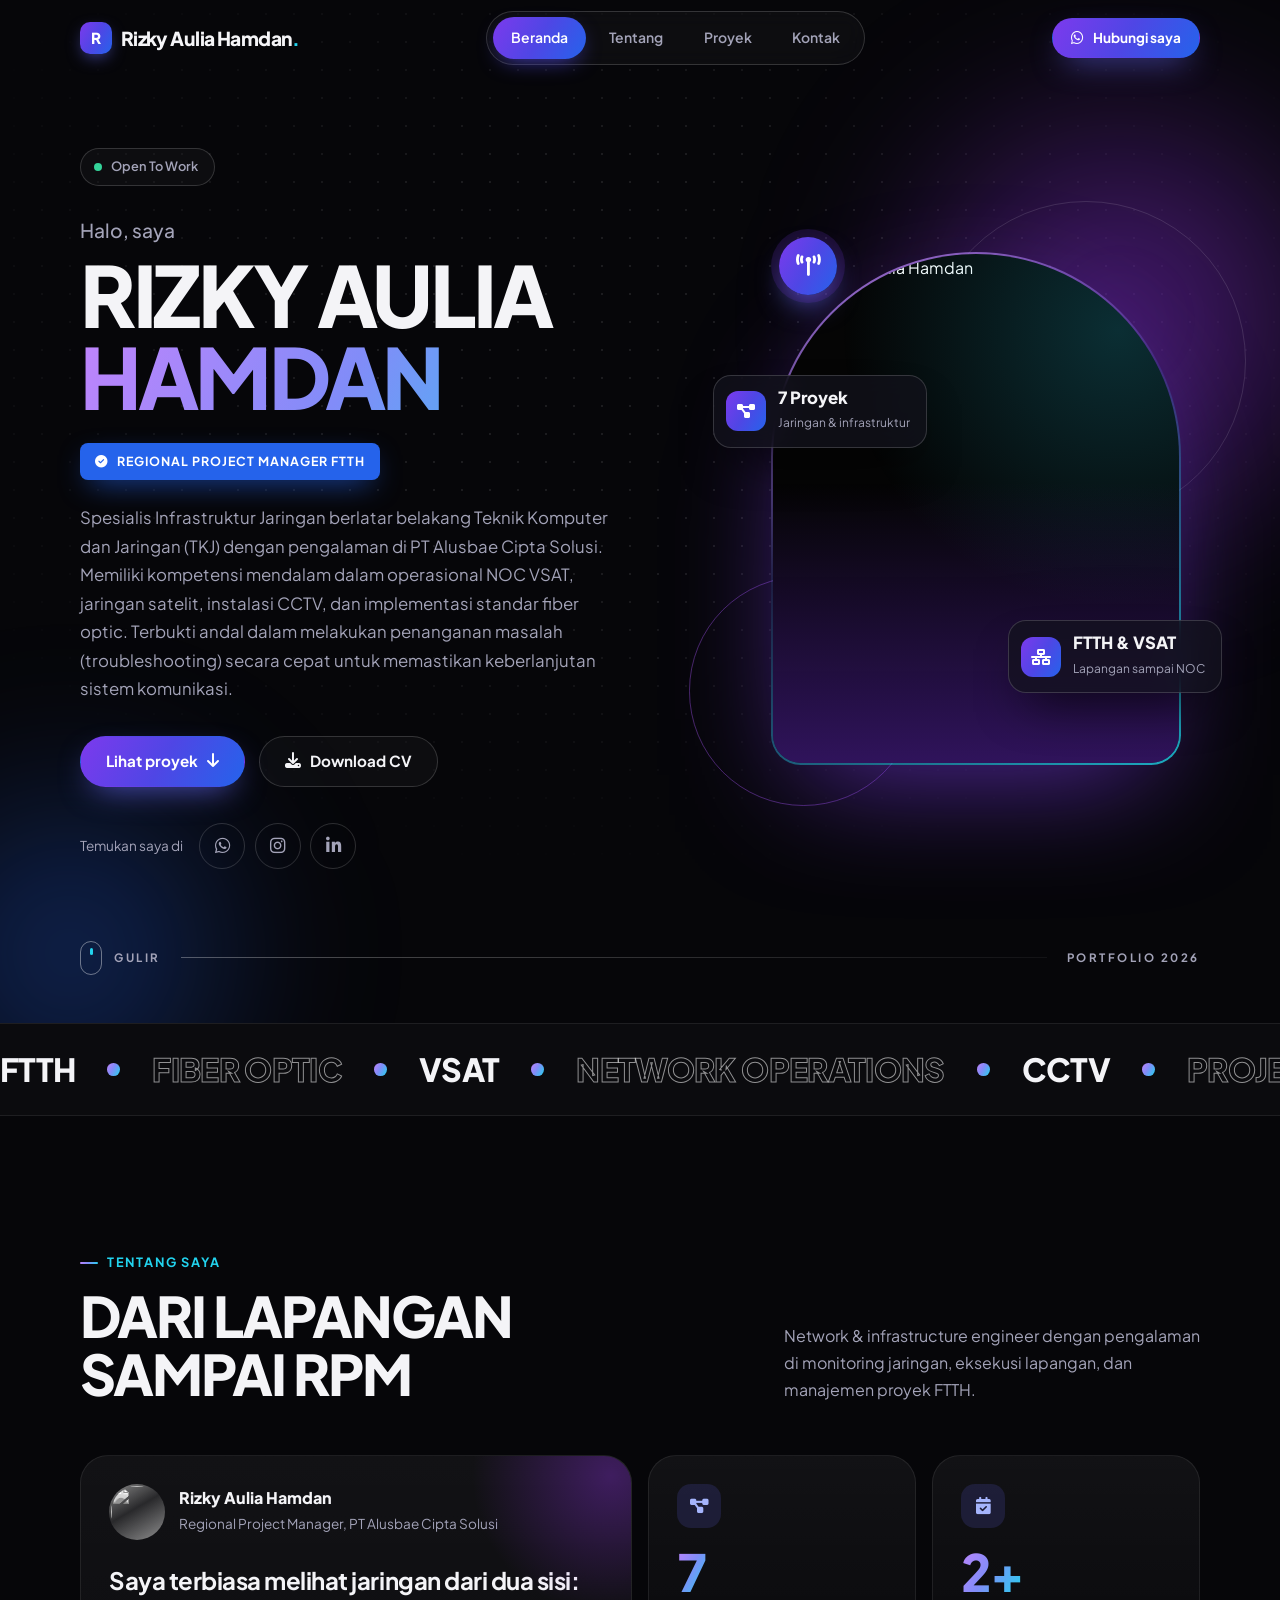
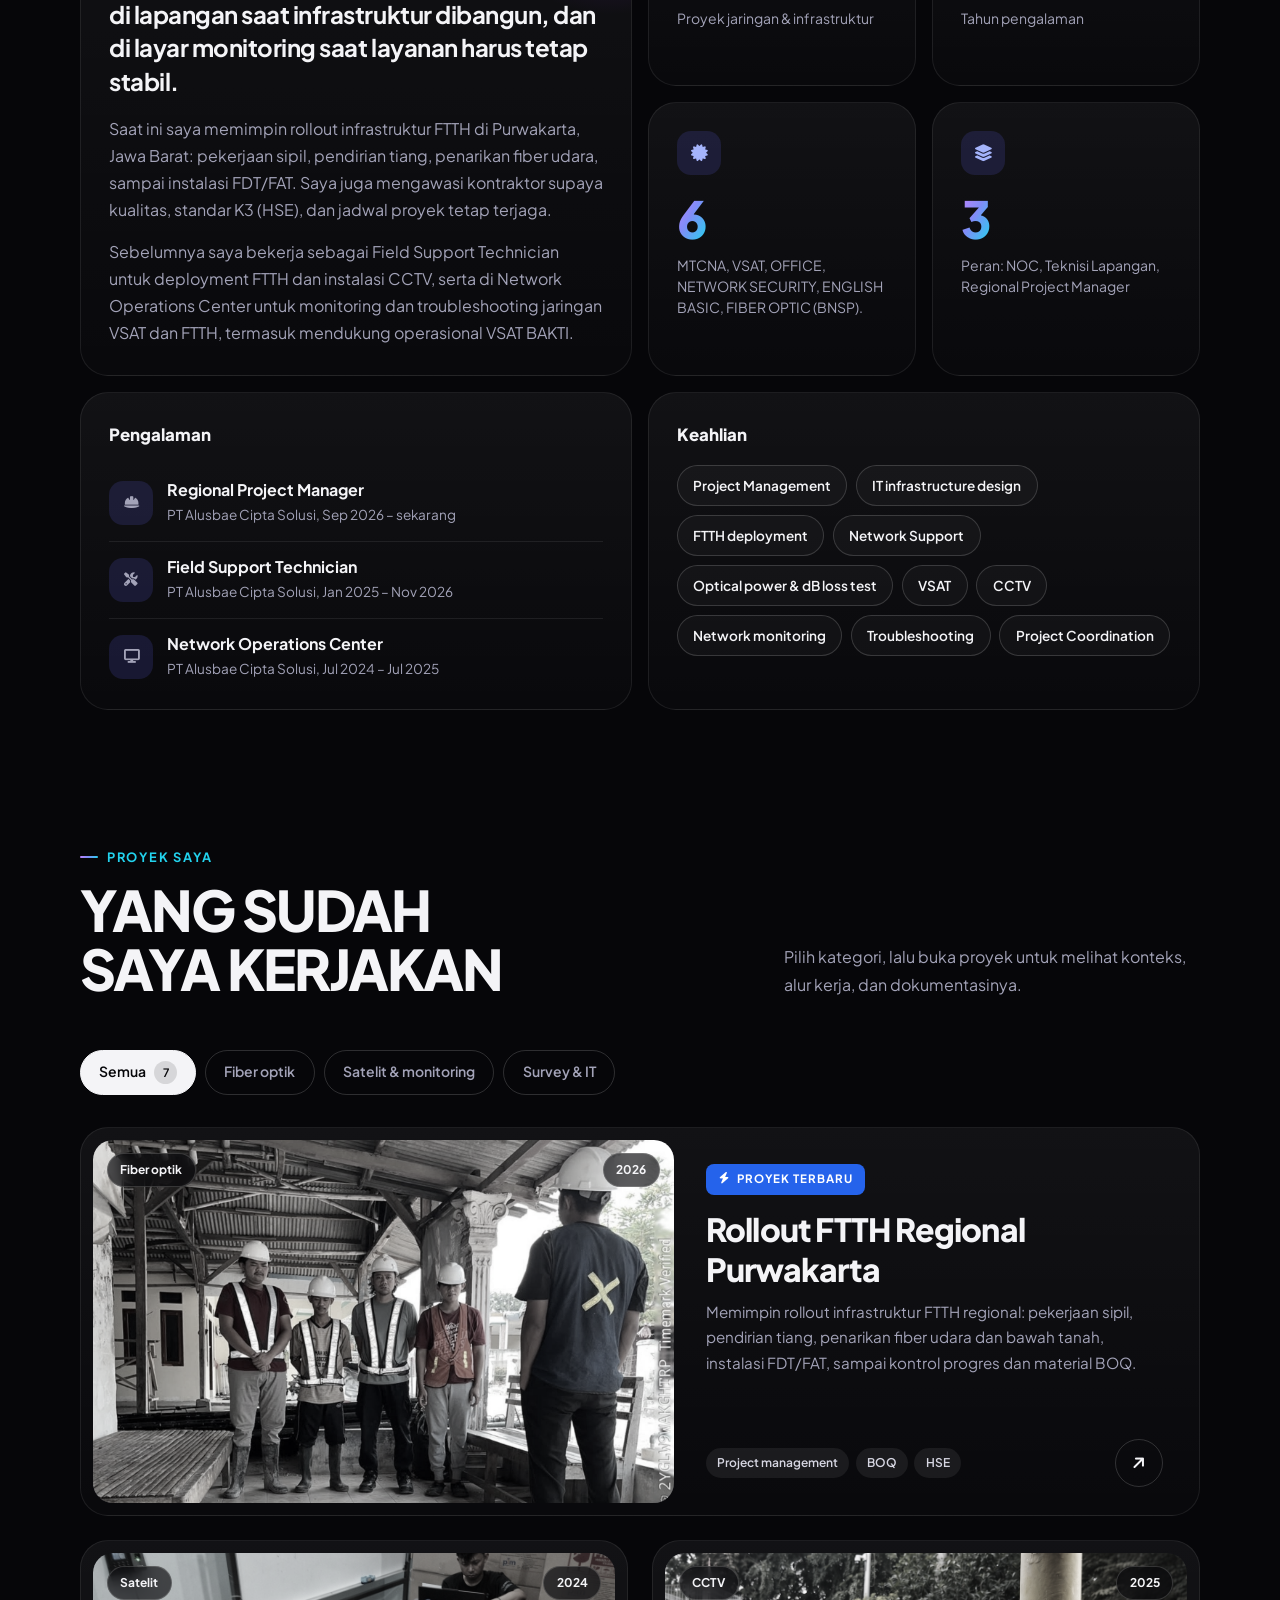
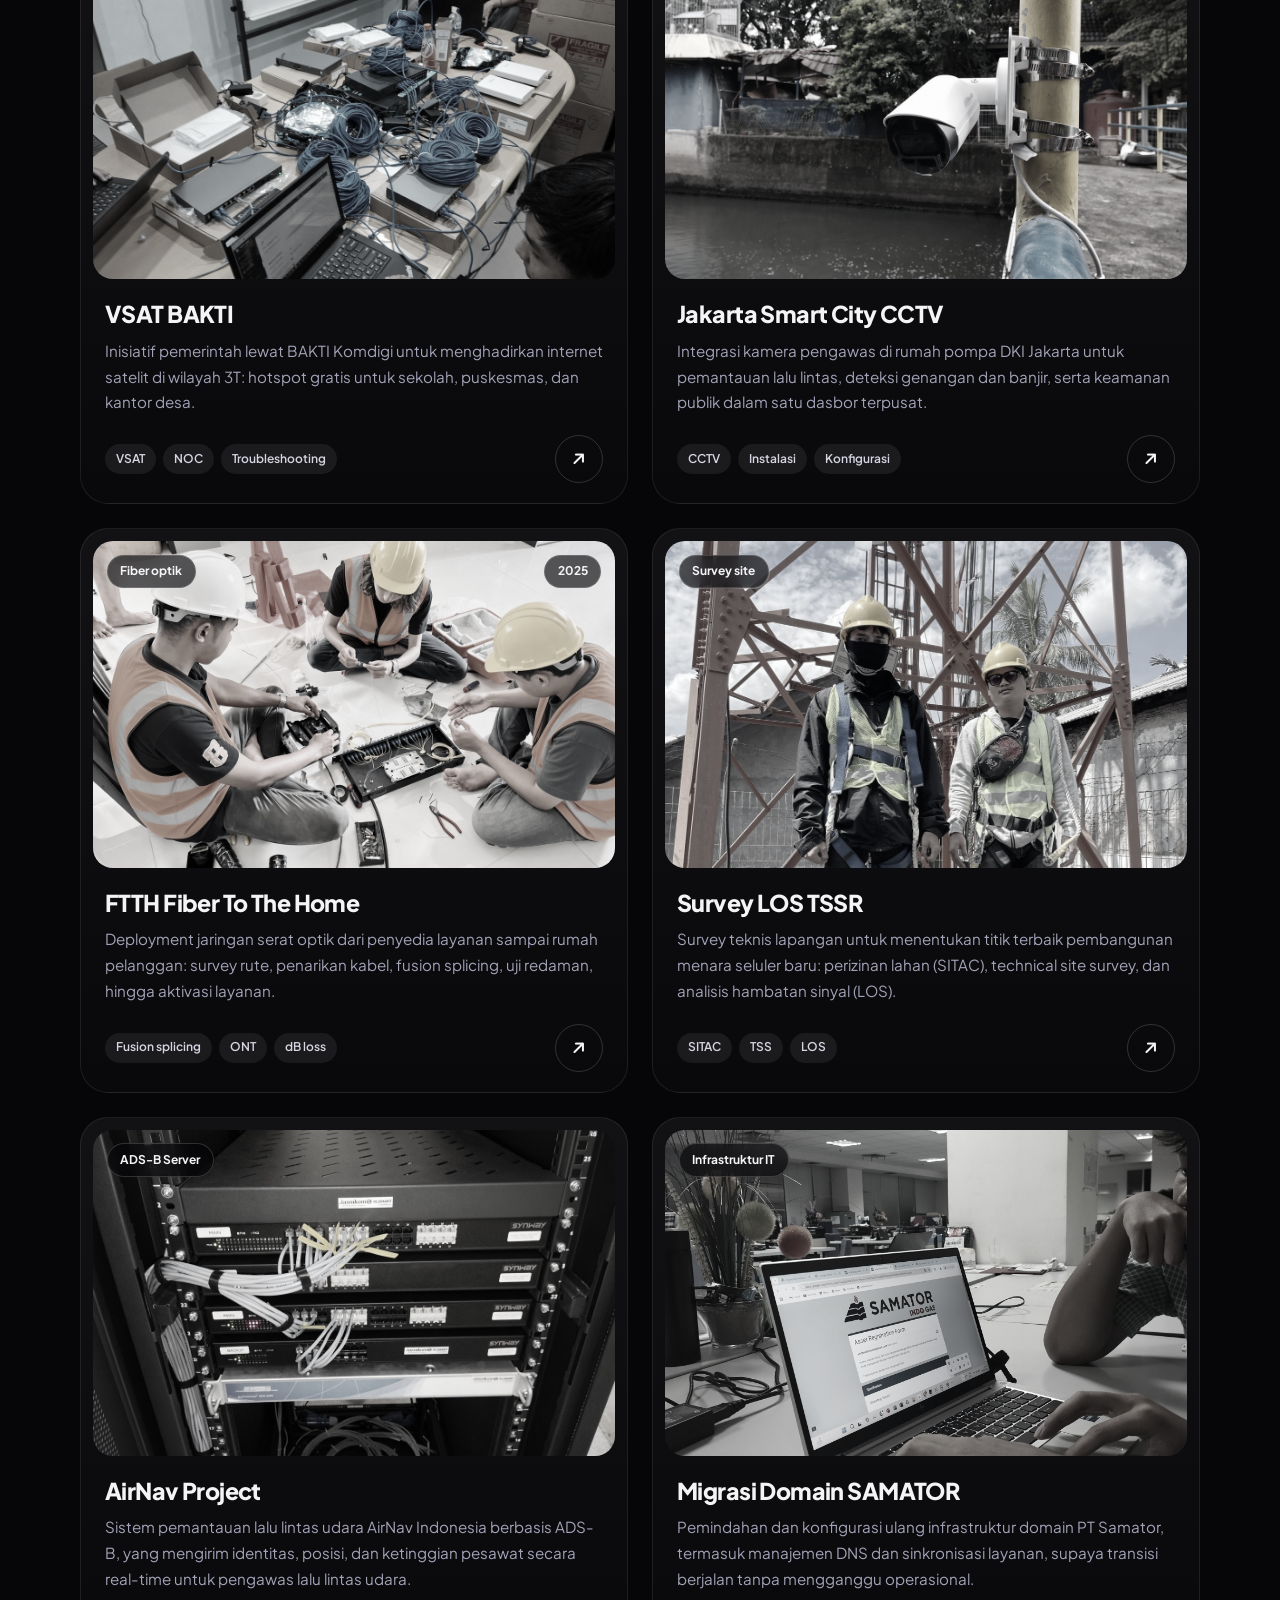
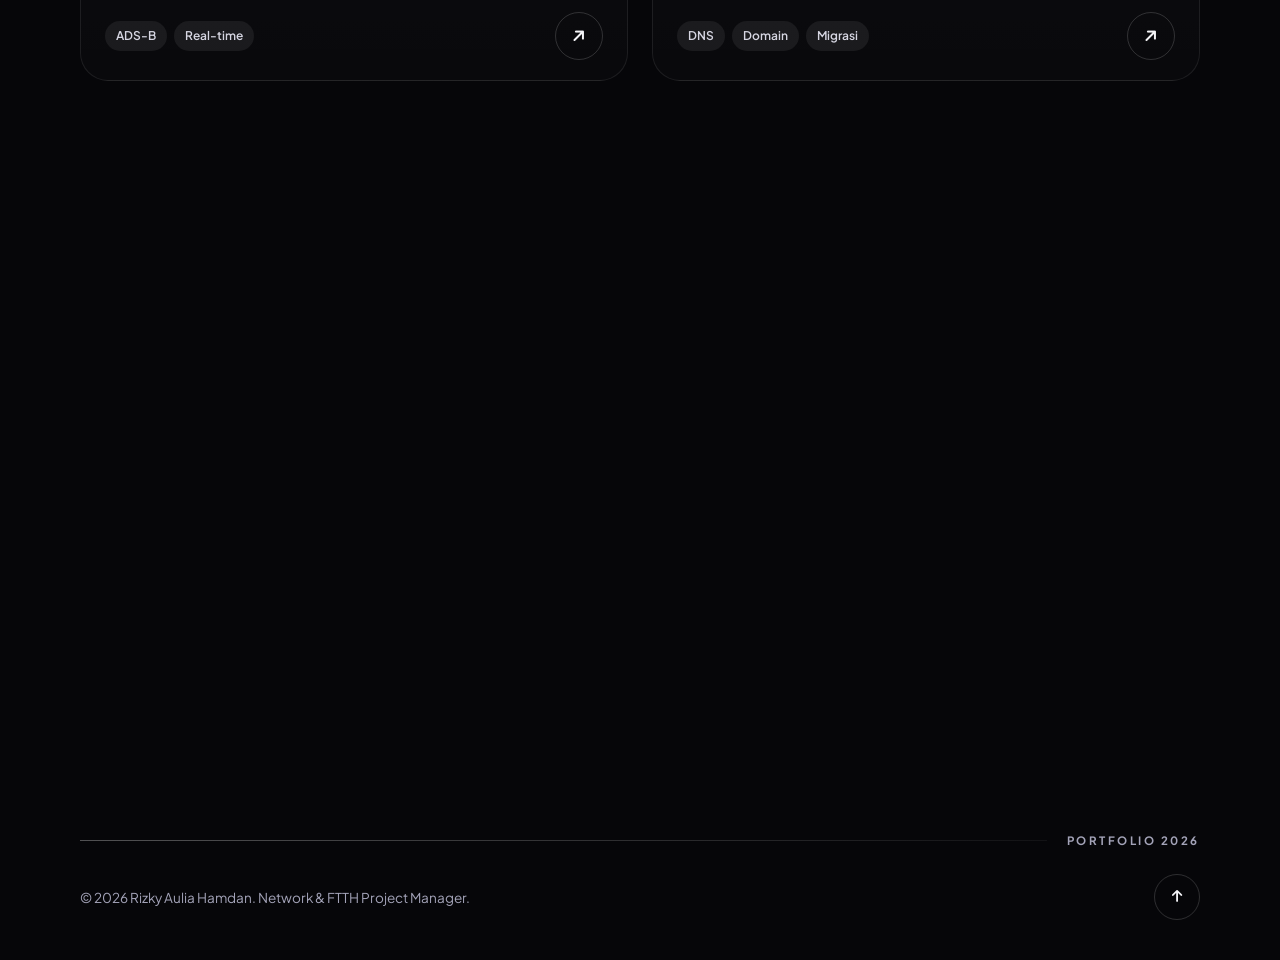
==== index.html @ 588dcf77 "Add files via upload" ====
<!DOCTYPE html>
<html lang="id">
<head>
  <meta charset="UTF-8">
  <meta name="viewport" content="width=device-width, initial-scale=1, viewport-fit=cover">
  <title>Rizky Aulia Hamdan | Regional Project Manager FTTH</title>
  <meta name="description" content="Portofolio Rizky Aulia Hamdan: Regional Project Manager FTTH, field support technician, dan pengalaman Network Operations Center untuk jaringan FTTH dan VSAT.">
  <meta name="theme-color" content="#060609">

  <!-- Preview saat link dibagikan (WhatsApp, LinkedIn) -->
  <meta property="og:title" content="Rizky Aulia Hamdan | Regional Project Manager FTTH">
  <meta property="og:description" content="Portofolio proyek jaringan: FTTH, VSAT, CCTV, survey site, dan infrastruktur IT.">
  <meta property="og:image" content="images/profile.jpg">
  <meta property="og:type" content="website">

  <link rel="icon" href="images/favicon.svg" type="image/svg+xml">

  <!-- Font: Plus Jakarta Sans -->
  <link rel="preconnect" href="https://fonts.googleapis.com">
  <link rel="preconnect" href="https://fonts.gstatic.com" crossorigin>
  <link rel="stylesheet" href="https://fonts.googleapis.com/css2?family=Plus+Jakarta+Sans:wght@400;500;600;700;800&display=swap">

  <!-- Ikon (WhatsApp, Instagram, LinkedIn, dll.) -->
  <link rel="stylesheet" href="https://cdnjs.cloudflare.com/ajax/libs/font-awesome/6.5.1/css/all.min.css" referrerpolicy="no-referrer">

  <link rel="stylesheet" href="css/style.css">
  <script>document.documentElement.classList.add("js");</script>
  <script src="js/main.js" defer></script>
</head>
<body>
  <a class="skip-link" href="#konten">Lewati ke konten</a>
  <div class="scroll-progress" aria-hidden="true"><span></span></div>

  <!-- ===================== HEADER ===================== -->
  <header class="site-header">
    <div class="container header-inner">
      <a class="brand" href="#beranda">
        <span class="brand-mark" aria-hidden="true">R</span>
        <span>Rizky Aulia Hamdan<span class="brand-dot">.</span></span>
      </a>

      <nav class="pill-nav" aria-label="Navigasi utama">
        <a href="#beranda" data-spy="beranda" class="is-active">Beranda</a>
        <a href="#tentang" data-spy="tentang">Tentang</a>
        <a href="#proyek" data-spy="proyek">Proyek</a>
        <a href="#kontak" data-spy="kontak">Kontak</a>
      </nav>

      <!-- GANTI: nomor WhatsApp (format 62..., tanpa 0 di depan, tanpa +) -->
      <a class="btn btn-primary btn-sm header-cta" href="https://wa.me/6281234567890" target="_blank" rel="noopener noreferrer">
        <i class="fa-brands fa-whatsapp" aria-hidden="true"></i> Hubungi saya
      </a>

      <div class="header-social">
        <a class="social-btn" href="https://instagram.com/username-anda" target="_blank" rel="noopener noreferrer" aria-label="Instagram"><i class="fa-brands fa-instagram" aria-hidden="true"></i></a>
        <a class="social-btn" href="https://www.linkedin.com/in/username-anda" target="_blank" rel="noopener noreferrer" aria-label="LinkedIn"><i class="fa-brands fa-linkedin-in" aria-hidden="true"></i></a>
      </div>
    </div>
  </header>

  <main id="konten">

    <!-- ===================== HERO ===================== -->
    <section class="hero" id="beranda">
      <div class="glow glow--violet"></div>
      <div class="glow glow--blue"></div>

      <div class="container">
        <div class="hero-grid">
          <div class="hero-text">
            <p class="status-pill" data-reveal><span class="status-dot"></span>Open To Work</p>
            <p class="hero-hello" data-reveal>Halo, saya</p>
            <h1 class="hero-name" data-reveal>
              <span>Rizky Aulia</span>
              <span class="gradient-text">Hamdan</span>
            </h1>
            <p class="role-tag" data-reveal>
              <i class="fa-solid fa-circle-check" aria-hidden="true"></i>
              <span class="role-text" data-roles="Regional Project Manager FTTH|Field Support Technician|Network Operations Center|FTTH &amp; VSAT Engineer">Regional Project Manager FTTH</span>
            </p>
            <p class="hero-intro" data-reveal>
              Spesialis Infrastruktur Jaringan berlatar belakang Teknik Komputer dan Jaringan (TKJ) 
              dengan pengalaman di PT Alusbae Cipta Solusi. Memiliki kompetensi mendalam dalam operasional NOC VSAT, 
              jaringan satelit, instalasi CCTV, dan implementasi standar fiber optic. Terbukti andal dalam melakukan penanganan masalah (troubleshooting) 
              secara cepat untuk memastikan keberlanjutan sistem komunikasi.
            </p>
            <div class="hero-actions" data-reveal>
              <a class="btn btn-primary" href="#proyek">Lihat proyek <i class="fa-solid fa-arrow-down" aria-hidden="true"></i></a>
              <a class="btn btn-ghost" href="images/projects/CV Rizky Aulia Hamdan.docx.pdf" download="CV-Rizky-Aulia-Hamdan.pdf">
              <i class="fa-solid fa-download" aria-hidden="true"></i> Download CV
              </a>
            </div>
            <div class="hero-social" data-reveal>
              <span>Temukan saya di</span>
              <div class="social-row">
                <!-- GANTI: link WhatsApp, Instagram, LinkedIn -->
                <a class="social-btn" href="https://wa.me/6281234567890" target="_blank" rel="noopener noreferrer" aria-label="WhatsApp"><i class="fa-brands fa-whatsapp" aria-hidden="true"></i></a>
                <a class="social-btn" href="https://instagram.com/username-anda" target="_blank" rel="noopener noreferrer" aria-label="Instagram"><i class="fa-brands fa-instagram" aria-hidden="true"></i></a>
                <a class="social-btn" href="https://www.linkedin.com/in/username-anda" target="_blank" rel="noopener noreferrer" aria-label="LinkedIn"><i class="fa-brands fa-linkedin-in" aria-hidden="true"></i></a>
              </div>
            </div>
          </div>

          <div class="hero-visual" data-reveal>
            <span class="ring ring--1"></span>
            <span class="ring ring--2"></span>
            <span class="orbit-icon" aria-hidden="true"><i class="fa-solid fa-tower-broadcast"></i></span>
            <div class="photo-frame">
              <!-- GANTI: timpa images/profile.jpg dengan foto Anda (rasio 4:5, mis. 800 x 1000 px) -->
              <img src="images/profile.jpg" alt="Foto Rizky Aulia Hamdan" width="800" height="1000">
            </div>
            <div class="float-card float-card--a">
              <span class="float-icon"><i class="fa-solid fa-diagram-project" aria-hidden="true"></i></span>
              <div><strong>7 Proyek</strong><small>Jaringan &amp; infrastruktur</small></div>
            </div>
            <div class="float-card float-card--b">
              <span class="float-icon"><i class="fa-solid fa-network-wired" aria-hidden="true"></i></span>
              <div><strong>FTTH &amp; VSAT</strong><small>Lapangan sampai NOC</small></div>
            </div>
          </div>
        </div>

        <div class="hero-foot">
          <a class="scroll-cue" href="#tentang"><span class="mouse" aria-hidden="true"></span>Gulir</a>
          <span class="hero-line" aria-hidden="true"></span>
          <span>Portfolio 2026</span>
        </div>
      </div>
    </section>

    <!-- ===================== MARQUEE ===================== -->
    <div class="marquee" aria-hidden="true">
      <div class="marquee-track">
        <div class="marquee-group">
          <span>FTTH</span><span class="sep"></span>
          <span class="outline">Fiber Optic</span><span class="sep"></span>
          <span>VSAT</span><span class="sep"></span>
          <span class="outline">Network Operations</span><span class="sep"></span>
          <span>CCTV</span><span class="sep"></span>
          <span class="outline">Project Management</span><span class="sep"></span>
        </div>
        <div class="marquee-group">
          <span>FTTH</span><span class="sep"></span>
          <span class="outline">Fiber Optic</span><span class="sep"></span>
          <span>VSAT</span><span class="sep"></span>
          <span class="outline">Network Operations</span><span class="sep"></span>
          <span>CCTV</span><span class="sep"></span>
          <span class="outline">Project Management</span><span class="sep"></span>
        </div>
      </div>
    </div>

    <!-- ===================== TENTANG SAYA ===================== -->
    <section class="section" id="tentang">
      <div class="container">
        <div class="section-head" data-reveal>
          <div>
            <p class="eyebrow">Tentang saya</p>
            <h2 class="section-title">Dari lapangan<br>sampai RPM</h2>
          </div>
          <p class="section-lead">Network &amp; infrastructure engineer dengan pengalaman di monitoring jaringan, eksekusi lapangan, dan manajemen proyek FTTH.</p>
        </div>

        <div class="bento">
          <article class="card card-bio" data-reveal>
            <div class="bio-head">
              <img class="avatar" src="images/profile.jpg" alt="" width="56" height="56">
              <div>
                <strong>Rizky Aulia Hamdan</strong>
                <span>Regional Project Manager, PT Alusbae Cipta Solusi</span>
              </div>
            </div>
            <p class="bio-lead">Saya terbiasa melihat jaringan dari dua sisi: di lapangan saat infrastruktur dibangun, dan di layar monitoring saat layanan harus tetap stabil.</p>
            <p>Saat ini saya memimpin rollout infrastruktur FTTH di Purwakarta, Jawa Barat: pekerjaan sipil, pendirian tiang, penarikan fiber udara, sampai instalasi FDT/FAT. Saya juga mengawasi kontraktor supaya kualitas, standar K3 (HSE), dan jadwal proyek tetap terjaga.</p>
            <p>Sebelumnya saya bekerja sebagai Field Support Technician untuk deployment FTTH dan instalasi CCTV, serta di Network Operations Center untuk monitoring dan troubleshooting jaringan VSAT dan FTTH, termasuk mendukung operasional VSAT BAKTI.</p>
          </article>

          <article class="card card-stat1" data-reveal>
            <span class="card-icon"><i class="fa-solid fa-diagram-project" aria-hidden="true"></i></span>
            <p class="stat-value" data-count="7">7</p>
            <p class="stat-label">Proyek jaringan &amp; infrastruktur</p>
          </article>

          <article class="card card-stat2" data-reveal>
            <span class="card-icon"><i class="fa-solid fa-calendar-check" aria-hidden="true"></i></span>
            <p class="stat-value" data-count="2" data-suffix="+">2+</p>
            <p class="stat-label">Tahun pengalaman</p>
          </article>

          <article class="card card-cred" data-reveal>
            <span class="card-icon"><i class="fa-solid fa-certificate" aria-hidden="true"></i></span>
            <p class="stat-value" data-count="6">6</p>
            <p class="stat-label">MTCNA, VSAT, OFFICE, NETWORK SECURITY, ENGLISH BASIC, FIBER OPTIC (BNSP).</p>
          </article>

          <article class="card card-stat3" data-reveal>
            <span class="card-icon"><i class="fa-solid fa-layer-group" aria-hidden="true"></i></span>
            <p class="stat-value" data-count="3">3</p>
            <p class="stat-label">Peran: NOC, Teknisi Lapangan, Regional Project Manager</p>
          </article>

          <article class="card card-roles" data-reveal>
            <h3 class="card-title">Pengalaman</h3>
            <ul class="role-list">
              <li>
                <span class="card-icon"><i class="fa-solid fa-helmet-safety" aria-hidden="true"></i></span>
                <div><strong>Regional Project Manager</strong><span>PT Alusbae Cipta Solusi, Sep 2026 – sekarang</span></div>
              </li>
              <li>
                <span class="card-icon"><i class="fa-solid fa-screwdriver-wrench" aria-hidden="true"></i></span>
                <div><strong>Field Support Technician</strong><span>PT Alusbae Cipta Solusi, Jan 2025 – Nov 2026</span></div>
              </li>
              <li>
                <span class="card-icon"><i class="fa-solid fa-display" aria-hidden="true"></i></span>
                <div><strong>Network Operations Center</strong><span>PT Alusbae Cipta Solusi, Jul 2024 – Jul 2025</span></div>
              </li>
            </ul>
          </article>

          <article class="card card-skills" data-reveal>
            <h3 class="card-title">Keahlian</h3>
            <ul class="chips">
              <li class="chip">Project Management</li>
              <li class="chip">IT infrastructure design</li>
              <li class="chip">FTTH deployment</li>
              <li class="chip">Network Support</li>
              <li class="chip">Optical power &amp; dB loss test</li>
              <li class="chip">VSAT</li>
              <li class="chip">CCTV</li>
              <li class="chip">Network monitoring</li>
              <li class="chip">Troubleshooting</li>
              <li class="chip">Project Coordination</li>
            </ul>
          </article>
        </div>
      </div>
    </section>

    <!-- ===================== PROYEK ===================== -->
    <section class="section" id="proyek">
      <div class="container">
        <div class="section-head" data-reveal>
          <div>
            <p class="eyebrow">Proyek saya</p>
            <h2 class="section-title">Yang sudah<br>saya kerjakan</h2>
          </div>
          <p class="section-lead">Pilih kategori, lalu buka proyek untuk melihat konteks, alur kerja, dan dokumentasinya.</p>
        </div>

        <div class="filters" role="group" aria-label="Filter proyek" data-reveal>
          <button class="filter-btn is-active" type="button" data-filter="semua" aria-pressed="true">Semua <span class="filter-count">7</span></button>
          <button class="filter-btn" type="button" data-filter="fiber" aria-pressed="false">Fiber optik</button>
          <button class="filter-btn" type="button" data-filter="monitoring" aria-pressed="false">Satelit &amp; monitoring</button>
          <button class="filter-btn" type="button" data-filter="survei-it" aria-pressed="false">Survey &amp; IT</button>
        </div>

        <!-- Kategori filter: fiber, monitoring, survei-it -->
        <ul class="project-grid">
          <!-- Proyek 1 (unggulan, tampil lebar penuh) -->
          <li class="project-card project-card--featured" data-category="fiber" data-reveal>
            <a class="project-link" href="projects/rollout-ftth-purwakarta.html">
              <div class="project-media">
                <img src="images/projects/rollout-ftth-purwakarta-cover.jpg" alt="Rollout infrastruktur FTTH di Purwakarta" width="1600" height="1000" loading="lazy">
                <span class="badge">Fiber optik</span>
                <span class="badge badge--year">2026</span>
              </div>
              <div class="project-body">
                <span class="featured-label"><i class="fa-solid fa-bolt" aria-hidden="true"></i> Proyek terbaru</span>
                <h3 class="project-title">Rollout FTTH Regional Purwakarta</h3>
                <p class="project-desc">Memimpin rollout infrastruktur FTTH regional: pekerjaan sipil, pendirian tiang, penarikan fiber udara dan bawah tanah, instalasi FDT/FAT, sampai kontrol progres dan material BOQ.</p>
                <div class="project-foot">
                  <ul class="tags"><li class="tag">Project management</li><li class="tag">BOQ</li><li class="tag">HSE</li></ul>
                  <span class="arrow-btn" aria-hidden="true"><i class="fa-solid fa-arrow-right"></i></span>
                </div>
              </div>
            </a>
          </li>

          <!-- Proyek 2 -->
          <li class="project-card" data-category="monitoring" data-reveal>
            <a class="project-link" href="projects/vsat-bakti.html">
              <div class="project-media">
                <img src="images/projects/vsat-bakti-cover.jpg" alt="Proyek VSAT BAKTI" width="1600" height="1000" loading="lazy">
                <span class="badge">Satelit</span>
                <span class="badge badge--year">2024</span>
              </div>
              <div class="project-body">
                <h3 class="project-title">VSAT BAKTI</h3>
                <p class="project-desc">Inisiatif pemerintah lewat BAKTI Komdigi untuk menghadirkan internet satelit di wilayah 3T: hotspot gratis untuk sekolah, puskesmas, dan kantor desa.</p>
                <div class="project-foot">
                  <ul class="tags"><li class="tag">VSAT</li><li class="tag">NOC</li><li class="tag">Troubleshooting</li></ul>
                  <span class="arrow-btn" aria-hidden="true"><i class="fa-solid fa-arrow-right"></i></span>
                </div>
              </div>
            </a>
          </li>

          <!-- Proyek 3 -->
          <li class="project-card" data-category="monitoring" data-reveal>
            <a class="project-link" href="projects/jakarta-smart-city-cctv.html">
              <div class="project-media">
                <img src="images/projects/jakarta-smart-city-cctv-cover.jpg" alt="Proyek CCTV Jakarta Smart City" width="1600" height="1000" loading="lazy">
                <span class="badge">CCTV</span>
                <span class="badge badge--year">2025</span>
              </div>
              <div class="project-body">
                <h3 class="project-title">Jakarta Smart City CCTV</h3>
                <p class="project-desc">Integrasi kamera pengawas di rumah pompa DKI Jakarta untuk pemantauan lalu lintas, deteksi genangan dan banjir, serta keamanan publik dalam satu dasbor terpusat.</p>
                <div class="project-foot">
                  <ul class="tags"><li class="tag">CCTV</li><li class="tag">Instalasi</li><li class="tag">Konfigurasi</li></ul>
                  <span class="arrow-btn" aria-hidden="true"><i class="fa-solid fa-arrow-right"></i></span>
                </div>
              </div>
            </a>
          </li>

          <!-- Proyek 4 -->
          <li class="project-card" data-category="fiber" data-reveal>
            <a class="project-link" href="projects/ftth-fiber-to-the-home.html">
              <div class="project-media">
                <img src="images/projects/ftth-fiber-to-the-home-cover.jpg" alt="Proyek FTTH Fiber To The Home" width="1600" height="1000" loading="lazy">
                <span class="badge">Fiber optik</span>
                <span class="badge badge--year">2025</span>
              </div>
              <div class="project-body">
                <h3 class="project-title">FTTH Fiber To The Home</h3>
                <p class="project-desc">Deployment jaringan serat optik dari penyedia layanan sampai rumah pelanggan: survey rute, penarikan kabel, fusion splicing, uji redaman, hingga aktivasi layanan.</p>
                <div class="project-foot">
                  <ul class="tags"><li class="tag">Fusion splicing</li><li class="tag">ONT</li><li class="tag">dB loss</li></ul>
                  <span class="arrow-btn" aria-hidden="true"><i class="fa-solid fa-arrow-right"></i></span>
                </div>
              </div>
            </a>
          </li>

          <!-- Proyek 5 -->
          <li class="project-card" data-category="survei-it" data-reveal>
            <a class="project-link" href="projects/survey-los-tssr.html">
              <div class="project-media">
                <img src="images/projects/survey-los-tssr-cover.jpg" alt="Survey LOS dan TSSR untuk menara seluler" width="1600" height="1000" loading="lazy">
                <span class="badge">Survey site</span>
              </div>
              <div class="project-body">
                <h3 class="project-title">Survey LOS TSSR</h3>
                <p class="project-desc">Survey teknis lapangan untuk menentukan titik terbaik pembangunan menara seluler baru: perizinan lahan (SITAC), technical site survey, dan analisis hambatan sinyal (LOS).</p>
                <div class="project-foot">
                  <ul class="tags"><li class="tag">SITAC</li><li class="tag">TSS</li><li class="tag">LOS</li></ul>
                  <span class="arrow-btn" aria-hidden="true"><i class="fa-solid fa-arrow-right"></i></span>
                </div>
              </div>
            </a>
          </li>

          <!-- Proyek 6 -->
          <li class="project-card" data-category="monitoring" data-reveal>
            <a class="project-link" href="projects/airnav-adsb.html">
              <div class="project-media">
                <img src="images/projects/airnav-adsb-cover.jpg" alt="Proyek AirNav ADS-B" width="1600" height="1000" loading="lazy">
                <span class="badge">ADS-B Server
              </div>
              <div class="project-body">
                <h3 class="project-title">AirNav Project</h3>
                <p class="project-desc">Sistem pemantauan lalu lintas udara AirNav Indonesia berbasis ADS-B, yang mengirim identitas, posisi, dan ketinggian pesawat secara real-time untuk pengawas lalu lintas udara.</p>
                <div class="project-foot">
                  <ul class="tags"><li class="tag">ADS-B</li><li class="tag">Real-time</li></ul>
                  <span class="arrow-btn" aria-hidden="true"><i class="fa-solid fa-arrow-right"></i></span>
                </div>
              </div>
            </a>
          </li>

          <!-- Proyek 7 -->
          <li class="project-card" data-category="survei-it" data-reveal>
            <a class="project-link" href="projects/migrasi-domain-samator.html">
              <div class="project-media">
                <img src="images/projects/migrasi-domain-samator-cover.jpg" alt="Migrasi domain PT Samator" width="1600" height="1000" loading="lazy">
                <span class="badge">Infrastruktur IT</span>
              </div>
              <div class="project-body">
                <h3 class="project-title">Migrasi Domain SAMATOR</h3>
                <p class="project-desc">Pemindahan dan konfigurasi ulang infrastruktur domain PT Samator, termasuk manajemen DNS dan sinkronisasi layanan, supaya transisi berjalan tanpa mengganggu operasional.</p>
                <div class="project-foot">
                  <ul class="tags"><li class="tag">DNS</li><li class="tag">Domain</li><li class="tag">Migrasi</li></ul>
                  <span class="arrow-btn" aria-hidden="true"><i class="fa-solid fa-arrow-right"></i></span>
                </div>
              </div>
            </a>
          </li>
        </ul>

        <p class="swipe-hint"><i class="fa-solid fa-hand-pointer" aria-hidden="true"></i> Geser untuk melihat proyek lain</p>
      </div>
    </section>

    <!-- ===================== KONTAK ===================== -->
    <section class="section" id="kontak">
      <div class="container">
        <div class="contact-panel" data-reveal>
          <div class="contact-grid">
            <div>
              <span class="contact-badge" aria-hidden="true"><i class="fa-solid fa-satellite-dish"></i></span>
              <h2 class="contact-title">Get<br>In Touch<span class="brand-dot">.</span></h2>
              <p class="contact-text">Looking for FTTH rollout execution or field technical support? Feel free to reach out and let's discuss how I can help.</p>
            </div>

            <ul class="contact-list">
              <li>
                <!-- GANTI: nomor WhatsApp -->
                <a class="contact-card" href="https://wa.me/6285169442774" target="_blank" rel="noopener noreferrer">
                  <span class="contact-icon contact-icon--wa"><i class="fa-brands fa-whatsapp" aria-hidden="true"></i></span>
                  <div><strong>WhatsApp</strong><span>+6285169442774</span></div>
                  <i class="fa-solid fa-arrow-right" aria-hidden="true"></i>
                </a>
              </li>
              <li>
                <!-- GANTI: link & username Instagram -->
                <a class="contact-card" href="https://instagram.com/username-anda" target="_blank" rel="noopener noreferrer">
                  <span class="contact-icon contact-icon--ig"><i class="fa-brands fa-instagram" aria-hidden="true"></i></span>
                  <div><strong>Instagram</strong><span>ryyzxy</span></div>
                  <i class="fa-solid fa-arrow-right" aria-hidden="true"></i>
                </a>
              </li>
              <li>
                <!-- GANTI: link LinkedIn -->
                <a class="contact-card" href="https://www.linkedin.com/in/username-anda" target="_blank" rel="noopener noreferrer">
                  <span class="contact-icon contact-icon--in"><i class="fa-brands fa-linkedin-in" aria-hidden="true"></i></span>
                  <div><strong>LinkedIn</strong><span>Rizky Aulia Hamdan</span></div>
                  <i class="fa-solid fa-arrow-right" aria-hidden="true"></i>
                </a>
              </li>
            </ul>
          </div>
        </div>
      </div>
    </section>

  </main>

  <!-- ===================== FOOTER ===================== -->
  <footer class="site-footer">
    <div class="container">
      <div class="footer-mark">
        <span class="hero-line" aria-hidden="true"></span>
        <span>Portfolio 2026</span>
      </div>
      <div class="footer-inner">
        <p>&copy; <span data-year>2026</span> Rizky Aulia Hamdan. Network &amp; FTTH Project Manager.</p>
        <a class="to-top" href="#beranda" aria-label="Kembali ke atas"><i class="fa-solid fa-arrow-up" aria-hidden="true"></i></a>
      </div>
    </div>
  </footer>

  <!-- ===================== DOCK NAVIGASI (khusus HP) ===================== -->
  <nav class="dock" aria-label="Navigasi cepat">
    <a href="#beranda" data-spy="beranda" class="is-active"><i class="fa-solid fa-house" aria-hidden="true"></i><span>Beranda</span></a>
    <a href="#tentang" data-spy="tentang"><i class="fa-solid fa-user" aria-hidden="true"></i><span>Tentang</span></a>
    <a href="#proyek" data-spy="proyek"><i class="fa-solid fa-briefcase" aria-hidden="true"></i><span>Proyek</span></a>
    <a href="#kontak" data-spy="kontak"><i class="fa-solid fa-paper-plane" aria-hidden="true"></i><span>Kontak</span></a>
    <a class="dock-wa" href="https://wa.me/6281234567890" target="_blank" rel="noopener noreferrer" aria-label="Chat WhatsApp"><i class="fa-brands fa-whatsapp" aria-hidden="true"></i></a>
  </nav>
</body>
</html>
---- css/style.css ----
/* =========================================================
   PORTOFOLIO — RIZKY AULIA HAMDAN  (dark & glow)
   Satu file CSS untuk semua halaman.

   Daftar isi:
   1.  Token (warna, huruf, ukuran)
   2.  Reset dasar
   3.  Utilitas & animasi masuk
   4.  Progress bar & header
   5.  Tombol & ikon sosial
   6.  Hero
   7.  Marquee (teks berjalan)
   8.  Tentang saya (bento grid)
   9.  Proyek (filter + kartu)
   10. Kontak
   11. Footer
   12. Dock navigasi HP
   13. Halaman detail proyek
   14. Lightbox galeri
   15. Responsif
   16. Aksesibilitas gerak
   ========================================================= */


/* ---------- 1. Token ---------- */
:root {
  /* Warna dasar */
  --bg: #060609;
  --surface: #0e0e15;
  --surface-2: #15151f;
  --line: rgba(255, 255, 255, 0.08);
  --line-strong: rgba(255, 255, 255, 0.16);
  --text: #f4f4f7;
  --muted: #a3a3b8;

  /* Aksen (ganti di sini kalau mau ubah warna tema) */
  --violet: #a855f7;
  --indigo: #6366f1;
  --blue: #2563eb;
  --cyan: #22d3ee;
  --orange: #ff6b2c;
  --grad-text: linear-gradient(120deg, #c084fc 0%, #818cf8 45%, #22d3ee 100%);
  --grad-button: linear-gradient(120deg, #7c3aed 0%, #4f46e5 50%, #2563eb 100%);
  --grad-border: linear-gradient(150deg, rgba(192, 132, 252, 0.9), rgba(99, 102, 241, 0.25) 45%, rgba(34, 211, 238, 0.8));

  /* Huruf: Plus Jakarta Sans — dirancang di Indonesia */
  --font: "Plus Jakarta Sans", system-ui, -apple-system, "Segoe UI", Roboto, Arial, sans-serif;

  /* Bentuk & ukuran */
  --radius-sm: 12px;
  --radius-md: 20px;
  --radius-lg: 28px;
  --radius-pill: 999px;
  --container: 1200px;
  --gutter: clamp(1.25rem, 4vw, 2.5rem);
  --section-space: clamp(4.5rem, 10vw, 8rem);
  --header-h: 76px;
  --ease: cubic-bezier(0.22, 1, 0.36, 1);
}


/* ---------- 2. Reset dasar ---------- */
*,
*::before,
*::after {
  box-sizing: border-box;
}

html {
  color-scheme: dark;
  scroll-behavior: smooth;
  scroll-padding-top: calc(var(--header-h) + 12px);
  -webkit-text-size-adjust: 100%;
  overflow-x: clip;
}

body {
  margin: 0;
  min-height: 100vh;
  background: var(--bg);
  color: var(--text);
  font-family: var(--font);
  font-size: 1rem;
  line-height: 1.7;
  -webkit-font-smoothing: antialiased;
  overflow-x: clip;
}

img,
svg {
  display: block;
  max-width: 100%;
}

img {
  height: auto;
}

h1, h2, h3, p, figure, ul, ol, dl, dd {
  margin: 0;
}

ul,
ol {
  list-style: none;
  padding: 0;
}

a {
  color: inherit;
}

button {
  font: inherit;
  color: inherit;
}

::selection {
  background: rgba(124, 58, 237, 0.6);
  color: #fff;
}


/* ---------- 3. Utilitas & animasi masuk ---------- */
.container {
  width: 100%;
  max-width: var(--container);
  margin-inline: auto;
  padding-inline: var(--gutter);
}

.skip-link {
  position: absolute;
  left: 1rem;
  top: -5rem;
  z-index: 200;
  padding: 0.7rem 1.1rem;
  border-radius: var(--radius-pill);
  background: #fff;
  color: #000;
  font-weight: 700;
  text-decoration: none;
}

.skip-link:focus {
  top: 1rem;
}

:focus-visible {
  outline: 2px solid var(--cyan);
  outline-offset: 3px;
}

.gradient-text {
  background: var(--grad-text);
  -webkit-background-clip: text;
  background-clip: text;
  color: transparent;
}

.section {
  position: relative;
  padding-block: var(--section-space);
}

/* Dua section berurutan tidak perlu jarak ganda */
.section + .section {
  padding-top: 0;
}

.section-head {
  display: flex;
  flex-wrap: wrap;
  justify-content: space-between;
  align-items: flex-end;
  gap: 1.25rem 2rem;
  margin-bottom: clamp(2rem, 5vw, 3.25rem);
}

.eyebrow {
  display: inline-flex;
  align-items: center;
  gap: 0.55rem;
  font-size: 0.8rem;
  font-weight: 700;
  letter-spacing: 0.14em;
  text-transform: uppercase;
  color: var(--cyan);
}

.eyebrow::before {
  content: "";
  width: 18px;
  height: 2px;
  border-radius: 2px;
  background: var(--grad-text);
}

.section-title {
  margin-top: 0.75rem;
  font-size: clamp(2rem, 5vw, 3.5rem);
  font-weight: 800;
  line-height: 1.05;
  letter-spacing: -0.035em;
  text-transform: uppercase;
}

.section-lead {
  max-width: 26rem;
  color: var(--muted);
}

/* Animasi muncul saat di-scroll (aktif hanya jika JavaScript jalan) */
.js [data-reveal] {
  opacity: 0;
  transform: translateY(28px);
  transition: opacity 0.9s var(--ease), transform 0.9s var(--ease);
}

.js [data-reveal].is-visible {
  opacity: 1;
  transform: none;
}

@keyframes float {
  0%, 100% { transform: translateY(0); }
  50%      { transform: translateY(-10px); }
}

@keyframes spin {
  to { transform: rotate(360deg); }
}

@keyframes pulse {
  0%   { box-shadow: 0 0 0 0 rgba(52, 211, 153, 0.6); }
  70%  { box-shadow: 0 0 0 10px rgba(52, 211, 153, 0); }
  100% { box-shadow: 0 0 0 0 rgba(52, 211, 153, 0); }
}


/* ---------- 4. Progress bar & header ---------- */
.scroll-progress {
  position: fixed;
  inset: 0 0 auto;
  z-index: 80;
  height: 3px;
  pointer-events: none;
}

.scroll-progress span {
  display: block;
  height: 100%;
  background: var(--grad-text);
  transform: scaleX(0);
  transform-origin: left;
}

.site-header {
  position: fixed;
  inset: 0 0 auto;
  z-index: 60;
  border-bottom: 1px solid transparent;
  transition: background-color 0.3s ease, border-color 0.3s ease, backdrop-filter 0.3s ease;
}

.site-header.is-scrolled {
  background: rgba(6, 6, 9, 0.72);
  -webkit-backdrop-filter: blur(16px) saturate(140%);
  backdrop-filter: blur(16px) saturate(140%);
  border-bottom-color: var(--line);
}

.header-inner {
  display: flex;
  align-items: center;
  justify-content: space-between;
  gap: 1rem;
  height: var(--header-h);
}

.brand {
  display: inline-flex;
  align-items: center;
  gap: 0.55rem;
  font-size: 1.2rem;
  font-weight: 800;
  letter-spacing: -0.03em;
  text-decoration: none;
}

.brand-mark {
  display: grid;
  place-items: center;
  width: 32px;
  height: 32px;
  border-radius: 10px;
  background: var(--grad-button);
  box-shadow: 0 6px 18px -6px rgba(99, 102, 241, 0.9);
  color: #fff;
  font-size: 0.95rem;
  font-weight: 800;
  letter-spacing: 0;
  transition: transform 0.5s var(--ease);
}

.brand:hover .brand-mark {
  transform: rotate(-8deg) scale(1.06);
}

.brand-dot {
  color: var(--cyan);
}

.pill-nav {
  display: flex;
  gap: 0.25rem;
  padding: 0.35rem;
  border: 1px solid var(--line-strong);
  border-radius: var(--radius-pill);
  background: rgba(255, 255, 255, 0.03);
  -webkit-backdrop-filter: blur(10px);
  backdrop-filter: blur(10px);
}

.pill-nav a {
  padding: 0.55rem 1.15rem;
  border-radius: var(--radius-pill);
  font-size: 0.875rem;
  font-weight: 600;
  color: var(--muted);
  text-decoration: none;
  transition: color 0.25s ease, background-color 0.25s ease;
}

.pill-nav a:hover {
  color: var(--text);
  background: rgba(255, 255, 255, 0.06);
}

.pill-nav a.is-active {
  color: #fff;
  background: var(--grad-button);
  box-shadow: 0 8px 22px -8px rgba(79, 70, 229, 0.85);
}


/* Ikon sosial kecil di header (hanya tampil di HP) */
.header-social {
  display: none;
  gap: 0.4rem;
}

.header-social .social-btn {
  width: 38px;
  height: 38px;
  font-size: 0.95rem;
}


/* ---------- 5. Tombol & ikon sosial ---------- */
.btn {
  display: inline-flex;
  align-items: center;
  justify-content: center;
  gap: 0.6rem;
  padding: 0.95rem 1.55rem;
  border: 1px solid transparent;
  border-radius: var(--radius-pill);
  font-size: 0.95rem;
  font-weight: 700;
  line-height: 1.2;
  text-decoration: none;
  cursor: pointer;
  transition: transform 0.25s var(--ease), box-shadow 0.25s ease, background-color 0.25s ease, border-color 0.25s ease;
}

.btn i {
  font-size: 1.05em;
}

.btn-primary {
  background: var(--grad-button);
  color: #fff;
  box-shadow: 0 12px 32px -12px rgba(99, 102, 241, 0.85);
}

.btn-primary:hover {
  transform: translateY(-2px);
  box-shadow: 0 18px 42px -12px rgba(99, 102, 241, 1);
}

.btn-ghost {
  border-color: var(--line-strong);
  background: rgba(255, 255, 255, 0.03);
  color: var(--text);
}

.btn-ghost:hover {
  border-color: rgba(255, 255, 255, 0.4);
  background: rgba(255, 255, 255, 0.07);
}

.btn-sm {
  padding: 0.65rem 1.15rem;
  font-size: 0.85rem;
}

.social-row {
  display: flex;
  align-items: center;
  gap: 0.6rem;
}

.social-btn {
  display: grid;
  place-items: center;
  width: 46px;
  height: 46px;
  border: 1px solid var(--line-strong);
  border-radius: 50%;
  font-size: 1.1rem;
  text-decoration: none;
  transition: transform 0.25s var(--ease), background-color 0.25s ease, border-color 0.25s ease;
}

.social-btn:hover {
  transform: translateY(-3px);
  background: var(--grad-button);
  border-color: transparent;
}


/* ---------- 6. Hero ---------- */
.hero {
  position: relative;
  isolation: isolate;
  overflow: hidden;
  padding: calc(var(--header-h) + clamp(2rem, 6vw, 4.5rem)) 0 clamp(2rem, 4vw, 3rem);
}

/* Titik-titik halus di latar */
.hero::before,
.page-hero::before {
  content: "";
  position: absolute;
  inset: 0;
  z-index: -2;
  background-image: radial-gradient(rgba(255, 255, 255, 0.09) 1px, transparent 1px);
  background-size: 28px 28px;
  -webkit-mask-image: radial-gradient(ellipse 80% 65% at 50% 35%, #000 30%, transparent 80%);
  mask-image: radial-gradient(ellipse 80% 65% at 50% 35%, #000 30%, transparent 80%);
}

.glow {
  position: absolute;
  z-index: -1;
  border-radius: 50%;
  filter: blur(70px);
  pointer-events: none;
}

.glow--violet {
  width: 560px;
  height: 560px;
  right: -120px;
  top: 40px;
  background: radial-gradient(circle, rgba(147, 51, 234, 0.55), transparent 70%);
}

.glow--blue {
  width: 460px;
  height: 460px;
  left: -160px;
  bottom: -160px;
  background: radial-gradient(circle, rgba(37, 99, 235, 0.4), transparent 70%);
}

.hero-grid {
  display: grid;
  grid-template-columns: minmax(0, 1.15fr) minmax(0, 0.85fr);
  gap: clamp(2.5rem, 5vw, 4rem);
  align-items: center;
}

.status-pill {
  display: inline-flex;
  align-items: center;
  gap: 0.6rem;
  margin-bottom: 1.75rem;
  padding: 0.45rem 1rem 0.45rem 0.8rem;
  border: 1px solid var(--line-strong);
  border-radius: var(--radius-pill);
  background: rgba(255, 255, 255, 0.03);
  font-size: 0.8rem;
  font-weight: 600;
  color: var(--muted);
}

.status-dot {
  width: 8px;
  height: 8px;
  border-radius: 50%;
  background: #34d399;
  animation: pulse 2s infinite;
}

.hero-hello {
  margin-bottom: 0.4rem;
  font-size: clamp(1rem, 2vw, 1.2rem);
  font-weight: 500;
  color: var(--muted);
}

.hero-name {
  font-size: clamp(2.5rem, 13vw, 5.25rem);
  font-weight: 800;
  line-height: 0.98;
  letter-spacing: -0.04em;
  text-transform: uppercase;
}

.hero-name span {
  display: block;
}

.role-tag {
  display: inline-flex;
  align-items: center;
  gap: 0.55rem;
  min-height: 2.3rem;
  margin-top: 1.6rem;
  padding: 0.45rem 0.95rem;
  border-radius: 8px;
  background: var(--blue);
  box-shadow: 0 10px 30px -10px rgba(37, 99, 235, 0.9);
  font-size: 0.78rem;
  font-weight: 700;
  letter-spacing: 0.08em;
  text-transform: uppercase;
  color: #fff;
}

.role-text {
  display: inline-block;
  transition: opacity 0.35s ease, transform 0.35s ease;
}

.role-text.is-out {
  opacity: 0;
  transform: translateY(6px);
}

.hero-intro {
  max-width: 34rem;
  margin: 1.5rem 0 2rem;
  font-size: 1.05rem;
  color: var(--muted);
}

.hero-actions {
  display: flex;
  flex-wrap: wrap;
  gap: 0.85rem;
}

.hero-social {
  display: flex;
  flex-wrap: wrap;
  align-items: center;
  gap: 1rem;
  margin-top: 2.25rem;
  font-size: 0.85rem;
  color: var(--muted);
}

/* Visual foto */
.hero-visual {
  position: relative;
  justify-self: center;
  width: min(100%, 410px);
  aspect-ratio: 4 / 5;
}

.ring {
  position: absolute;
  border: 1px solid rgba(255, 255, 255, 0.12);
  border-radius: 50%;
  pointer-events: none;
}

.ring--1 {
  top: -10%;
  right: -16%;
  width: 78%;
  aspect-ratio: 1;
}

.ring--2 {
  left: -20%;
  bottom: -8%;
  width: 56%;
  aspect-ratio: 1;
  border-color: rgba(168, 85, 247, 0.4);
}

.orbit-icon {
  position: absolute;
  top: -3%;
  left: 2%;
  z-index: 2;
  display: grid;
  place-items: center;
  width: 58px;
  height: 58px;
  border-radius: 50%;
  background: var(--grad-button);
  box-shadow: 0 0 0 8px rgba(124, 58, 237, 0.16), 0 14px 30px -8px rgba(99, 102, 241, 0.9);
  color: #fff;
  font-size: 1.35rem;
  animation: float 6s ease-in-out infinite;
  animation-delay: -1.5s;
}

.photo-frame {
  position: relative;
  height: 100%;
  padding: 2px;
  border-radius: 220px 220px 32px 32px;
  background: var(--grad-border);
  box-shadow: 0 40px 120px -30px rgba(124, 58, 237, 0.65);
}

.photo-frame img {
  width: 100%;
  height: 100%;
  object-fit: cover;
  border-radius: 218px 218px 30px 30px;
  background: var(--surface);
  filter: grayscale(1) contrast(1.08);
}

.photo-frame::after {
  content: "";
  position: absolute;
  inset: 2px;
  border-radius: 218px 218px 30px 30px;
  background:
    linear-gradient(180deg, transparent 45%, rgba(76, 29, 149, 0.6) 100%),
    radial-gradient(circle at 85% 15%, rgba(34, 211, 238, 0.2), transparent 50%);
  pointer-events: none;
}

.float-card {
  position: absolute;
  z-index: 2;
  display: flex;
  align-items: center;
  gap: 0.75rem;
  padding: 0.75rem 1rem 0.75rem 0.75rem;
  border: 1px solid var(--line-strong);
  border-radius: 18px;
  background: rgba(18, 18, 28, 0.72);
  -webkit-backdrop-filter: blur(14px);
  backdrop-filter: blur(14px);
  box-shadow: 0 24px 50px -20px rgba(0, 0, 0, 0.9);
  animation: float 6s ease-in-out infinite;
}

.float-card--a {
  top: 24%;
  left: -14%;
}

.float-card--b {
  right: -10%;
  bottom: 14%;
  animation-delay: -3s;
}

.float-icon {
  display: grid;
  place-items: center;
  flex: none;
  width: 40px;
  height: 40px;
  border-radius: 12px;
  background: var(--grad-button);
  color: #fff;
}

.float-card strong {
  display: block;
  font-size: 1.05rem;
  font-weight: 800;
  line-height: 1.15;
}

.float-card small {
  font-size: 0.75rem;
  color: var(--muted);
}

.hero-foot {
  display: flex;
  align-items: center;
  gap: 1.25rem;
  margin-top: clamp(3rem, 6vw, 4.5rem);
  font-size: 0.72rem;
  font-weight: 700;
  letter-spacing: 0.22em;
  text-transform: uppercase;
  color: var(--muted);
}

.hero-line {
  flex: 1;
  height: 1px;
  background: linear-gradient(90deg, rgba(255, 255, 255, 0.3), rgba(255, 255, 255, 0.05));
}

.scroll-cue {
  display: inline-flex;
  align-items: center;
  gap: 0.75rem;
  text-decoration: none;
}

.mouse {
  position: relative;
  width: 22px;
  height: 34px;
  border: 1.5px solid rgba(255, 255, 255, 0.4);
  border-radius: 12px;
}

.mouse::after {
  content: "";
  position: absolute;
  top: 6px;
  left: 50%;
  width: 3px;
  height: 7px;
  margin-left: -1.5px;
  border-radius: 2px;
  background: var(--cyan);
  animation: float 1.8s ease-in-out infinite;
}


/* ---------- 7. Marquee ---------- */
.marquee {
  overflow: hidden;
  padding-block: 1.15rem;
  border-block: 1px solid var(--line);
  background: rgba(255, 255, 255, 0.02);
}

.marquee-track {
  display: flex;
  width: max-content;
  animation: marquee 34s linear infinite;
}

.marquee-group {
  display: flex;
  align-items: center;
  gap: 2rem;
  padding-right: 2rem;
  font-size: clamp(1.25rem, 3vw, 2rem);
  font-weight: 800;
  letter-spacing: -0.02em;
  text-transform: uppercase;
  white-space: nowrap;
}

.marquee-group .sep {
  flex: none;
  width: 0.4em;
  height: 0.4em;
  border-radius: 50%;
  background: var(--grad-text);
}

.marquee-group .outline {
  color: transparent;
  -webkit-text-stroke: 1px rgba(255, 255, 255, 0.55);
}

@keyframes marquee {
  to { transform: translateX(-50%); }
}


/* ---------- 8. Tentang saya (bento) ---------- */
.bento {
  display: grid;
  grid-template-columns: repeat(4, minmax(0, 1fr));
  grid-template-areas:
    "bio   bio   stat1  stat2"
    "bio   bio   cred   stat3"
    "roles roles skills skills";
  gap: 1rem;
}

.card {
  position: relative;
  overflow: hidden;
  padding: clamp(1.25rem, 2.5vw, 1.75rem);
  border: 1px solid var(--line);
  border-radius: var(--radius-lg);
  background: linear-gradient(180deg, rgba(255, 255, 255, 0.05), rgba(255, 255, 255, 0.015));
  transition: border-color 0.3s ease, transform 0.4s var(--ease);
}

.card:hover {
  border-color: var(--line-strong);
  transform: translateY(-3px);
}

.card-bio   { grid-area: bio; }
.card-stat1 { grid-area: stat1; }
.card-stat2 { grid-area: stat2; }
.card-stat3 { grid-area: stat3; }
.card-cred  { grid-area: cred; }
.card-roles { grid-area: roles; }
.card-skills { grid-area: skills; }

.card-bio::before {
  content: "";
  position: absolute;
  top: -120px;
  right: -120px;
  width: 280px;
  height: 280px;
  border-radius: 50%;
  background: radial-gradient(circle, rgba(147, 51, 234, 0.35), transparent 70%);
  pointer-events: none;
}

.bio-head {
  display: flex;
  align-items: center;
  gap: 0.9rem;
  margin-bottom: 1.5rem;
}

.avatar {
  width: 56px;
  height: 56px;
  padding: 2px;
  border-radius: 50%;
  background: var(--grad-border);
  object-fit: cover;
  filter: grayscale(1);
}

.bio-head strong {
  display: block;
  font-weight: 800;
  line-height: 1.3;
}

.bio-head span {
  font-size: 0.85rem;
  color: var(--muted);
}

.bio-lead {
  margin-bottom: 1rem;
  font-size: clamp(1.2rem, 2.2vw, 1.5rem);
  font-weight: 700;
  line-height: 1.4;
  letter-spacing: -0.02em;
}

.card-bio p + p {
  margin-top: 0.9rem;
}

.card-bio p:not(.bio-lead) {
  color: var(--muted);
}

.card-icon {
  display: grid;
  place-items: center;
  width: 44px;
  height: 44px;
  margin-bottom: 1.1rem;
  border-radius: 14px;
  background: rgba(99, 102, 241, 0.16);
  color: #a5b4fc;
  font-size: 1.05rem;
}

.stat-value {
  display: inline-block; /* supaya gradasi warna pas dengan lebar angka */
  font-size: clamp(2.25rem, 4vw, 3.25rem);
  font-weight: 800;
  line-height: 1;
  letter-spacing: -0.045em;
  font-variant-numeric: tabular-nums;
  background: var(--grad-text);
  -webkit-background-clip: text;
  background-clip: text;
  color: transparent;
}

.stat-label {
  margin-top: 0.55rem;
  display: block;
  font-size: 0.875rem;
  color: var(--muted);
  line-height: 1.5;
}

.cred-value {
  font-size: clamp(1.5rem, 2.6vw, 1.9rem);
  font-weight: 800;
  letter-spacing: -0.03em;
  line-height: 1.1;
}

.card-title {
  margin-bottom: 1rem;
  font-size: 1.05rem;
  font-weight: 800;
}

.role-list li {
  display: flex;
  align-items: center;
  gap: 0.9rem;
  padding-block: 0.85rem;
  border-bottom: 1px solid var(--line);
}

.role-list li:last-child {
  border-bottom: 0;
  padding-bottom: 0;
}

.role-list .card-icon {
  flex: none;
  margin: 0;
}

.role-list strong {
  display: block;
  font-weight: 700;
  line-height: 1.35;
}

.role-list span {
  font-size: 0.85rem;
  color: var(--muted);
}

.chips {
  display: flex;
  flex-wrap: wrap;
  gap: 0.55rem;
}

.chip {
  padding: 0.5rem 0.95rem;
  border: 1px solid var(--line-strong);
  border-radius: var(--radius-pill);
  background: rgba(255, 255, 255, 0.03);
  font-size: 0.85rem;
  font-weight: 600;
  transition: border-color 0.25s ease, background-color 0.25s ease;
}

.chip:hover {
  border-color: rgba(168, 85, 247, 0.6);
  background: rgba(168, 85, 247, 0.12);
}


/* ---------- 9. Proyek ---------- */
.filters {
  display: flex;
  flex-wrap: wrap;
  gap: 0.55rem;
  margin-bottom: 2rem;
}

.filter-btn {
  display: inline-flex;
  align-items: center;
  gap: 0.5rem;
  padding: 0.6rem 1.15rem;
  border: 1px solid var(--line-strong);
  border-radius: var(--radius-pill);
  background: transparent;
  color: var(--muted);
  font-size: 0.875rem;
  font-weight: 600;
  white-space: nowrap;
  cursor: pointer;
  transition: color 0.25s ease, background-color 0.25s ease, border-color 0.25s ease;
}

.filter-btn:hover {
  color: var(--text);
  border-color: rgba(255, 255, 255, 0.35);
}

.filter-btn.is-active {
  border-color: var(--text);
  background: var(--text);
  color: var(--bg);
}

.filter-count {
  display: inline-grid;
  place-items: center;
  min-width: 1.4rem;
  height: 1.4rem;
  padding-inline: 0.35rem;
  border-radius: var(--radius-pill);
  background: rgba(255, 255, 255, 0.12);
  font-size: 0.72rem;
}

.filter-btn.is-active .filter-count {
  background: rgba(0, 0, 0, 0.12);
}

.project-grid {
  display: grid;
  grid-template-columns: repeat(2, minmax(0, 1fr));
  gap: 1.5rem;
}

.project-card[hidden] {
  display: none !important;
}

.project-card.pop {
  animation: pop 0.5s var(--ease);
}

@keyframes pop {
  from { opacity: 0; transform: translateY(16px) scale(0.98); }
  to   { opacity: 1; transform: none; }
}

.project-link {
  display: flex;
  flex-direction: column;
  height: 100%;
  padding: 0.75rem;
  border: 1px solid var(--line);
  border-radius: var(--radius-lg);
  background: linear-gradient(180deg, rgba(255, 255, 255, 0.05), rgba(255, 255, 255, 0.015));
  text-decoration: none;
  transition: transform 0.4s var(--ease), border-color 0.4s ease, box-shadow 0.4s ease;
}

.project-link:hover {
  transform: translateY(-6px);
  border-color: rgba(168, 85, 247, 0.5);
  box-shadow: 0 30px 70px -30px rgba(124, 58, 237, 0.7);
}

.project-media {
  position: relative;
  overflow: hidden;
  aspect-ratio: 16 / 10;
  border-radius: var(--radius-md);
  background: var(--surface);
}

.project-media img {
  width: 100%;
  height: 100%;
  object-fit: cover;
  filter: grayscale(0.85);
  transition: filter 0.5s ease, transform 0.8s var(--ease);
}

.project-link:hover .project-media img {
  filter: grayscale(0);
  transform: scale(1.06);
}

.badge {
  position: absolute;
  top: 0.85rem;
  left: 0.85rem;
  z-index: 1;
  padding: 0.35rem 0.8rem;
  border: 1px solid var(--line-strong);
  border-radius: var(--radius-pill);
  background: rgba(6, 6, 9, 0.65);
  -webkit-backdrop-filter: blur(8px);
  backdrop-filter: blur(8px);
  font-size: 0.75rem;
  font-weight: 700;
}

.badge--year {
  left: auto;
  right: 0.85rem;
}

.project-body {
  display: flex;
  flex: 1;
  flex-direction: column;
  padding: 1.25rem 0.75rem 0.5rem;
}

.project-title {
  margin-bottom: 0.6rem;
  font-size: clamp(1.2rem, 2vw, 1.45rem);
  font-weight: 800;
  line-height: 1.25;
  letter-spacing: -0.025em;
}

.project-desc {
  margin-bottom: 1.25rem;
  font-size: 0.95rem;
  color: var(--muted);
}

.project-foot {
  display: flex;
  align-items: center;
  justify-content: space-between;
  gap: 1rem;
  margin-top: auto;
}

.tags {
  display: flex;
  flex-wrap: wrap;
  gap: 0.4rem;
}

.tag {
  padding: 0.3rem 0.7rem;
  border-radius: var(--radius-pill);
  background: rgba(255, 255, 255, 0.07);
  font-size: 0.75rem;
  font-weight: 600;
  color: #d6d6e2;
}

.arrow-btn {
  display: grid;
  place-items: center;
  flex: none;
  width: 48px;
  height: 48px;
  border: 1px solid var(--line-strong);
  border-radius: 50%;
  transition: background-color 0.3s ease, border-color 0.3s ease;
}

.arrow-btn i {
  transform: rotate(-45deg);
  transition: transform 0.4s var(--ease);
}

.project-link:hover .arrow-btn {
  border-color: transparent;
  background: var(--grad-button);
}

.project-link:hover .arrow-btn i {
  transform: rotate(0);
}

/* Proyek unggulan: melebar penuh, gambar kiri & teks kanan */
.project-card--featured {
  grid-column: 1 / -1;
}

.project-card--featured .project-link {
  display: grid;
  grid-template-columns: minmax(0, 1.15fr) minmax(0, 1fr);
  gap: 0.5rem;
}

.project-card--featured .project-body {
  justify-content: center;
  padding: 1.5rem 1.5rem 1rem;
}

.project-card--featured .project-title {
  font-size: clamp(1.45rem, 2.6vw, 2rem);
}

.featured-label {
  display: inline-flex;
  align-self: flex-start;
  align-items: center;
  gap: 0.45rem;
  margin-bottom: 0.9rem;
  padding: 0.35rem 0.8rem;
  border-radius: 8px;
  background: var(--blue);
  font-size: 0.72rem;
  font-weight: 700;
  letter-spacing: 0.08em;
  text-transform: uppercase;
  color: #fff;
}

.swipe-hint {
  display: none;
}


/* ---------- 10. Kontak ---------- */
.contact-panel {
  position: relative;
  isolation: isolate;
  overflow: hidden;
  padding: clamp(2rem, 6vw, 4.5rem);
  border: 1px solid var(--line-strong);
  border-radius: 36px;
  background:
    radial-gradient(ellipse at 100% 0%, rgba(124, 58, 237, 0.4), transparent 55%),
    radial-gradient(ellipse at 0% 100%, rgba(37, 99, 235, 0.3), transparent 50%),
    var(--surface);
}

.contact-panel::after {
  content: "";
  position: absolute;
  right: -90px;
  bottom: -90px;
  z-index: -1;
  width: 300px;
  height: 300px;
  border: 1px solid rgba(255, 255, 255, 0.1);
  border-radius: 50%;
  box-shadow: 0 0 0 60px rgba(255, 255, 255, 0.02), 0 0 0 120px rgba(255, 255, 255, 0.015);
}

.contact-grid {
  display: grid;
  grid-template-columns: minmax(0, 1.05fr) minmax(0, 0.95fr);
  gap: clamp(2rem, 5vw, 3.5rem);
  align-items: center;
}

.contact-badge {
  display: grid;
  place-items: center;
  width: 58px;
  height: 58px;
  margin-bottom: 1.25rem;
  border-radius: 18px;
  background: var(--grad-button);
  box-shadow: 0 14px 30px -10px rgba(99, 102, 241, 0.9);
  color: #fff;
  font-size: 1.45rem;
}

.contact-title {
  font-size: clamp(2.6rem, 7vw, 5rem);
  font-weight: 800;
  line-height: 0.95;
  letter-spacing: -0.045em;
  text-transform: uppercase;
}

.contact-title .brand-dot {
  color: var(--cyan);
}

.contact-text {
  max-width: 26rem;
  margin-top: 1.25rem;
  color: var(--muted);
}

.contact-list {
  display: grid;
  gap: 0.85rem;
}

.contact-card {
  display: grid;
  grid-template-columns: 52px minmax(0, 1fr) auto;
  align-items: center;
  gap: 1rem;
  padding: 0.9rem 1.1rem 0.9rem 0.9rem;
  border: 1px solid var(--line-strong);
  border-radius: var(--radius-md);
  background: rgba(255, 255, 255, 0.04);
  text-decoration: none;
  transition: transform 0.35s var(--ease), background-color 0.3s ease, border-color 0.3s ease;
}

.contact-card:hover {
  transform: translateX(6px);
  border-color: rgba(255, 255, 255, 0.3);
  background: rgba(255, 255, 255, 0.08);
}

.contact-icon {
  display: grid;
  place-items: center;
  width: 52px;
  height: 52px;
  border-radius: 16px;
  color: #fff;
  font-size: 1.5rem;
}

.contact-icon--wa { background: linear-gradient(135deg, #25d366, #128c7e); }
.contact-icon--ig { background: linear-gradient(45deg, #f9a825, #e1306c 45%, #833ab4); }
.contact-icon--in { background: linear-gradient(135deg, #0a66c2, #004182); }

.contact-card strong {
  display: block;
  font-weight: 700;
  line-height: 1.3;
}

.contact-card div > span {
  font-size: 0.85rem;
  color: var(--muted);
  overflow-wrap: anywhere;
}

.contact-card > i {
  color: var(--muted);
  transform: rotate(-45deg);
  transition: transform 0.35s var(--ease), color 0.3s ease;
}

.contact-card:hover > i {
  color: var(--text);
  transform: rotate(0);
}


/* ---------- 11. Footer ---------- */
.site-footer {
  padding: 1rem 0 2.5rem;
}

.footer-mark {
  display: flex;
  align-items: center;
  gap: 1.25rem;
  margin-bottom: 1.5rem;
  font-size: 0.72rem;
  font-weight: 700;
  letter-spacing: 0.22em;
  text-transform: uppercase;
  color: var(--muted);
}

.footer-inner {
  display: flex;
  flex-wrap: wrap;
  align-items: center;
  justify-content: space-between;
  gap: 1rem;
  font-size: 0.85rem;
  color: var(--muted);
}

.to-top {
  display: grid;
  place-items: center;
  width: 46px;
  height: 46px;
  border: 1px solid var(--line-strong);
  border-radius: 50%;
  text-decoration: none;
  color: var(--text);
  transition: background-color 0.25s ease, transform 0.25s var(--ease);
}

.to-top:hover {
  background: var(--grad-button);
  transform: translateY(-3px);
}


/* ---------- 12. Dock navigasi HP ---------- */
.dock {
  display: none;
}


/* ---------- 13. Halaman detail proyek ---------- */
.page-hero {
  position: relative;
  isolation: isolate;
  overflow: hidden;
  overflow: clip visible; /* potong samping saja, bayangan bawah tetap halus */
  padding: calc(var(--header-h) + clamp(1.5rem, 4vw, 3rem)) 0 0;
}

/* Glow di halaman detail dibuat tidak terpotong di tepi bawah */
.page-hero .glow--violet {
  top: -60px;
}

.page-hero .glow--blue {
  top: 45%;
  bottom: auto;
}

.back-pill {
  display: inline-flex;
  align-items: center;
  gap: 0.55rem;
  margin-bottom: 2rem;
  padding: 0.5rem 1.05rem;
  border: 1px solid var(--line-strong);
  border-radius: var(--radius-pill);
  background: rgba(255, 255, 255, 0.03);
  font-size: 0.85rem;
  font-weight: 600;
  color: var(--muted);
  text-decoration: none;
  transition: color 0.25s ease, border-color 0.25s ease;
}

.back-pill:hover {
  color: var(--text);
  border-color: rgba(255, 255, 255, 0.35);
}

.page-meta {
  display: flex;
  flex-wrap: wrap;
  gap: 0.5rem;
  margin-bottom: 1.25rem;
}

.meta-label {
  padding: 0.4rem 0.85rem;
  border-radius: 8px;
  background: var(--blue);
  font-size: 0.75rem;
  font-weight: 700;
  letter-spacing: 0.08em;
  text-transform: uppercase;
}

.meta-year {
  padding: 0.4rem 0.85rem;
  border: 1px solid var(--line-strong);
  border-radius: 8px;
  font-size: 0.75rem;
  font-weight: 700;
  letter-spacing: 0.08em;
}

.page-title {
  max-width: 20ch;
  font-size: clamp(2.1rem, 5.5vw, 4.25rem);
  font-weight: 800;
  line-height: 1.05;
  letter-spacing: -0.04em;
}

.page-lead {
  max-width: 44rem;
  margin-top: 1.5rem;
  font-size: clamp(1.05rem, 1.6vw, 1.2rem);
  color: var(--muted);
}

.facts {
  display: grid;
  grid-template-columns: repeat(auto-fit, minmax(200px, 1fr));
  gap: 0.75rem;
  margin-top: 2.25rem;
}

.fact {
  display: flex;
  align-items: flex-start;
  gap: 0.85rem;
  padding: 1rem;
  border: 1px solid var(--line);
  border-radius: 18px;
  background: rgba(255, 255, 255, 0.035);
}

.fact .card-icon {
  flex: none;
  width: 40px;
  height: 40px;
  margin: 0;
  border-radius: 12px;
  font-size: 0.95rem;
}

.fact dt {
  font-size: 0.75rem;
  font-weight: 600;
  color: var(--muted);
}

.fact dd {
  font-size: 0.95rem;
  font-weight: 700;
  line-height: 1.4;
}

.cover {
  margin-top: clamp(2rem, 5vw, 3rem);
}

.cover-frame,
.gallery-item {
  position: relative;
  display: block;
  width: 100%;
  padding: 2px;
  border: 0;
  background: var(--grad-border);
  cursor: zoom-in;
}

.cover-frame {
  border-radius: 30px;
  box-shadow: 0 50px 120px -40px rgba(124, 58, 237, 0.6);
}

.cover-frame img {
  width: 100%;
  aspect-ratio: 16 / 9;
  object-fit: cover;
  border-radius: 28px;
  background: var(--surface);
}

.cover figcaption,
.gallery figcaption {
  margin-top: 0.8rem;
  font-size: 0.85rem;
  color: var(--muted);
}

.zoom-hint {
  position: absolute;
  right: 1rem;
  bottom: 1rem;
  display: grid;
  place-items: center;
  width: 42px;
  height: 42px;
  border: 1px solid var(--line-strong);
  border-radius: 50%;
  background: rgba(6, 6, 9, 0.65);
  -webkit-backdrop-filter: blur(8px);
  backdrop-filter: blur(8px);
  color: #fff;
}

.detail-layout {
  display: grid;
  grid-template-columns: 220px minmax(0, 1fr);
  gap: clamp(2rem, 5vw, 4rem);
  padding-block: var(--section-space);
}

.toc {
  position: sticky;
  top: calc(var(--header-h) + 1.5rem);
  align-self: start;
}

.toc-label {
  margin-bottom: 0.75rem;
  font-size: 0.75rem;
  font-weight: 700;
  letter-spacing: 0.14em;
  text-transform: uppercase;
  color: var(--muted);
}

.toc nav a {
  display: flex;
  align-items: center;
  gap: 0.65rem;
  padding: 0.55rem 0.9rem;
  border-radius: 12px;
  font-size: 0.9rem;
  font-weight: 600;
  color: var(--muted);
  text-decoration: none;
  transition: color 0.25s ease, background-color 0.25s ease;
}

.toc nav a::before {
  content: "";
  width: 6px;
  height: 6px;
  border-radius: 50%;
  background: var(--line-strong);
  transition: background-color 0.25s ease, box-shadow 0.25s ease;
}

.toc nav a:hover {
  color: var(--text);
}

.toc nav a.is-active {
  color: var(--text);
  background: rgba(99, 102, 241, 0.14);
}

.toc nav a.is-active::before {
  background: var(--cyan);
  box-shadow: 0 0 10px var(--cyan);
}

.toc .btn {
  width: 100%;
  margin-top: 1.5rem;
}

.detail-content {
  display: grid;
  gap: clamp(3.5rem, 7vw, 5rem);
  min-width: 0;
}

.block-title {
  margin: 0.6rem 0 1.5rem;
  font-size: clamp(1.6rem, 3vw, 2.2rem);
  font-weight: 800;
  line-height: 1.15;
  letter-spacing: -0.035em;
}

.duo {
  display: grid;
  grid-template-columns: repeat(2, minmax(0, 1fr));
  gap: 1rem;
}

.info-card h3 {
  margin-bottom: 0.6rem;
  font-size: 1.1rem;
  font-weight: 800;
}

.info-card p {
  color: var(--muted);
}

.info-card p + p {
  margin-top: 0.8rem;
}

.info-card--alert .card-icon {
  background: rgba(255, 107, 44, 0.15);
  color: var(--orange);
}

.timeline {
  position: relative;
}

.timeline::before {
  content: "";
  position: absolute;
  top: 10px;
  bottom: 10px;
  left: 23px;
  width: 2px;
  background: linear-gradient(var(--violet), var(--indigo), var(--cyan));
  opacity: 0.6;
}

.timeline li {
  position: relative;
  display: grid;
  grid-template-columns: 48px minmax(0, 1fr);
  gap: 1.1rem;
  padding-bottom: 1rem;
}

.timeline li:last-child {
  padding-bottom: 0;
}

.node {
  display: grid;
  place-items: center;
  width: 48px;
  height: 48px;
  border-radius: 50%;
  background: var(--grad-button);
  box-shadow: 0 0 0 6px var(--bg), 0 10px 30px -8px rgba(99, 102, 241, 0.9);
  font-weight: 800;
}

.step-card {
  padding: 1.1rem 1.25rem;
  border: 1px solid var(--line);
  border-radius: 18px;
  background: rgba(255, 255, 255, 0.035);
}

.step-card h3 {
  margin-bottom: 0.3rem;
  font-size: 1.05rem;
  font-weight: 800;
}

.step-card p {
  color: var(--muted);
}

.checklist {
  display: grid;
  gap: 0.75rem;
}

.checklist li {
  display: flex;
  align-items: flex-start;
  gap: 0.9rem;
  padding: 1rem 1.15rem;
  border: 1px solid var(--line);
  border-radius: 16px;
  background: rgba(255, 255, 255, 0.03);
}

.checklist i {
  display: grid;
  place-items: center;
  flex: none;
  width: 26px;
  height: 26px;
  margin-top: 0.1rem;
  border-radius: 50%;
  background: var(--grad-button);
  color: #fff;
  font-size: 0.7rem;
}

.result-text {
  max-width: 44rem;
  color: var(--muted);
  font-size: 1.05rem;
}

.stats {
  display: grid;
  grid-template-columns: repeat(3, minmax(0, 1fr));
  gap: 0.75rem;
  margin-top: 1.5rem;
}

.stats .card:hover {
  transform: none;
}

.gallery {
  display: grid;
  grid-template-columns: repeat(2, minmax(0, 1fr));
  gap: 1rem;
}

.gallery-item {
  overflow: hidden;
  border-radius: 22px;
}

.gallery-item img {
  width: 100%;
  aspect-ratio: 3 / 2;
  object-fit: cover;
  border-radius: 20px;
  background: var(--surface);
  transition: transform 0.7s var(--ease);
}

.gallery-item:hover img {
  transform: scale(1.04);
}

.cta-band {
  display: flex;
  flex-wrap: wrap;
  align-items: center;
  justify-content: space-between;
  gap: 1.5rem;
  padding: clamp(1.5rem, 4vw, 2.5rem);
  border: 1px solid var(--line-strong);
  border-radius: var(--radius-lg);
  background:
    radial-gradient(ellipse at 100% 0%, rgba(124, 58, 237, 0.4), transparent 60%),
    radial-gradient(ellipse at 0% 100%, rgba(37, 99, 235, 0.25), transparent 55%),
    var(--surface);
}

.cta-band h2 {
  font-size: clamp(1.4rem, 3vw, 2rem);
  font-weight: 800;
  line-height: 1.15;
  letter-spacing: -0.03em;
}

.cta-band p {
  margin-top: 0.4rem;
  color: var(--muted);
}

.pager {
  display: grid;
  grid-template-columns: repeat(2, minmax(0, 1fr));
  gap: 1rem;
}

.pager-card {
  display: flex;
  align-items: center;
  gap: 1rem;
  padding: 0.75rem;
  border: 1px solid var(--line);
  border-radius: 22px;
  background: rgba(255, 255, 255, 0.03);
  text-decoration: none;
  transition: border-color 0.3s ease, transform 0.35s var(--ease);
}

.pager-card:hover {
  border-color: rgba(168, 85, 247, 0.5);
  transform: translateY(-3px);
}

.pager-card img {
  flex: none;
  width: 92px;
  height: 66px;
  border-radius: 14px;
  object-fit: cover;
  filter: grayscale(0.8);
}

.pager-card small {
  display: block;
  font-size: 0.75rem;
  font-weight: 600;
  color: var(--muted);
}

.pager-card strong {
  display: block;
  font-weight: 800;
  line-height: 1.3;
}

.pager-card--next {
  flex-direction: row-reverse;
  text-align: right;
}


/* ---------- 14. Lightbox galeri ---------- */
.lightbox {
  position: fixed;
  inset: 0;
  z-index: 150;
  display: grid;
  place-items: center;
  padding: 4.5rem 4vw;
  background: rgba(3, 3, 6, 0.93);
  -webkit-backdrop-filter: blur(10px);
  backdrop-filter: blur(10px);
  opacity: 0;
  visibility: hidden;
  transition: opacity 0.3s ease, visibility 0.3s ease;
}

.lightbox.is-open {
  opacity: 1;
  visibility: visible;
}

.lb-figure {
  max-width: min(1100px, 100%);
}

.lb-figure img {
  max-width: 100%;
  max-height: 78vh;
  margin-inline: auto;
  border-radius: 18px;
}

.lb-figure figcaption {
  margin-top: 1rem;
  text-align: center;
  color: var(--muted);
}

.lb-btn {
  position: absolute;
  display: grid;
  place-items: center;
  width: 48px;
  height: 48px;
  border: 1px solid var(--line-strong);
  border-radius: 50%;
  background: rgba(255, 255, 255, 0.06);
  cursor: pointer;
  transition: background-color 0.25s ease;
}

.lb-btn:hover {
  background: var(--grad-button);
}

.lb-close { top: 1.25rem; right: 1.25rem; }
.lb-prev  { left: 1.25rem; top: 50%; transform: translateY(-50%); }
.lb-next  { right: 1.25rem; top: 50%; transform: translateY(-50%); }


/* ---------- 15. Responsif ---------- */
@media (max-width: 1080px) {
  .float-card--a { left: -6%; }
  .float-card--b { right: -4%; }
}

@media (max-width: 900px) {
  .hero-grid,
  .contact-grid {
    grid-template-columns: minmax(0, 1fr);
  }

  .hero-visual {
    order: -1;
    width: min(76%, 330px);
    margin-bottom: 0.5rem;
  }

  .bento {
    grid-template-columns: repeat(2, minmax(0, 1fr));
    grid-template-areas:
      "bio    bio"
      "stat1  stat2"
      "stat3  cred"
      "roles  roles"
      "skills skills";
  }

  .detail-layout {
    grid-template-columns: minmax(0, 1fr);
  }

  .toc {
    display: none;
  }
}

@media (max-width: 760px) {
  :root {
    --header-h: 64px;
  }

  /* Di HP, navigasi pindah ke dock bawah */
  .pill-nav,
  .header-cta {
    display: none;
  }

  .site-header {
    background: rgba(6, 6, 9, 0.6);
    -webkit-backdrop-filter: blur(14px);
    backdrop-filter: blur(14px);
  }

  .header-social {
    display: flex;
  }

  body {
    padding-bottom: calc(92px + env(safe-area-inset-bottom));
  }

  .dock {
    position: fixed;
    left: 50%;
    bottom: calc(12px + env(safe-area-inset-bottom));
    z-index: 70;
    display: flex;
    align-items: center;
    gap: 0.2rem;
    padding: 0.4rem;
    border: 1px solid var(--line-strong);
    border-radius: 26px;
    background: rgba(16, 16, 24, 0.82);
    -webkit-backdrop-filter: blur(18px) saturate(160%);
    backdrop-filter: blur(18px) saturate(160%);
    box-shadow: 0 20px 50px -12px rgba(0, 0, 0, 0.95);
    transform: translateX(-50%);
  }

  .dock a {
    display: flex;
    flex-direction: column;
    align-items: center;
    gap: 0.15rem;
    min-width: 62px;
    padding: 0.5rem 0.55rem 0.45rem;
    border-radius: 20px;
    font-size: 0.66rem;
    font-weight: 700;
    color: var(--muted);
    text-decoration: none;
    transition: color 0.25s ease, background-color 0.25s ease;
  }

  .dock a i {
    font-size: 1.05rem;
  }

  .dock a.is-active {
    color: #fff;
    background: var(--grad-button);
  }

  .dock .dock-wa {
    min-width: 50px;
    height: 50px;
    justify-content: center;
    margin-left: 0.15rem;
    border-radius: 50%;
    background: linear-gradient(135deg, #25d366, #128c7e);
    color: #fff;
  }

  .dock .dock-wa i {
    font-size: 1.4rem;
  }

  .hero-actions .btn {
    flex: 1 1 auto;
  }

  .role-tag {
    font-size: 0.7rem;
    letter-spacing: 0.05em;
  }

  .float-card {
    padding: 0.55rem 0.8rem 0.55rem 0.55rem;
    border-radius: 14px;
  }

  .float-icon {
    width: 32px;
    height: 32px;
    border-radius: 10px;
    font-size: 0.85rem;
  }

  .float-card strong {
    font-size: 0.9rem;
  }

  .float-card--a { left: -18%; top: 30%; }
  .float-card--b { right: -18%; bottom: 10%; }

  .orbit-icon {
    width: 44px;
    height: 44px;
    font-size: 1.05rem;
  }

  /* Filter bisa digeser ke samping */
  .filters {
    flex-wrap: nowrap;
    overflow-x: auto;
    margin-inline: calc(var(--gutter) * -1);
    padding-inline: var(--gutter);
    scrollbar-width: none;
  }

  .filters::-webkit-scrollbar,
  .project-grid::-webkit-scrollbar {
    display: none;
  }

  /* Kartu proyek jadi carousel geser (swipe) */
  .project-grid {
    display: flex;
    gap: 0.9rem;
    overflow-x: auto;
    scroll-snap-type: x mandatory;
    margin-inline: calc(var(--gutter) * -1);
    padding: 0.5rem var(--gutter) 1rem;
    scroll-padding-inline: var(--gutter);
    scrollbar-width: none;
  }

  .project-card {
    flex: 0 0 86%;
    scroll-snap-align: start;
  }

  .project-card--featured .project-link {
    display: flex;
  }

  .project-card--featured .project-body {
    padding: 1.25rem 0.75rem 0.5rem;
  }

  .project-card--featured .project-title {
    font-size: 1.2rem;
  }

  .project-link:hover {
    transform: none;
  }

  .swipe-hint {
    display: flex;
    align-items: center;
    justify-content: center;
    gap: 0.5rem;
    margin-top: 0.5rem;
    font-size: 0.8rem;
    color: var(--muted);
  }

  .contact-card:hover {
    transform: none;
  }

  .duo,
  .gallery,
  .pager {
    grid-template-columns: minmax(0, 1fr);
  }

  /* Data proyek jadi 2 kolom ringkas */
  .facts {
    grid-template-columns: repeat(2, minmax(0, 1fr));
    gap: 0.5rem;
  }

  .fact {
    flex-direction: column;
    gap: 0.55rem;
    padding: 0.85rem;
    border-radius: 16px;
  }

  .fact:last-child:nth-child(odd) {
    grid-column: span 2;
  }

  .fact .card-icon {
    width: 32px;
    height: 32px;
    border-radius: 10px;
    font-size: 0.8rem;
  }

  .fact dd {
    font-size: 0.875rem;
  }

  .timeline::before {
    left: 19px;
  }

  .timeline li {
    grid-template-columns: 40px minmax(0, 1fr);
    gap: 0.85rem;
  }

  .node {
    width: 40px;
    height: 40px;
    font-size: 0.9rem;
  }

  .stats {
    gap: 0.5rem;
  }

  .stats .card {
    padding: 1rem 0.85rem;
    border-radius: 18px;
  }

  .stats .stat-value {
    font-size: 1.6rem;
  }

  .stats .stat-label {
    font-size: 0.75rem;
  }

  .pager-card--next {
    flex-direction: row;
    text-align: left;
  }

  .lb-prev,
  .lb-next {
    top: auto;
    bottom: 1.25rem;
    transform: none;
  }

  .lb-prev { left: calc(50% - 60px); }
  .lb-next { right: calc(50% - 60px); }
}

@media (max-width: 420px) {
  .stat-value {
    font-size: 2rem;
  }

  .card {
    padding: 1.15rem;
    border-radius: 22px;
  }

  .float-card--a { left: -12%; }
  .float-card--b { right: -12%; }
}


/* ---------- 16. Aksesibilitas gerak ---------- */
@media (prefers-reduced-motion: reduce) {
  html {
    scroll-behavior: auto;
  }

  *,
  *::before,
  *::after {
    animation: none !important;
    transition: none !important;
  }

  .js [data-reveal] {
    opacity: 1;
    transform: none;
  }
}
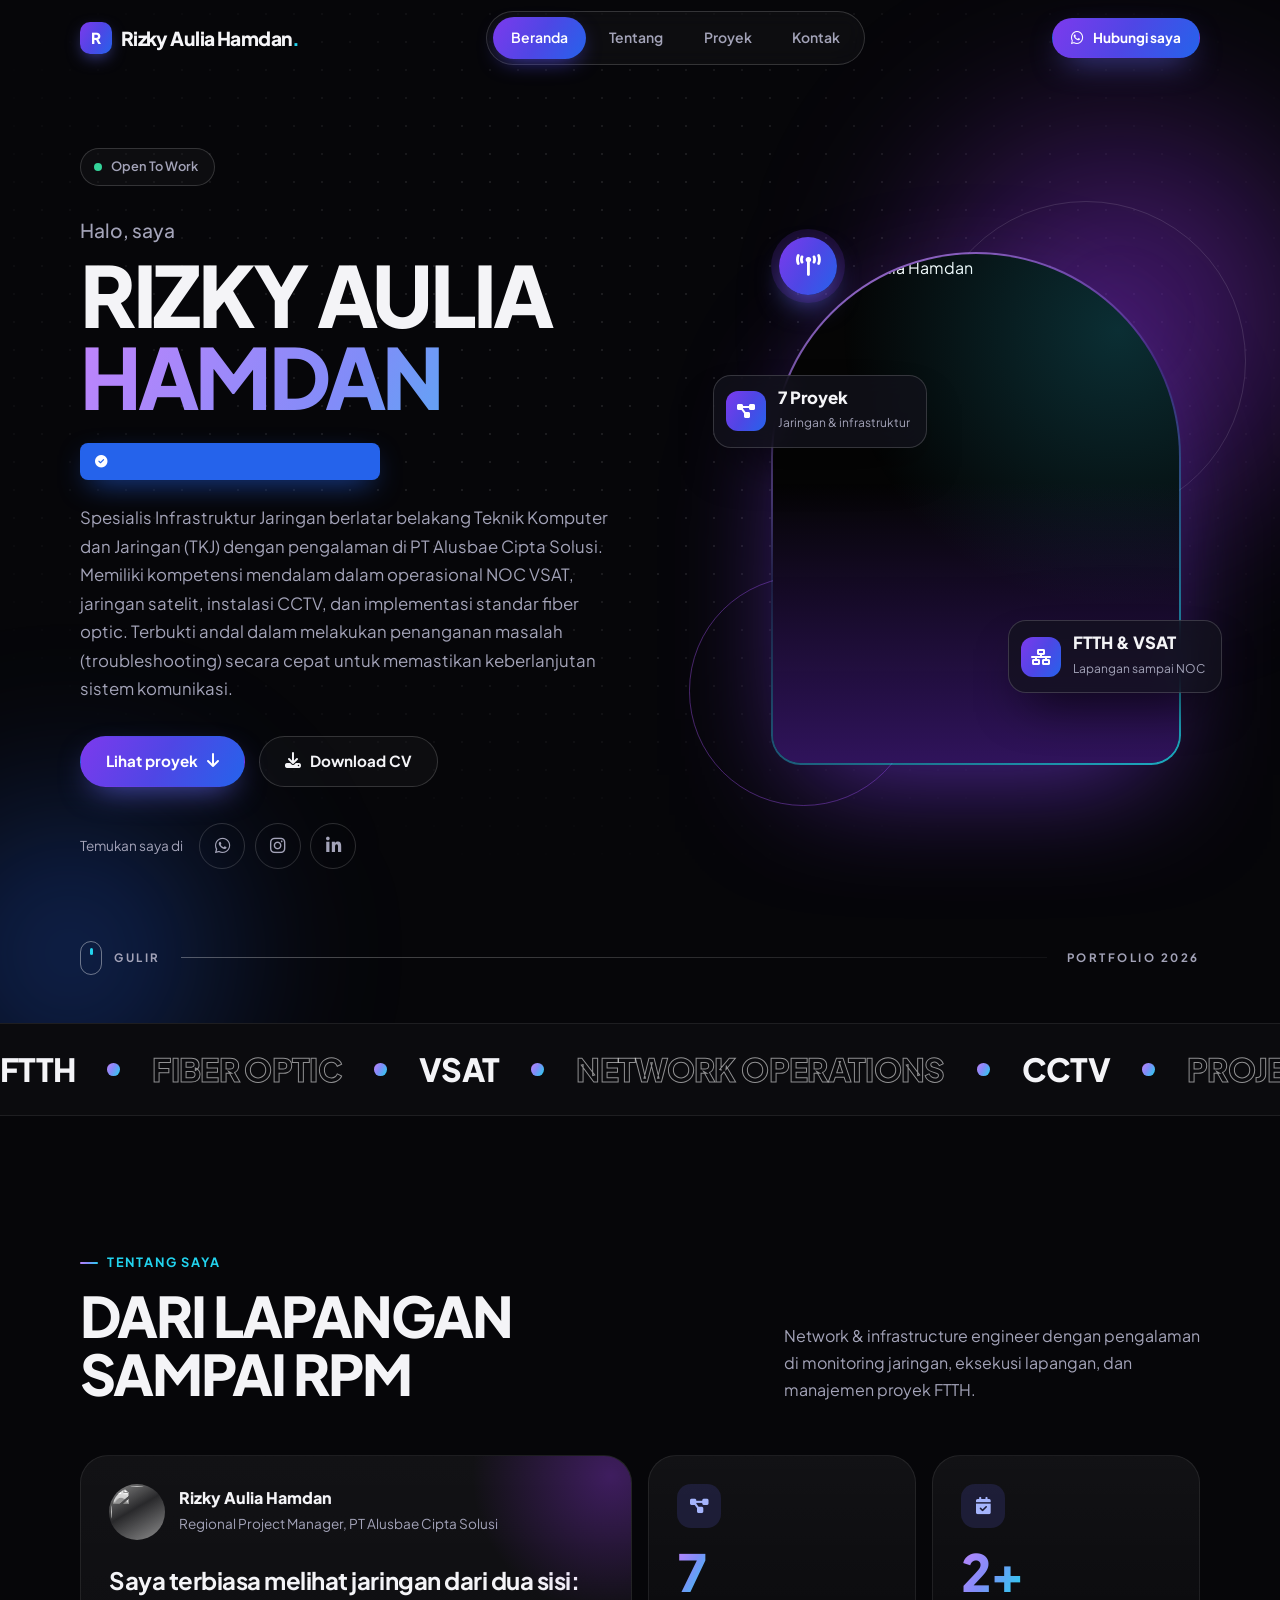
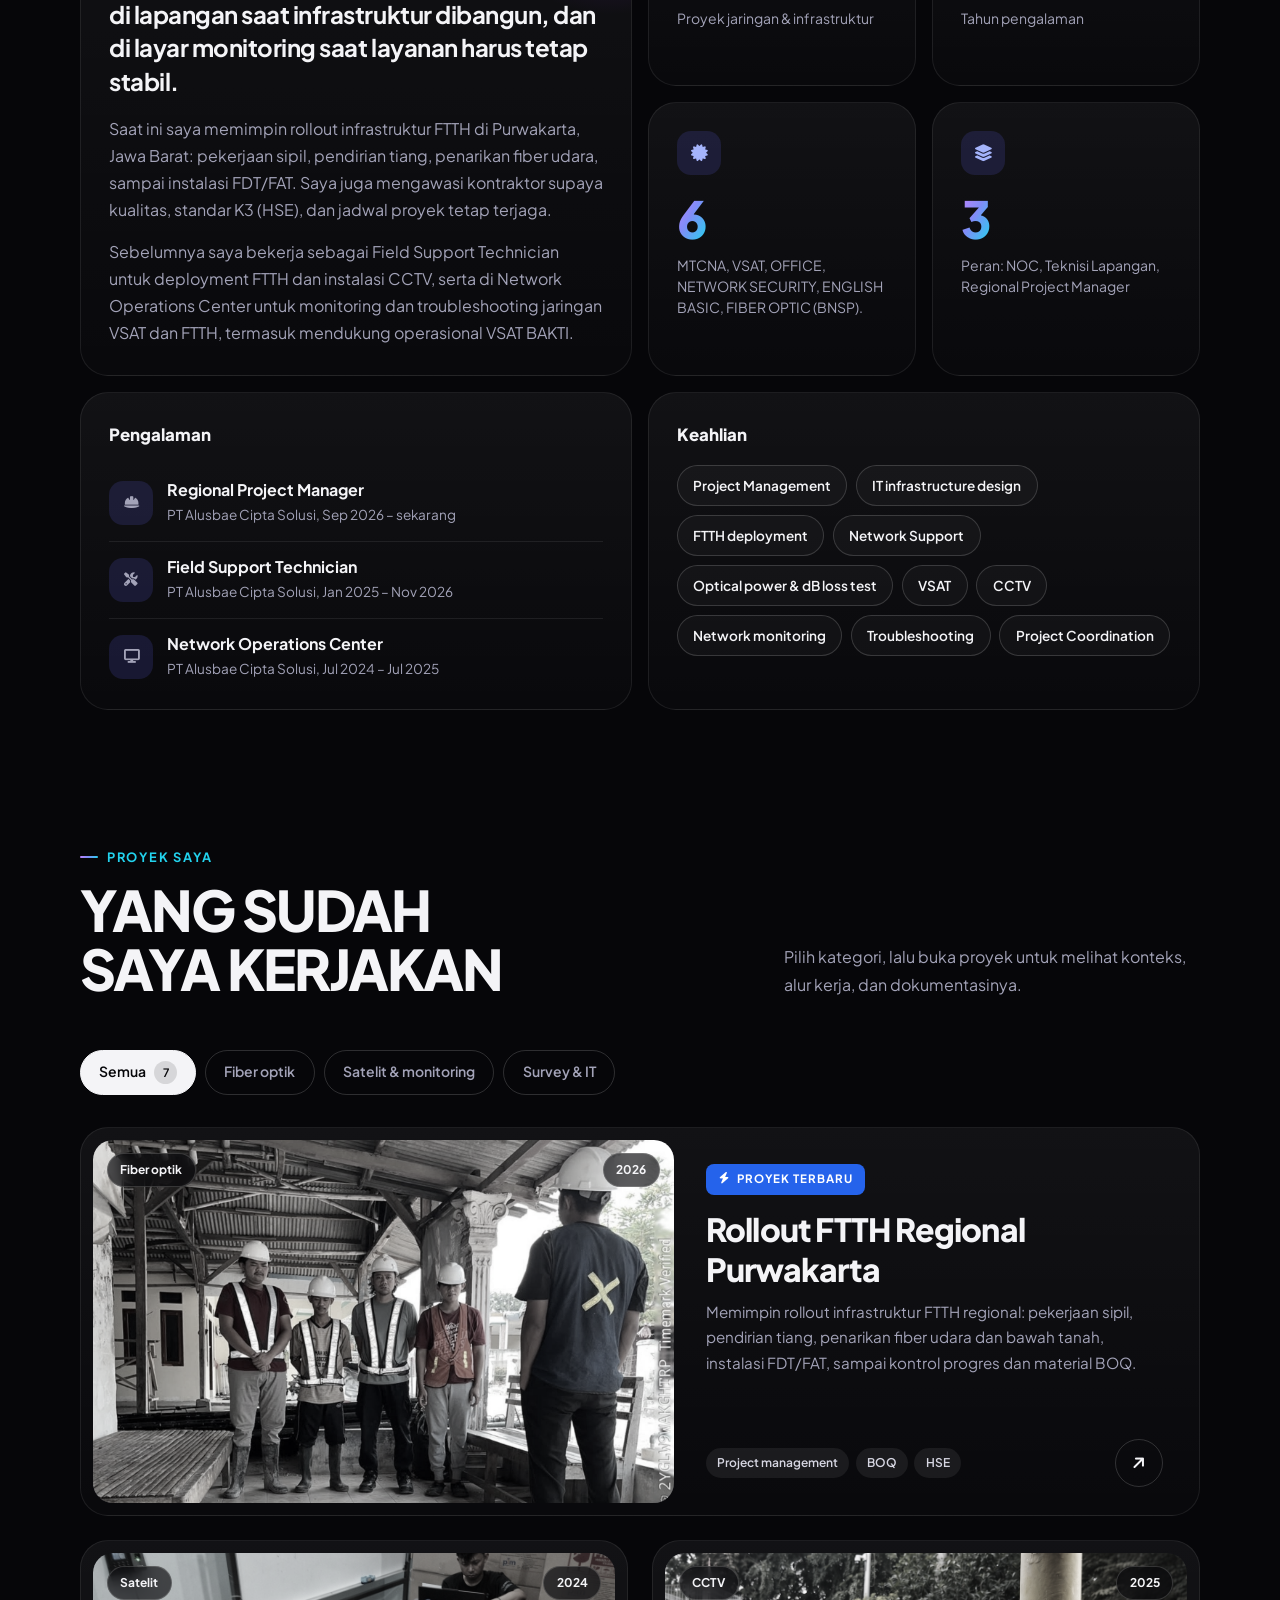
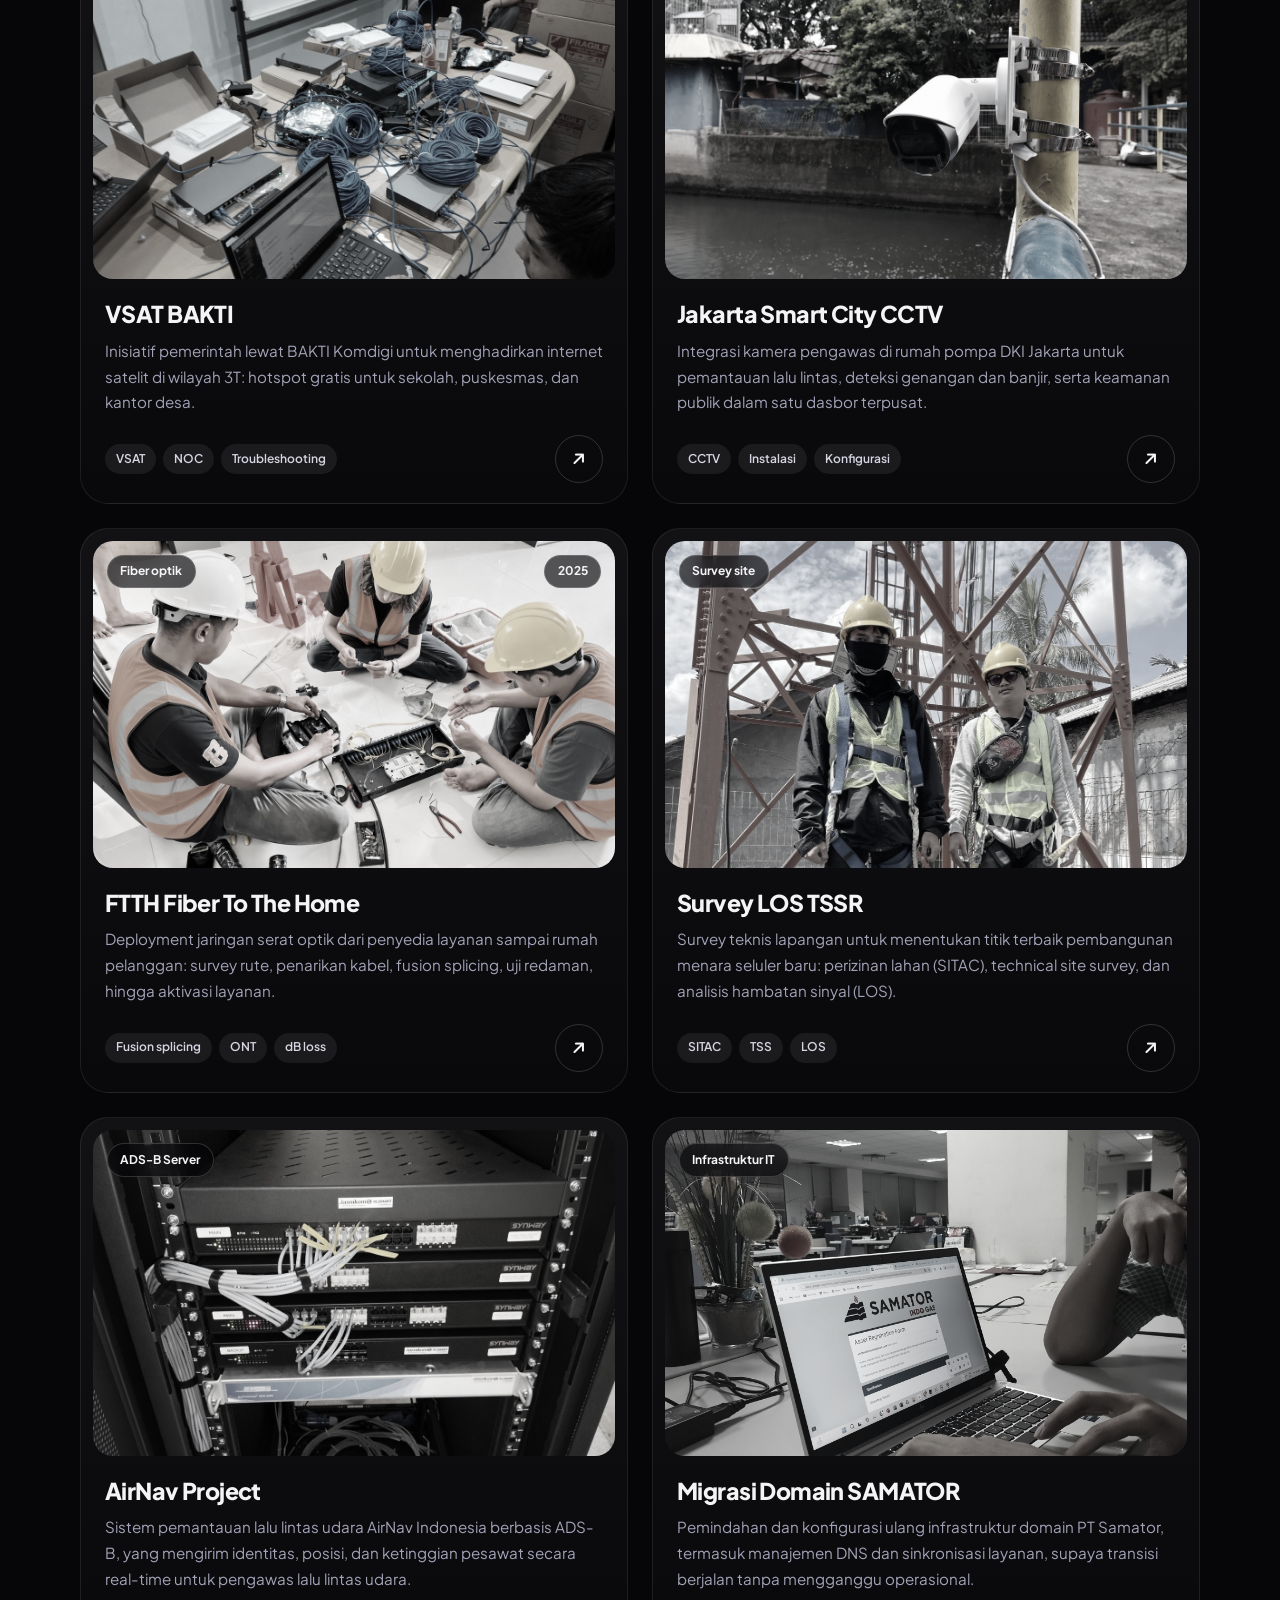
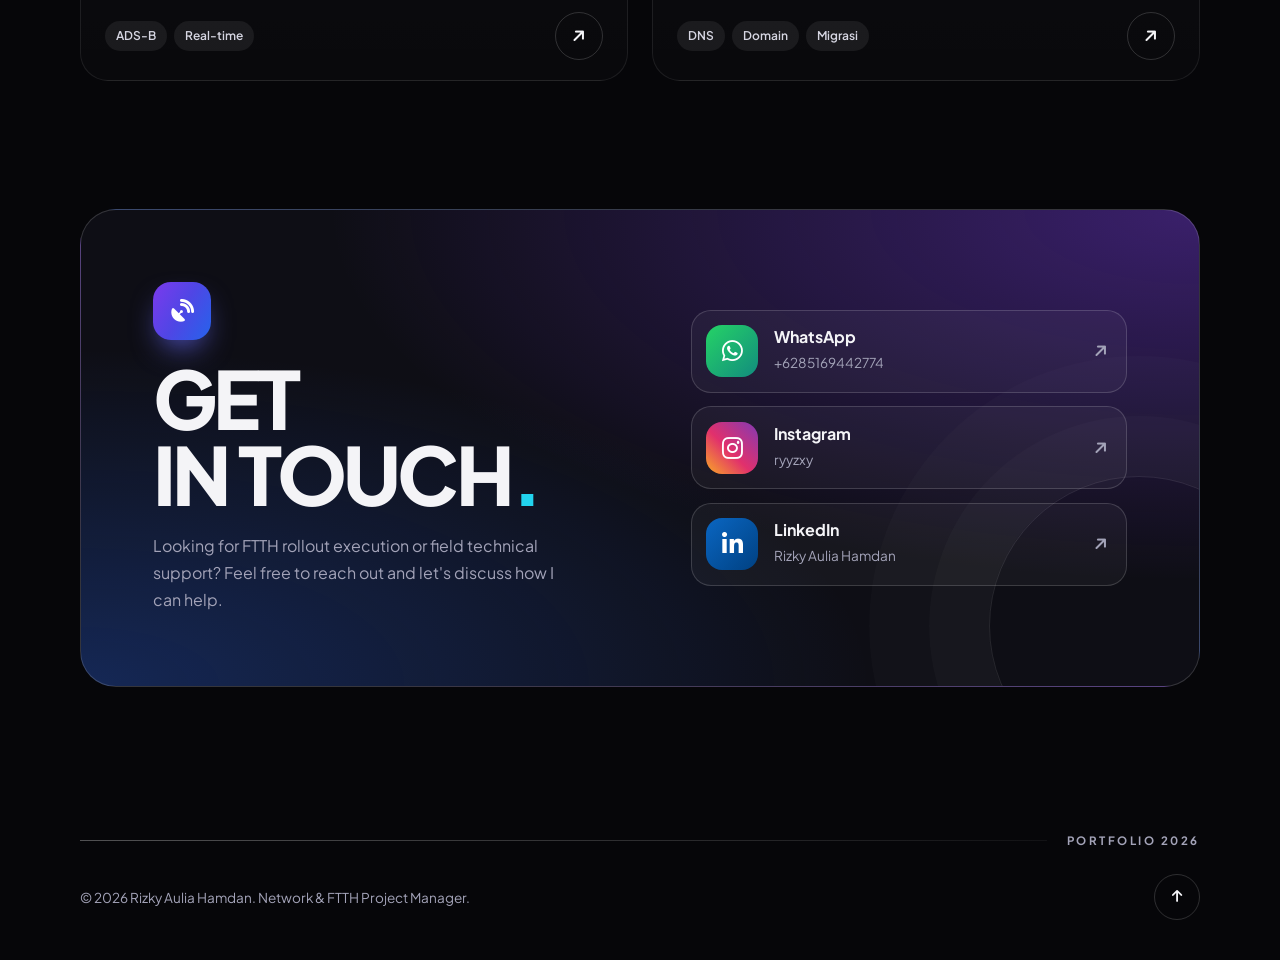
==== commit 895273f2: "Fix casing of image filename in Open Graph tag Corrected the casing of the image filename in the Ope" ====
--- a/index.html
+++ b/index.html
@@ -10,7 +10,7 @@
   <!-- Preview saat link dibagikan (WhatsApp, LinkedIn) -->
   <meta property="og:title" content="Rizky Aulia Hamdan | Regional Project Manager FTTH">
   <meta property="og:description" content="Portofolio proyek jaringan: FTTH, VSAT, CCTV, survey site, dan infrastruktur IT.">
-  <meta property="og:image" content="images/profile.jpg">
+  <meta property="og:image" content="images/Profile.jpg">
   <meta property="og:type" content="website">
 
   <link rel="icon" href="images/favicon.svg" type="image/svg+xml">
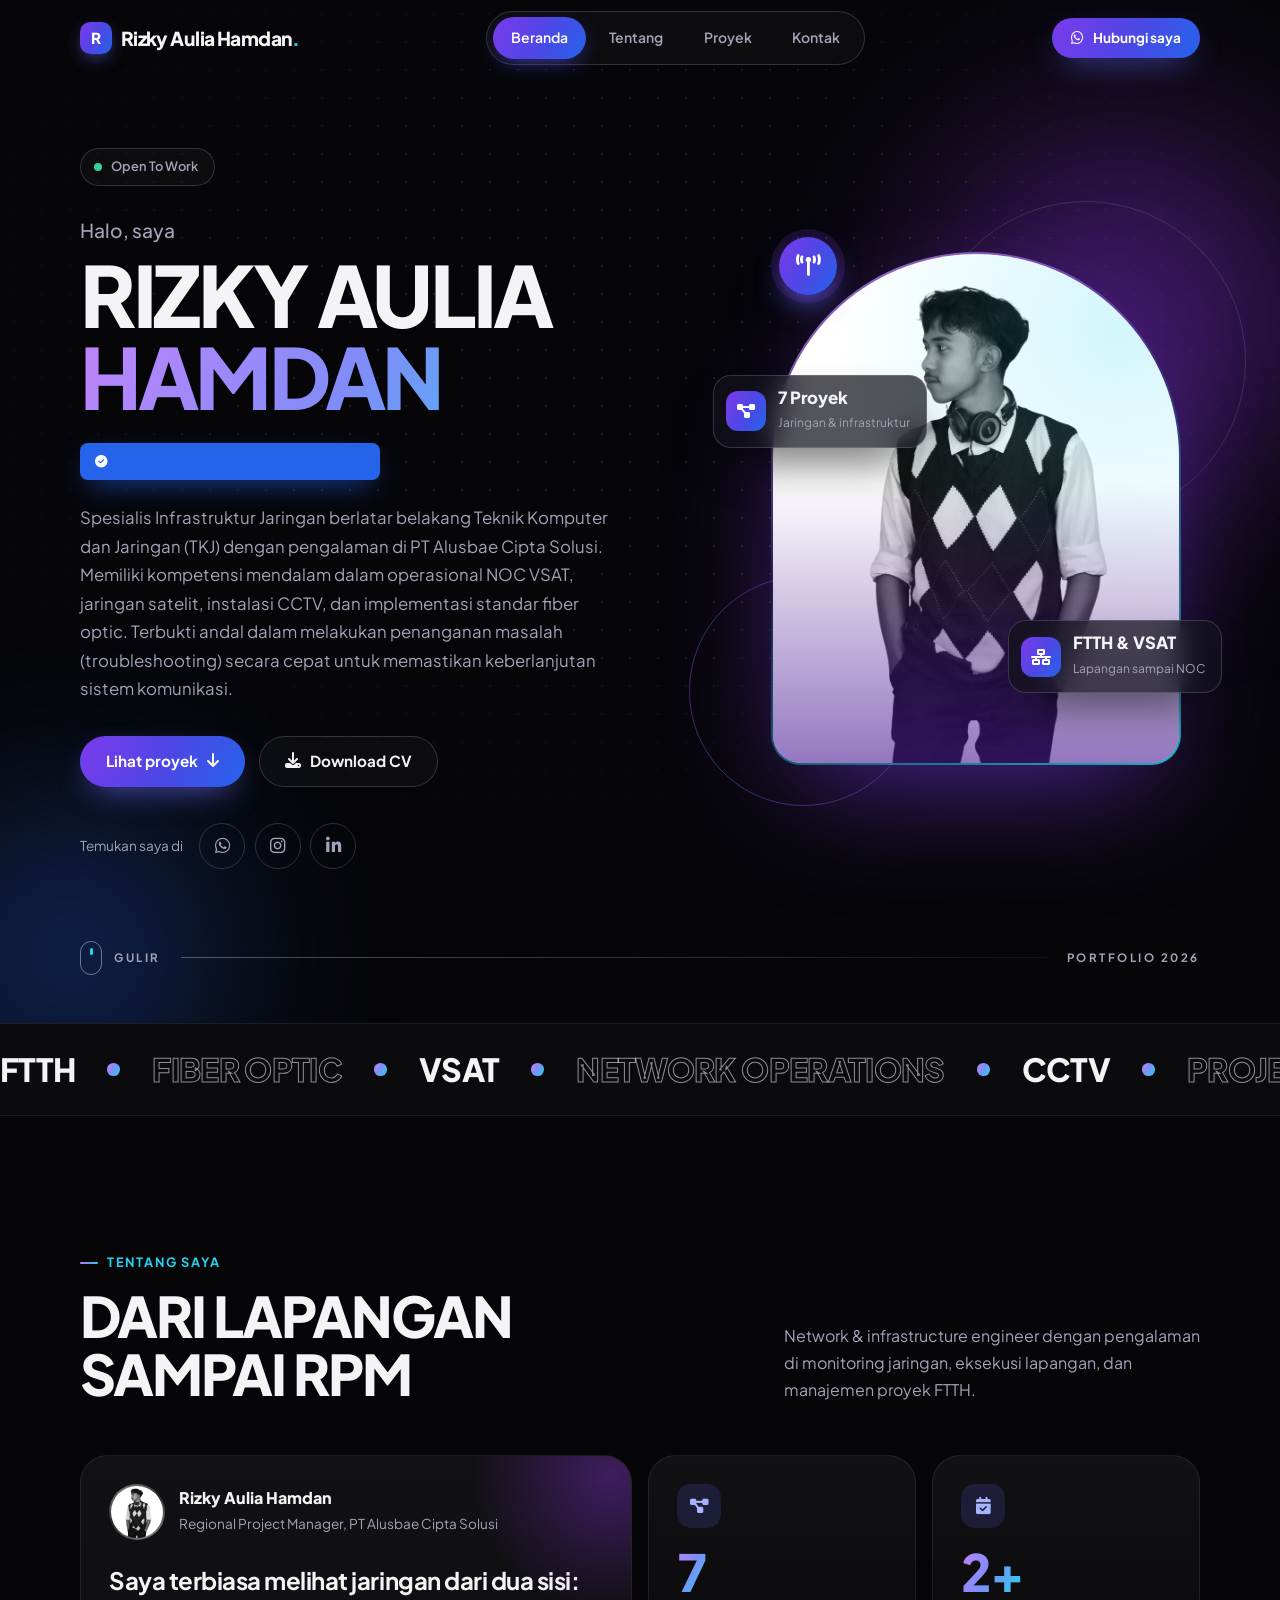
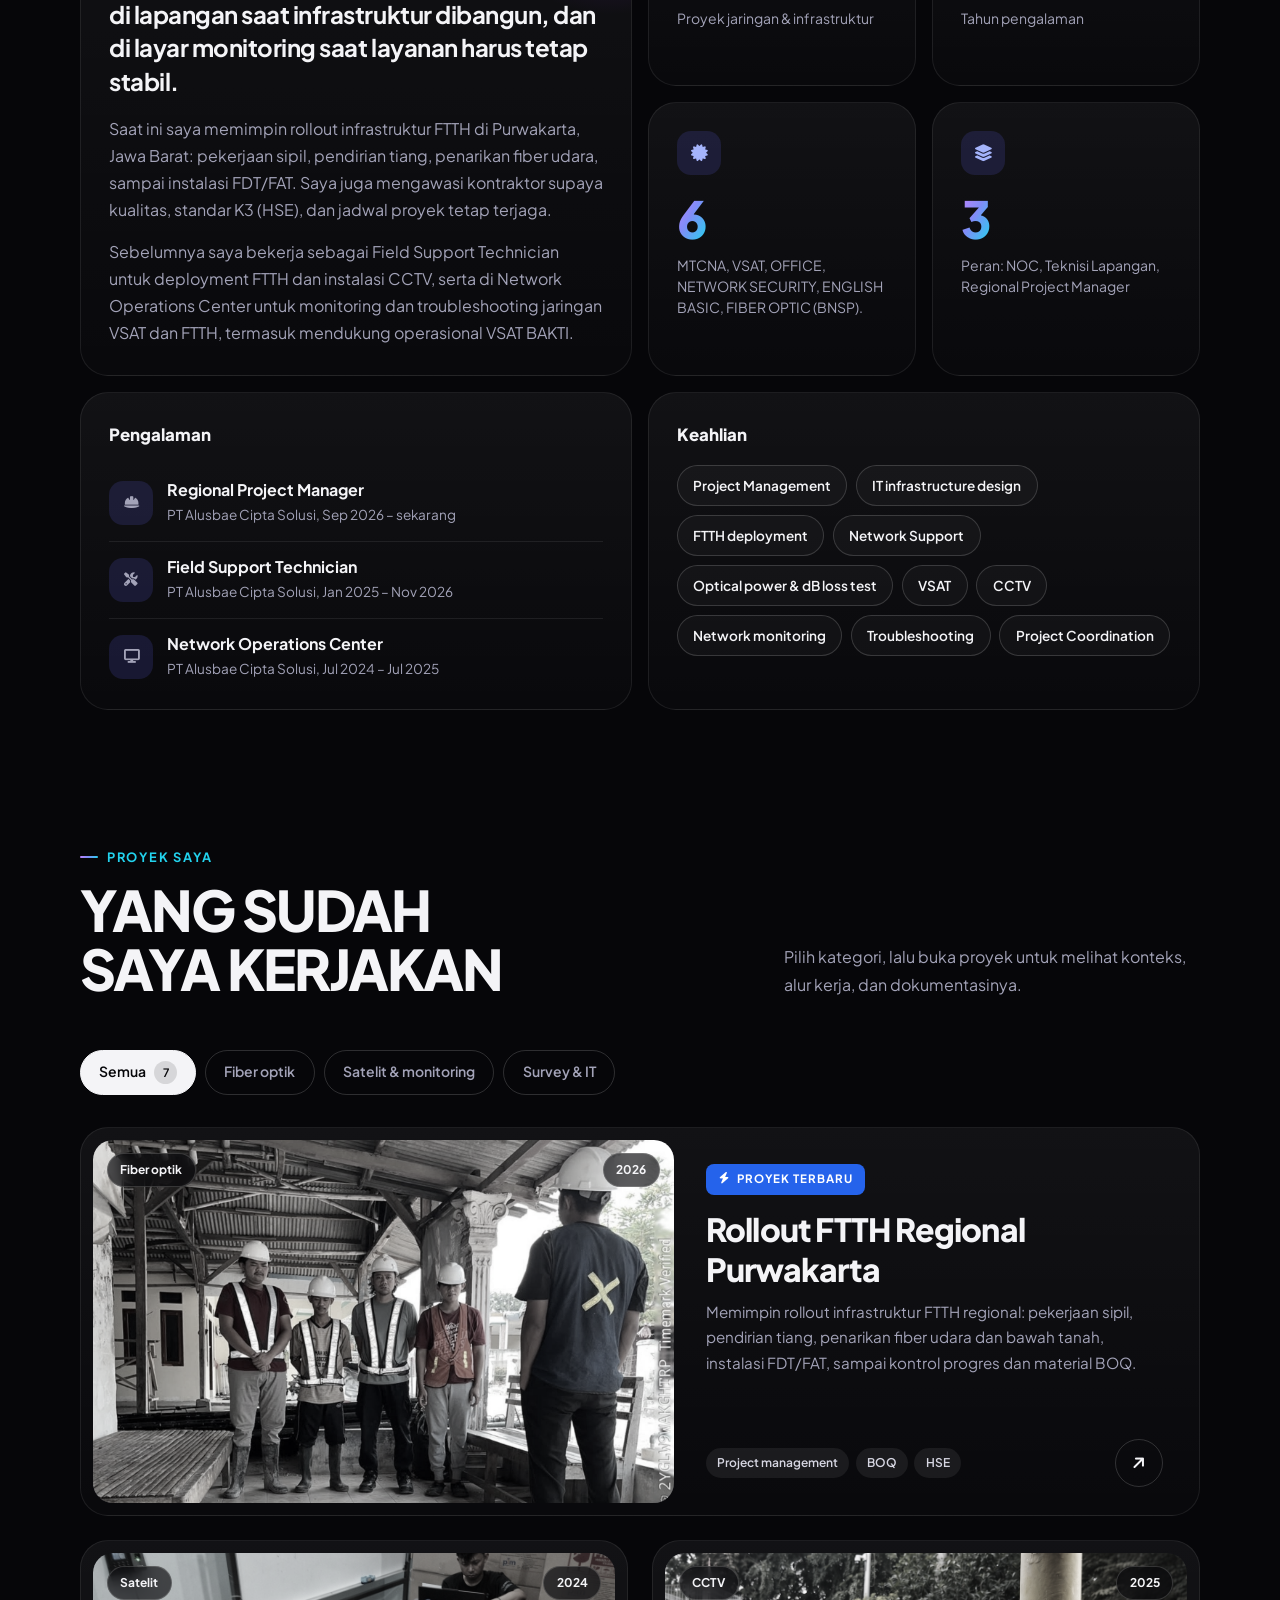
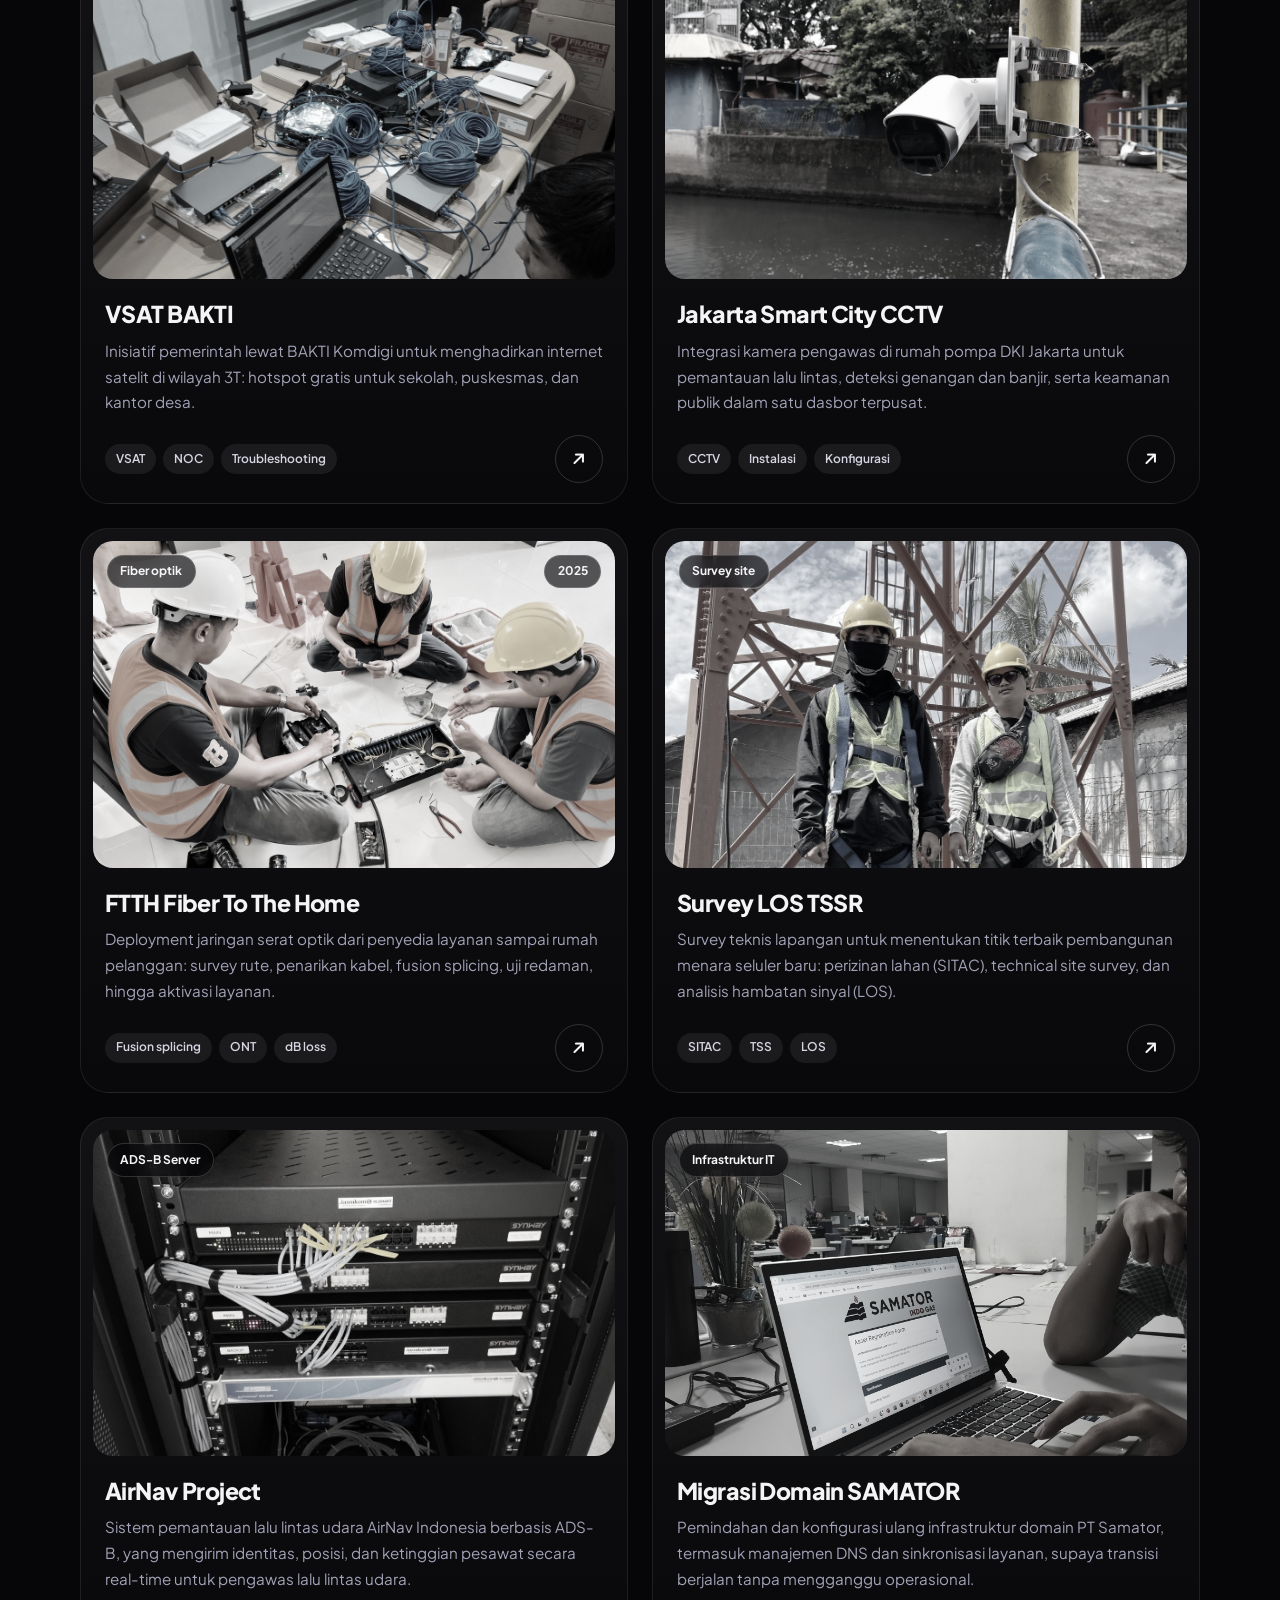
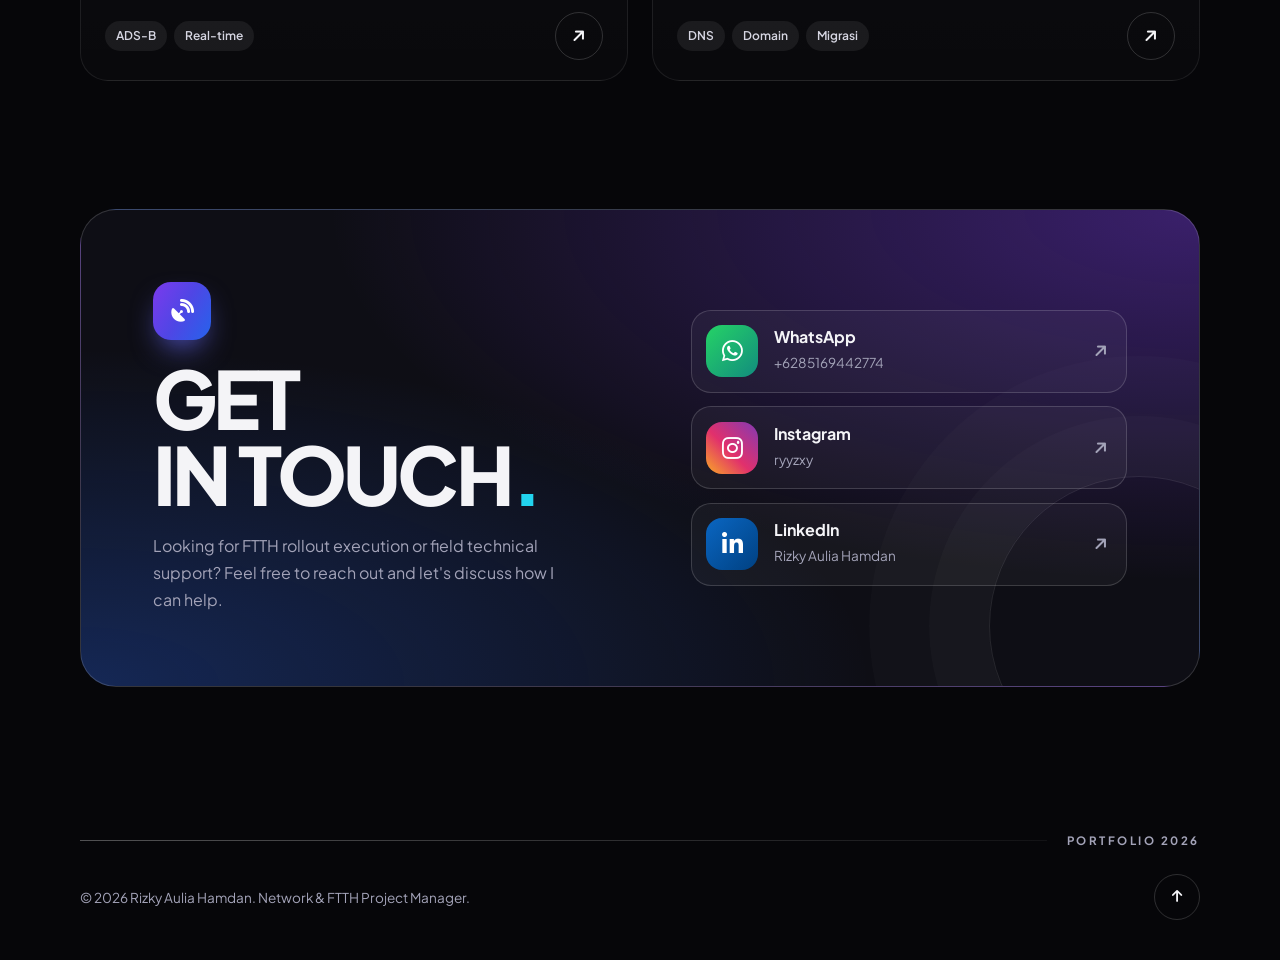
==== commit 2f0e7bfd: "Fix case of profile image filename in meta tag Corrected the case of the profile image filename in t" ====
--- a/index.html
+++ b/index.html
@@ -10,7 +10,7 @@
   <!-- Preview saat link dibagikan (WhatsApp, LinkedIn) -->
   <meta property="og:title" content="Rizky Aulia Hamdan | Regional Project Manager FTTH">
   <meta property="og:description" content="Portofolio proyek jaringan: FTTH, VSAT, CCTV, survey site, dan infrastruktur IT.">
-  <meta property="og:image" content="images/Profile.jpg">
+  <meta property="og:image" content="images/profile.jpg">
   <meta property="og:type" content="website">
 
   <link rel="icon" href="images/favicon.svg" type="image/svg+xml">
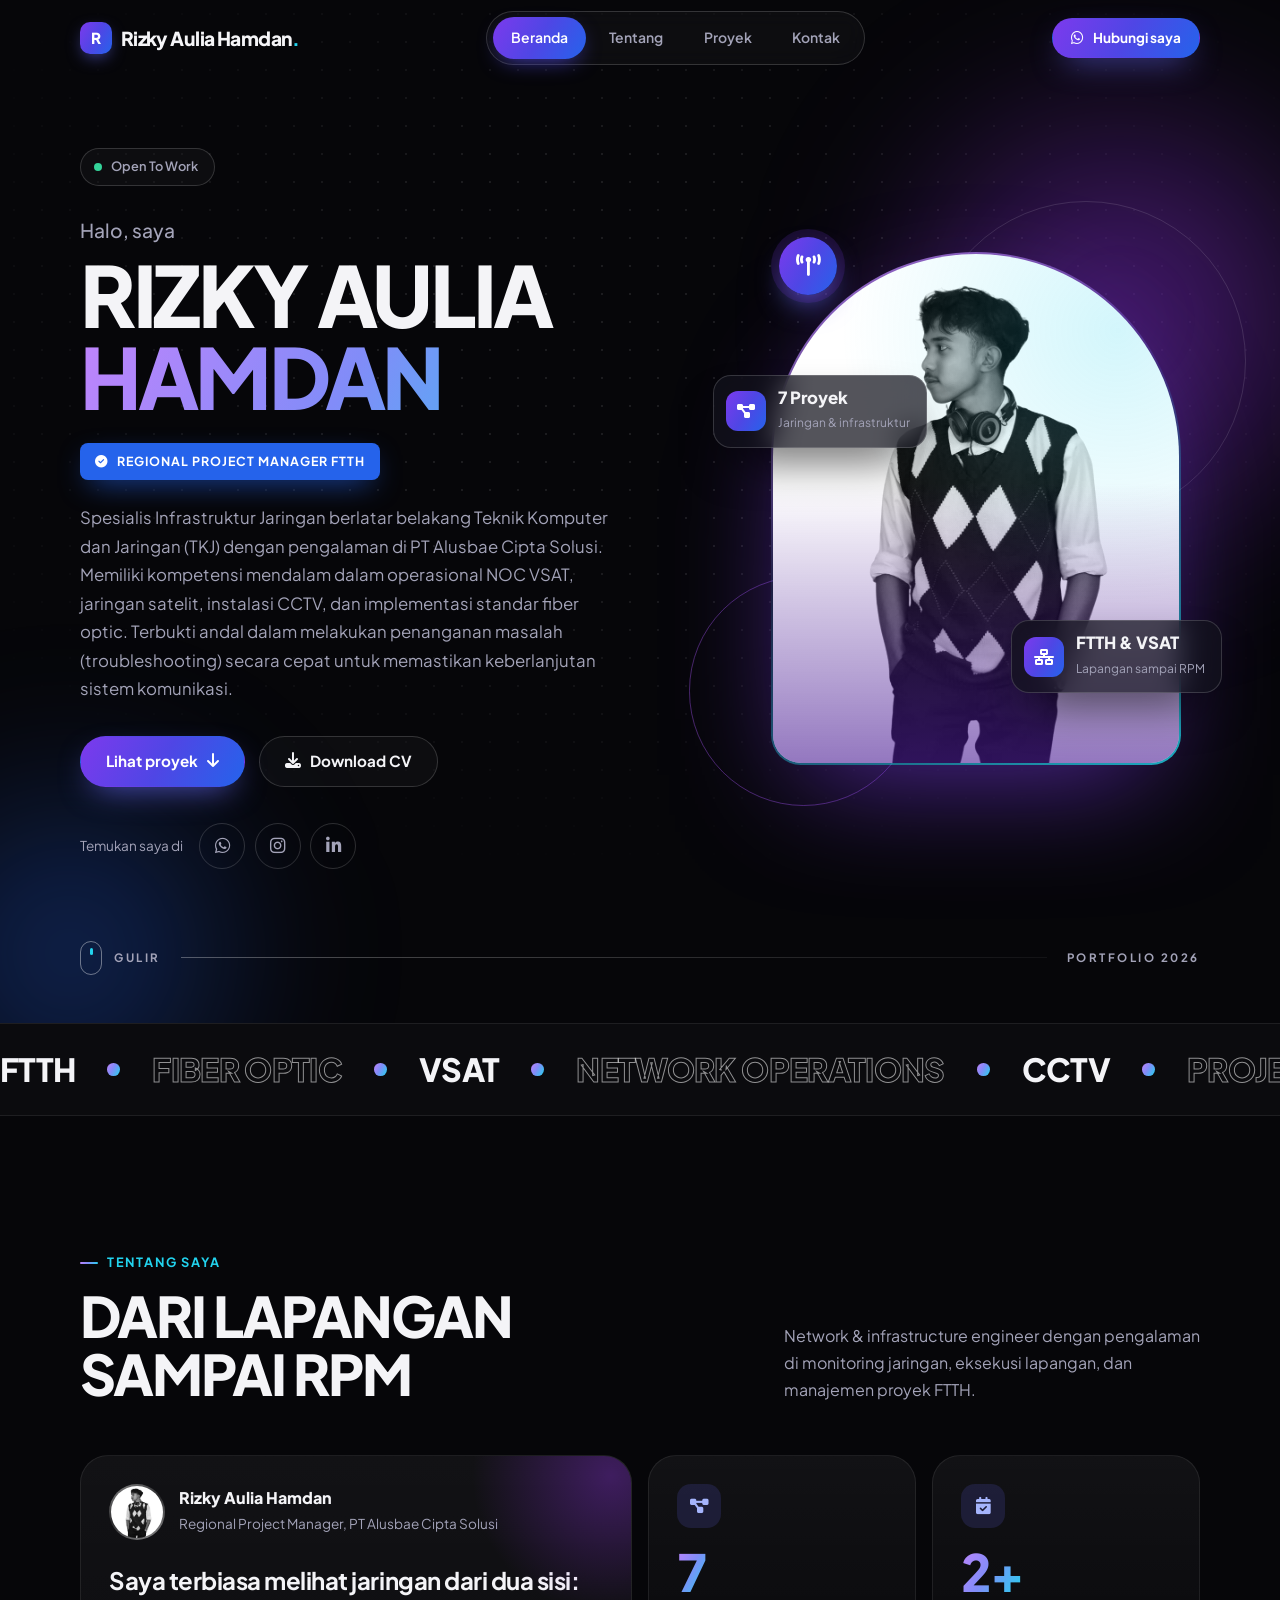
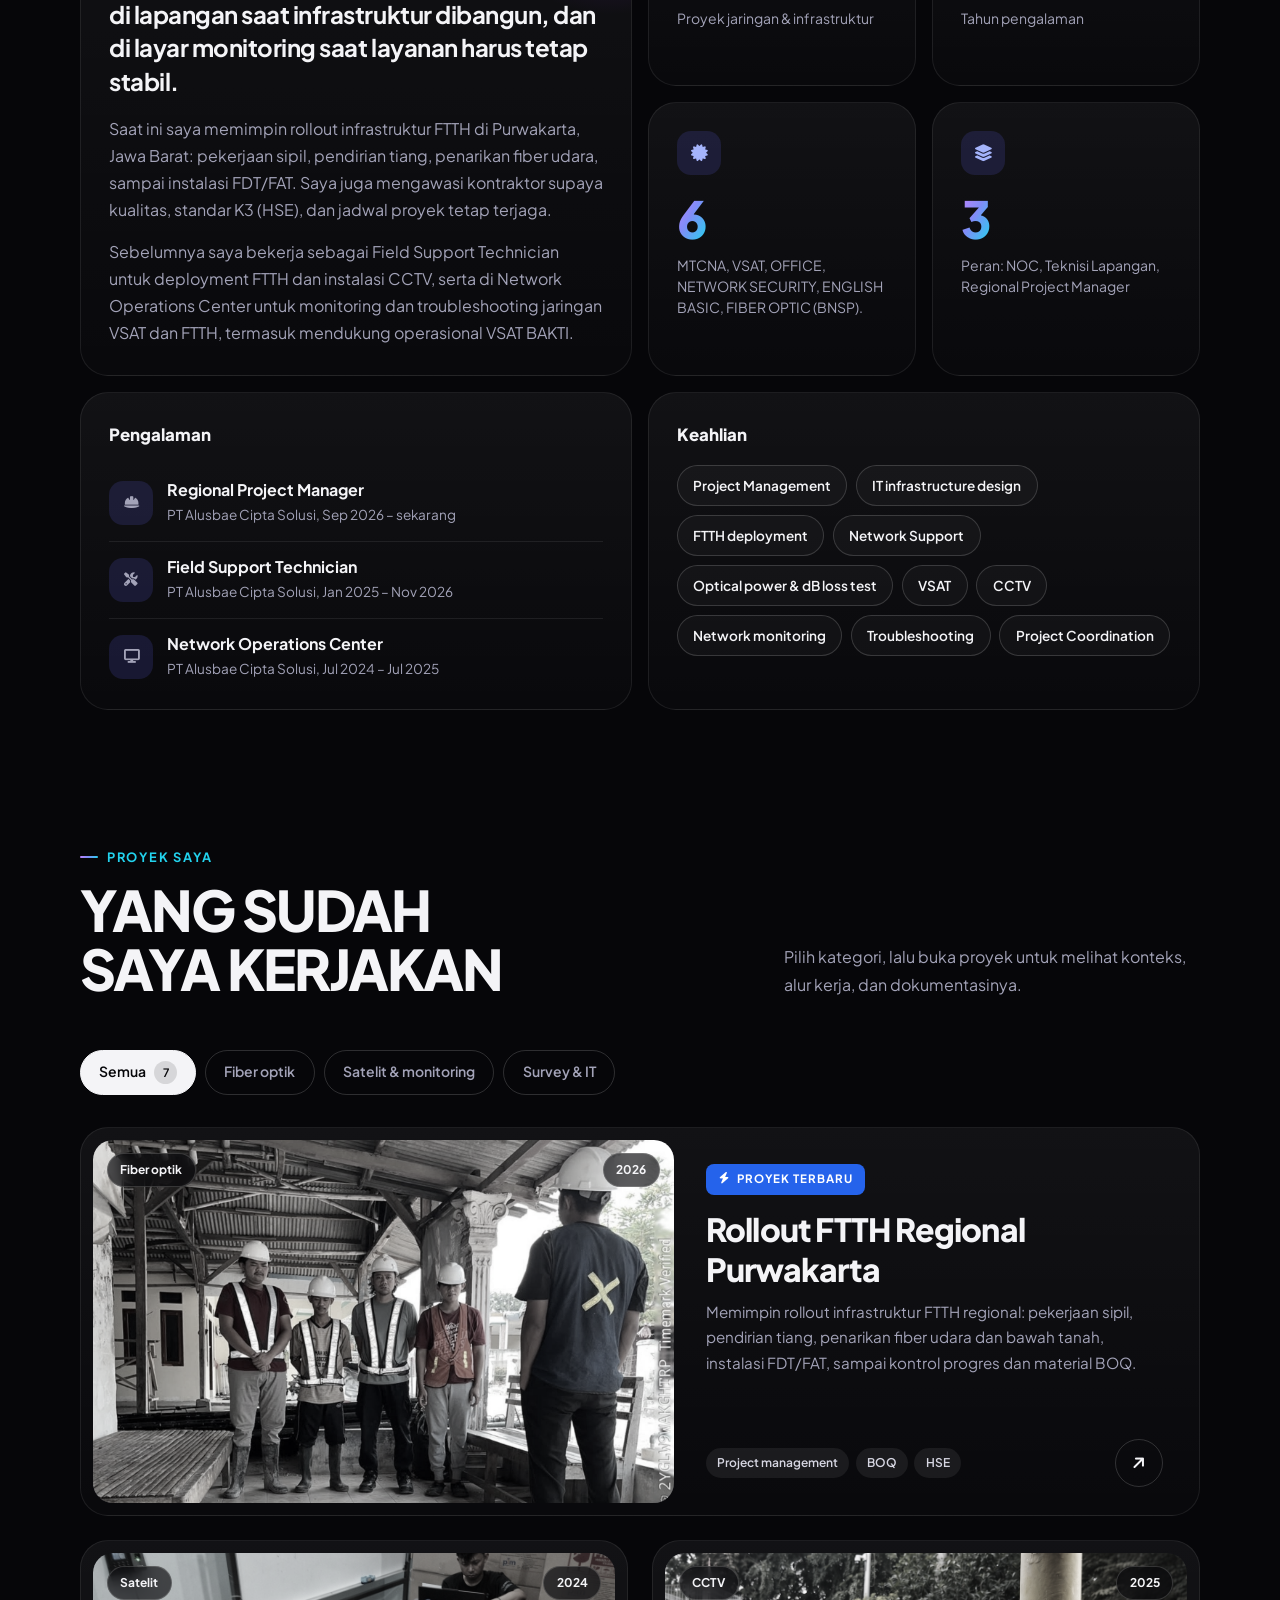
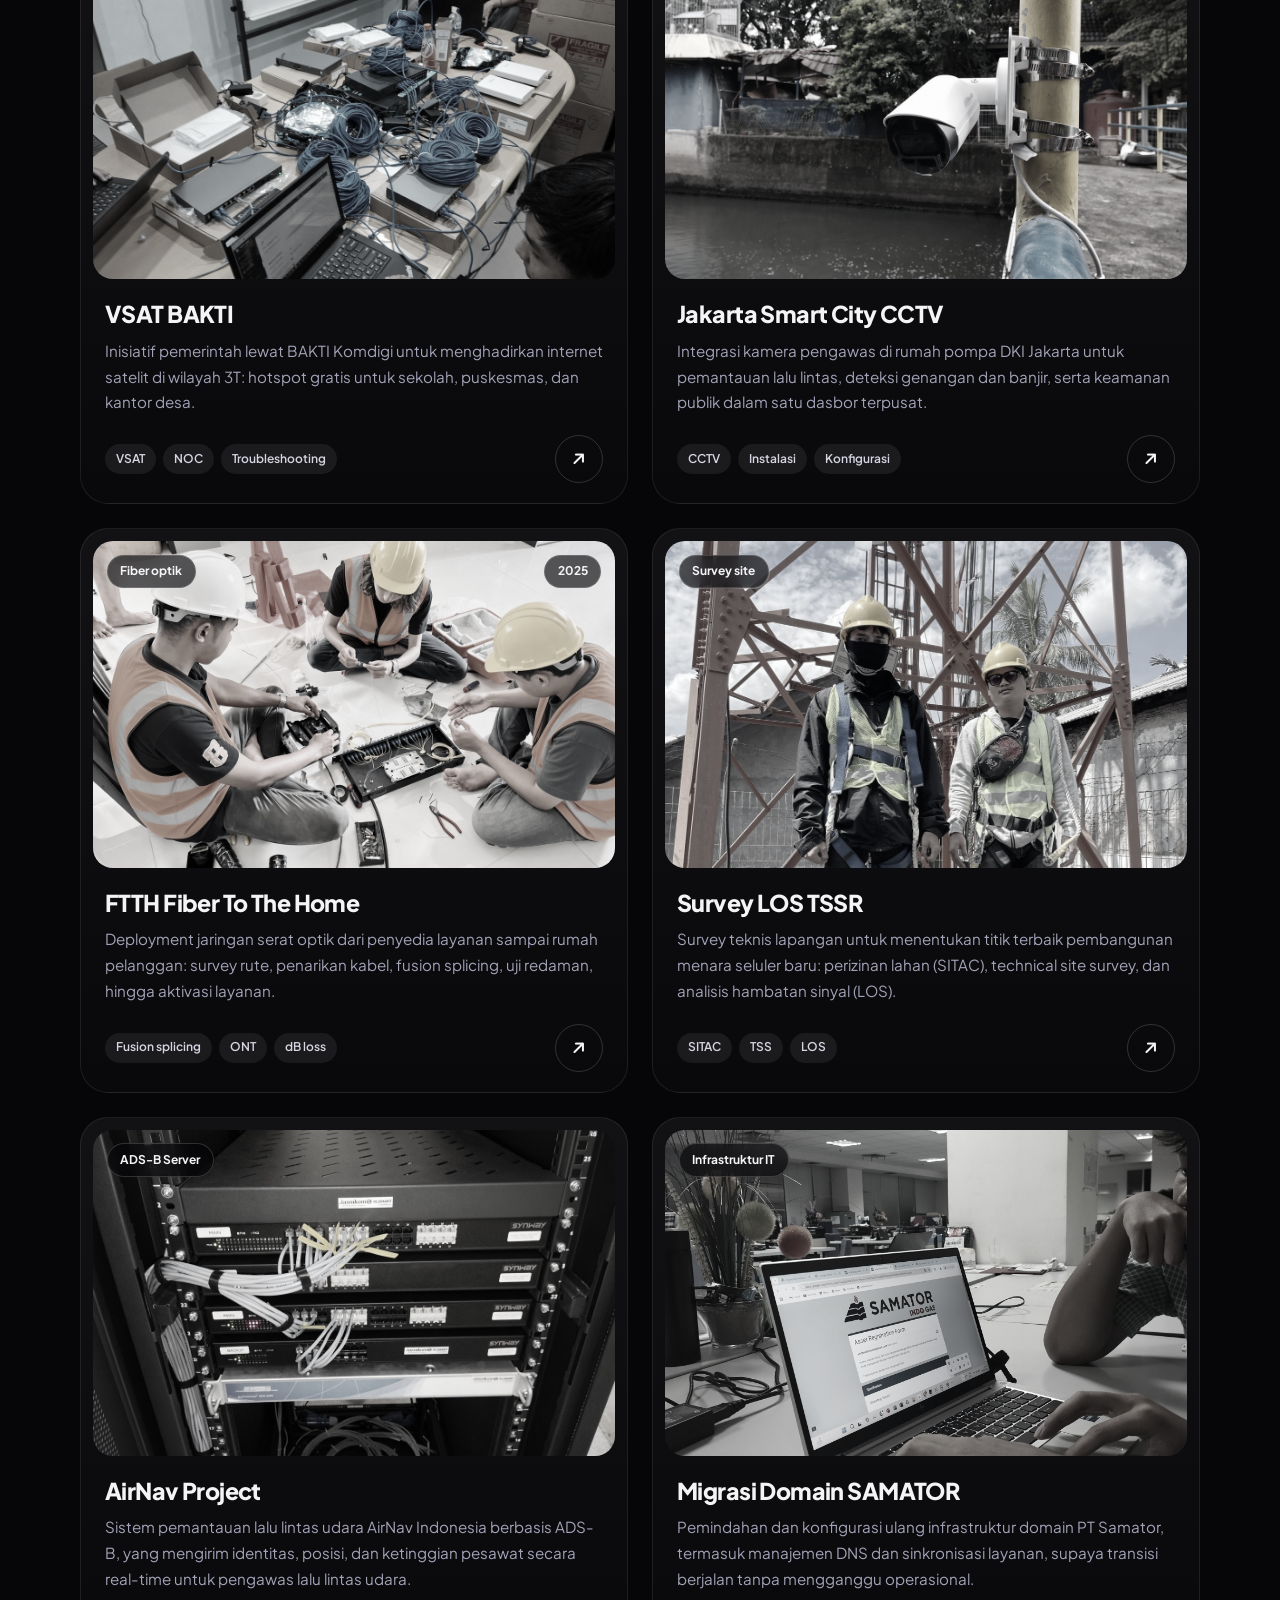
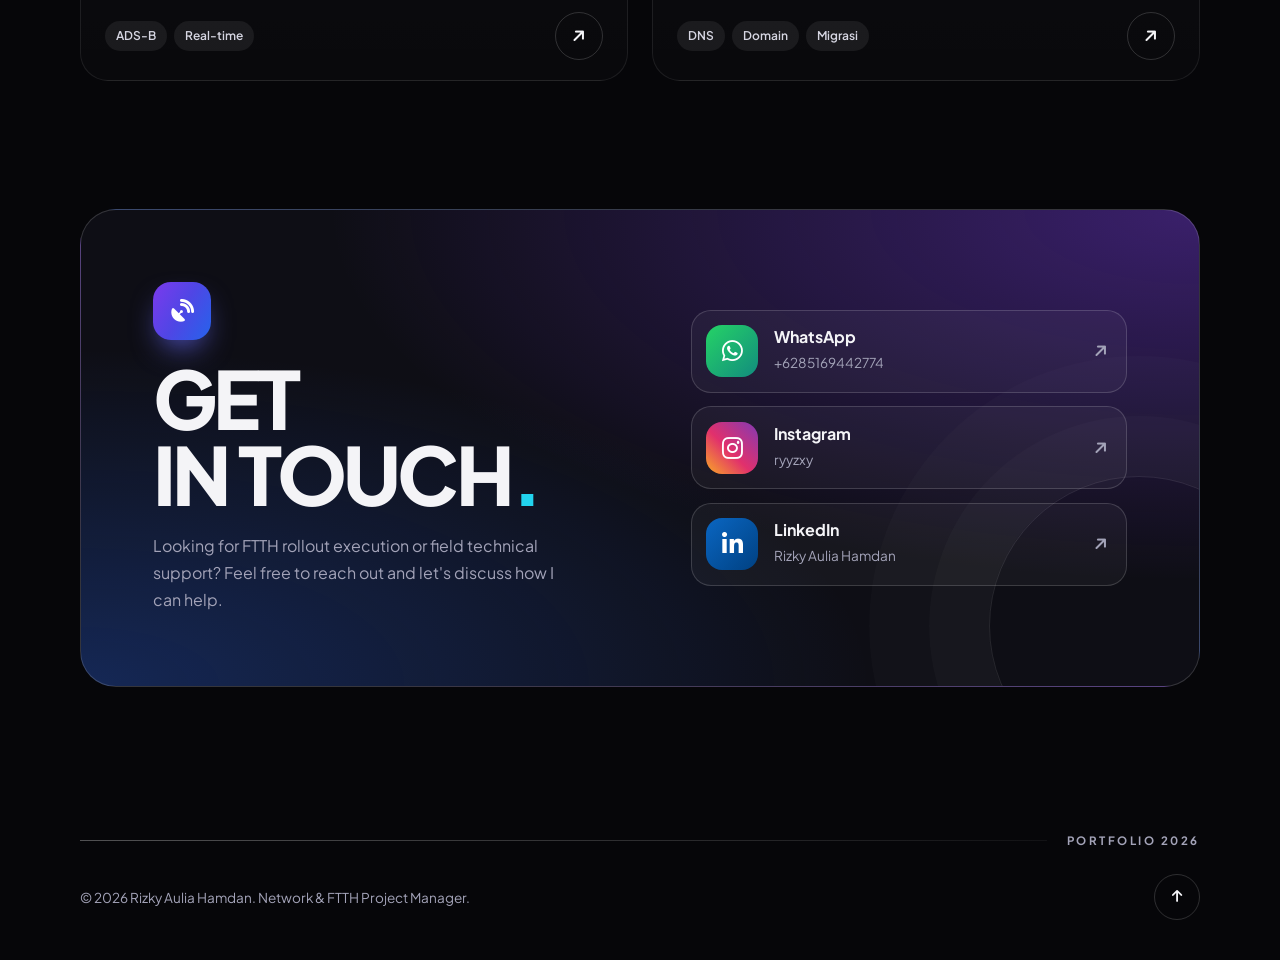
==== commit 079d25e3: "Update index.html" ====
--- a/index.html
+++ b/index.html
@@ -115,7 +115,7 @@
             </div>
             <div class="float-card float-card--b">
               <span class="float-icon"><i class="fa-solid fa-network-wired" aria-hidden="true"></i></span>
-              <div><strong>FTTH &amp; VSAT</strong><small>Lapangan sampai NOC</small></div>
+              <div><strong>FTTH &amp; VSAT</strong><small>Lapangan sampai RPM</small></div>
             </div>
           </div>
         </div>
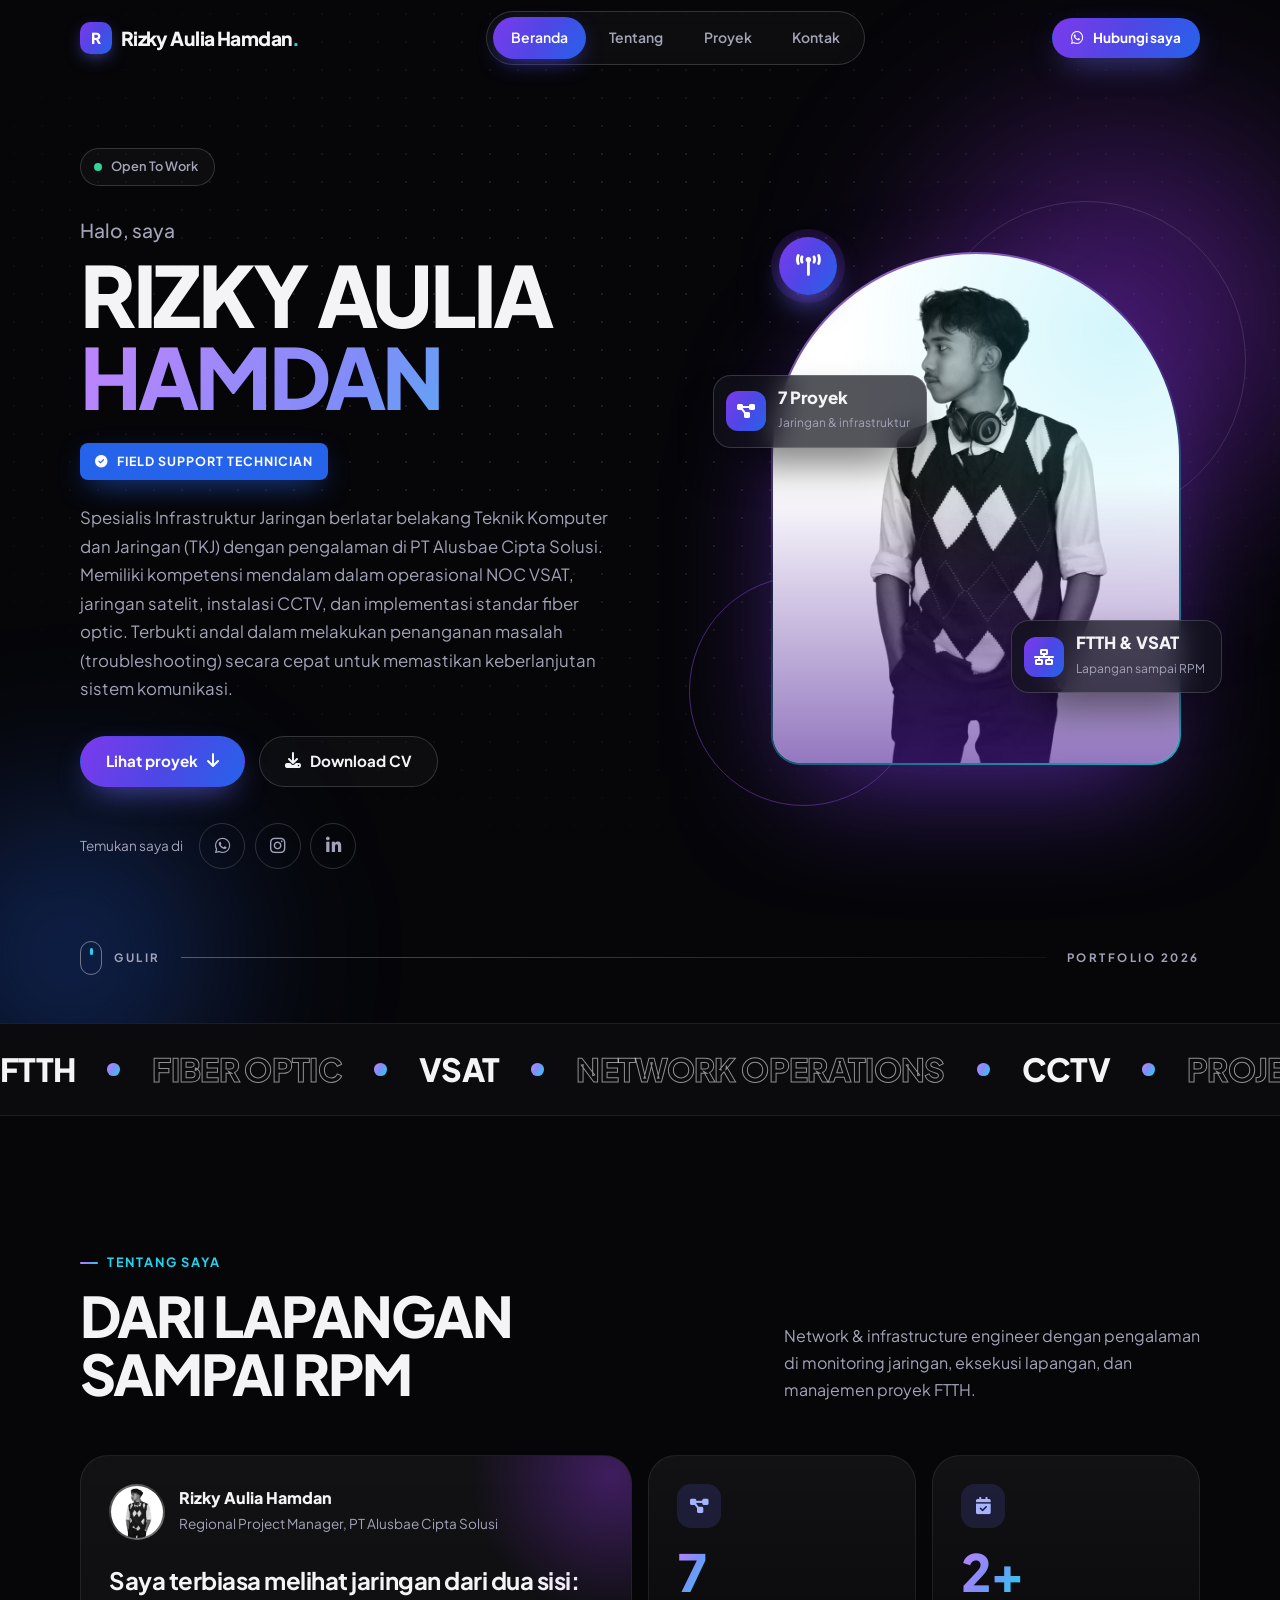
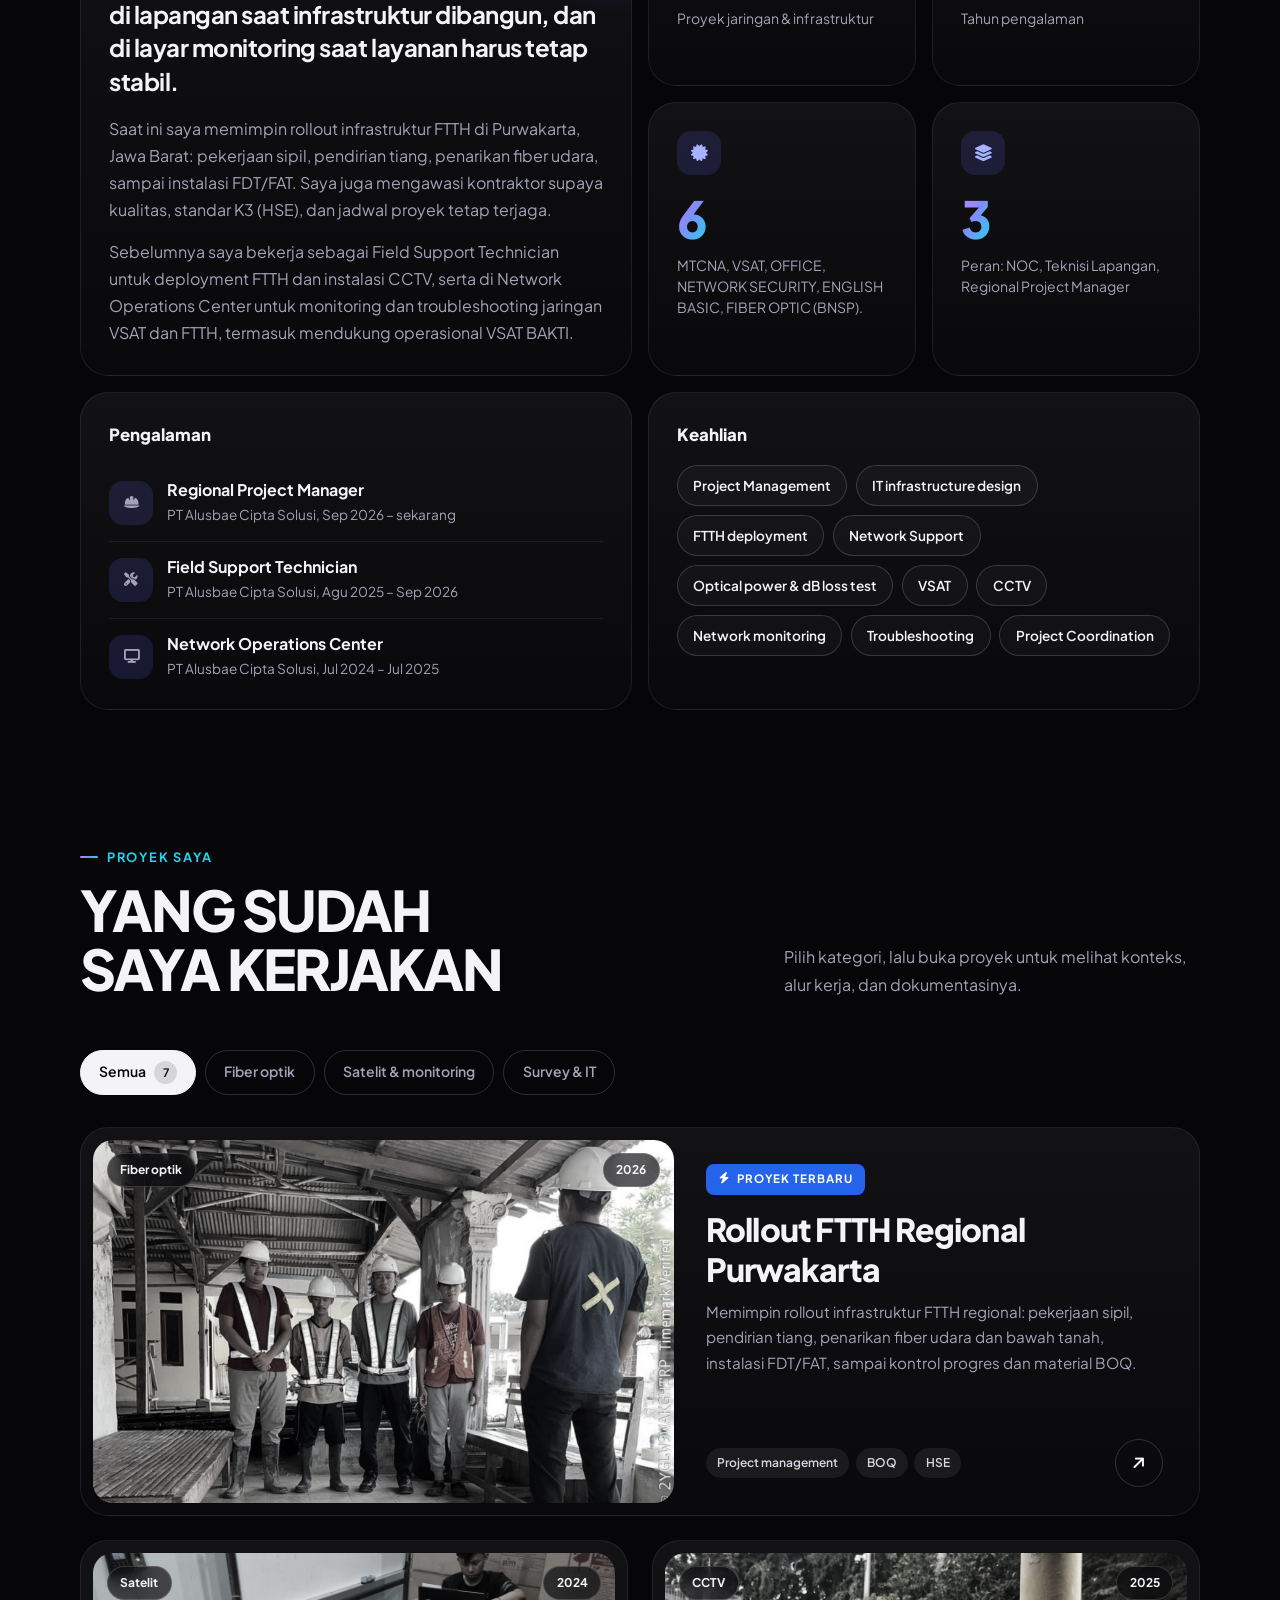
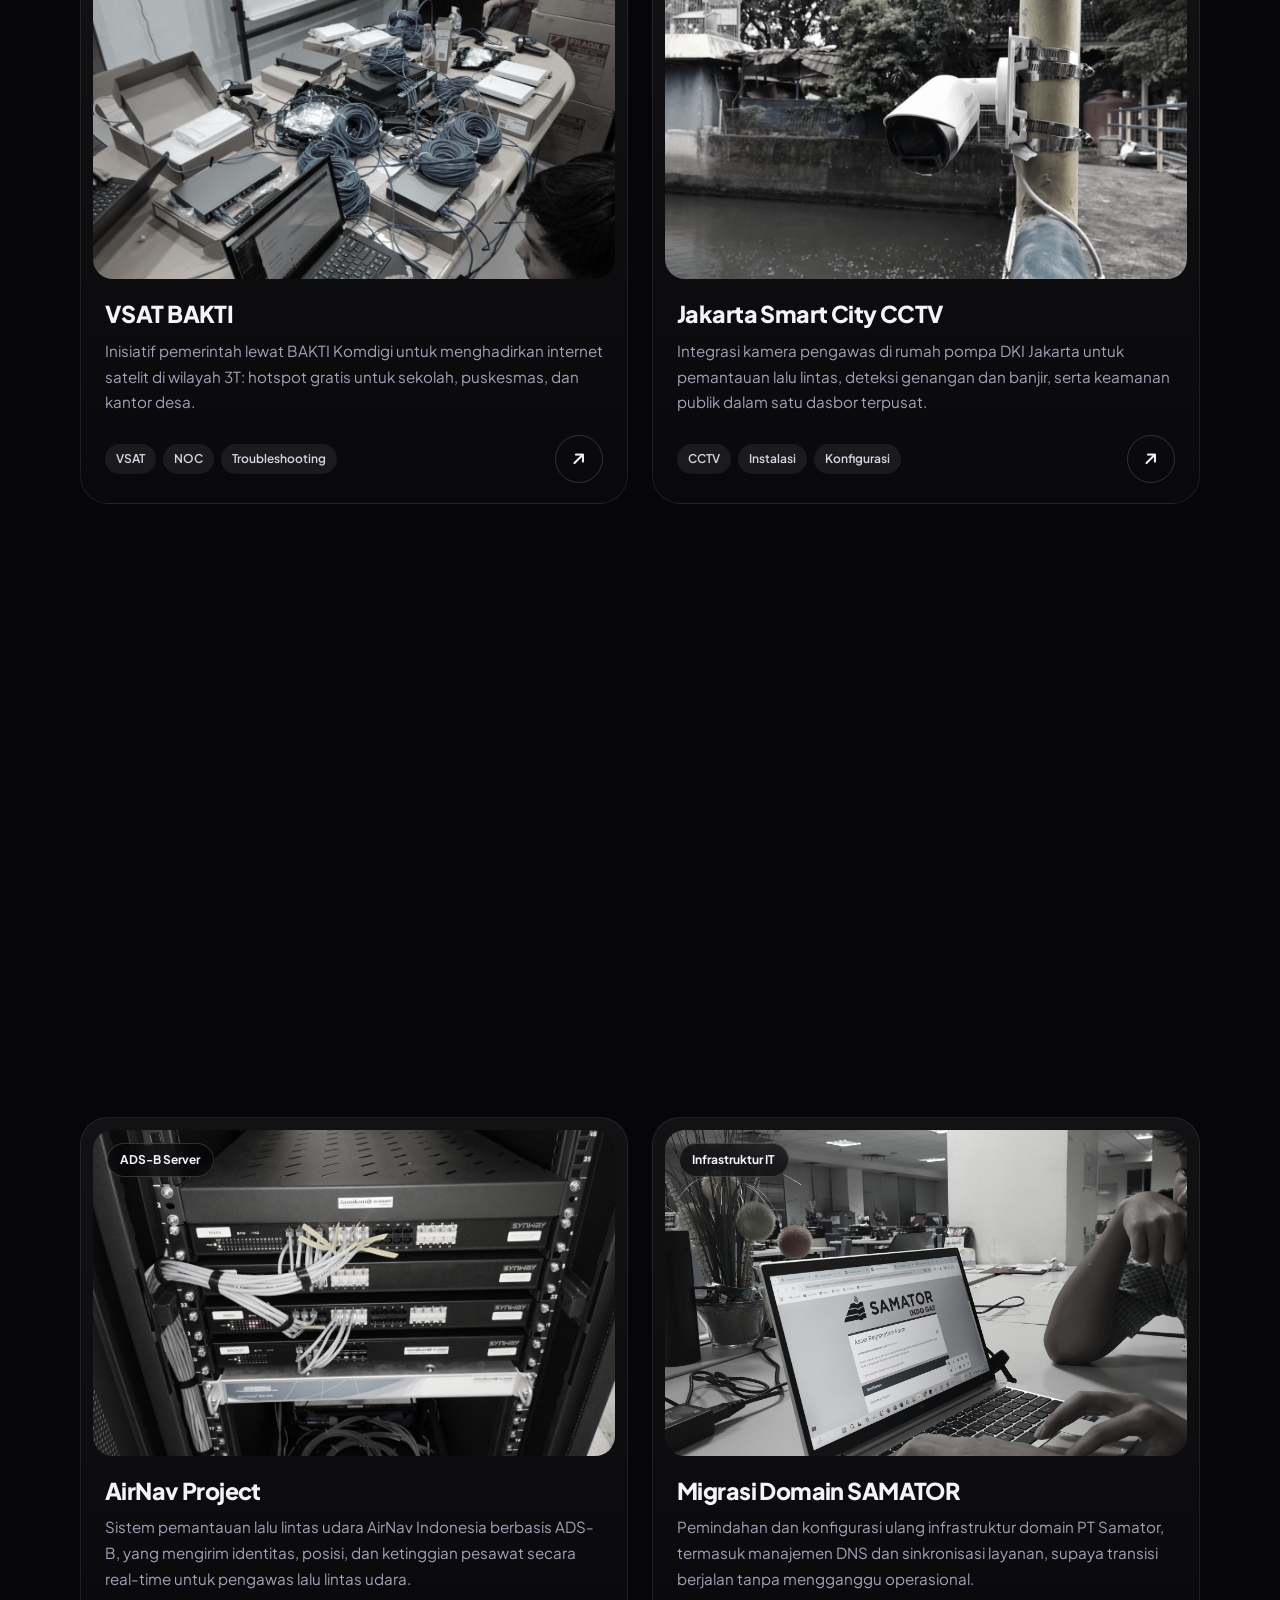
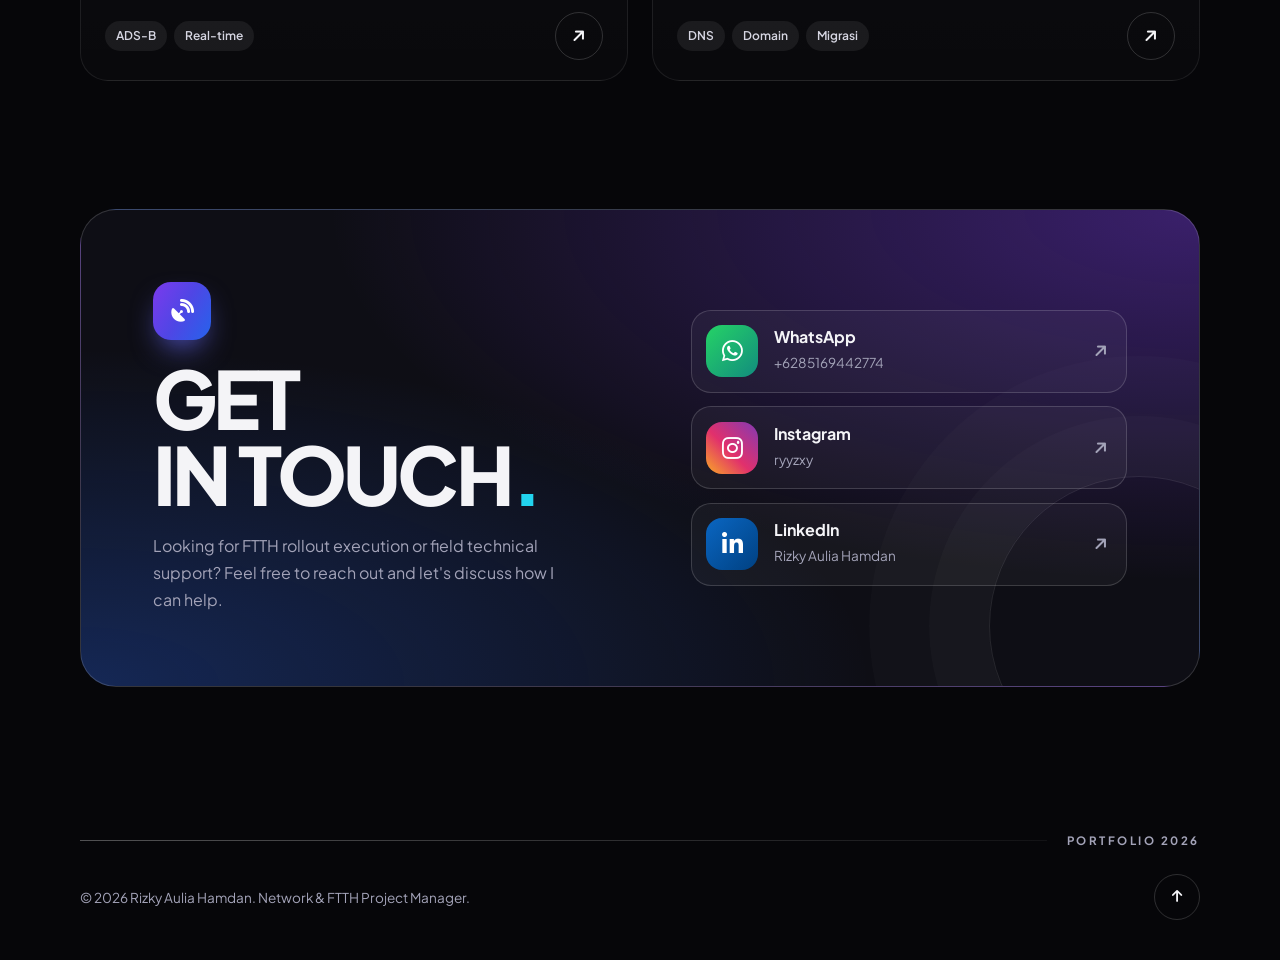
==== commit 0239aca3: "Update index.html" ====
--- a/index.html
+++ b/index.html
@@ -208,7 +208,7 @@
               </li>
               <li>
                 <span class="card-icon"><i class="fa-solid fa-screwdriver-wrench" aria-hidden="true"></i></span>
-                <div><strong>Field Support Technician</strong><span>PT Alusbae Cipta Solusi, Jan 2025 – Nov 2026</span></div>
+                <div><strong>Field Support Technician</strong><span>PT Alusbae Cipta Solusi, Agu 2025 – Sep 2026</span></div>
               </li>
               <li>
                 <span class="card-icon"><i class="fa-solid fa-display" aria-hidden="true"></i></span>
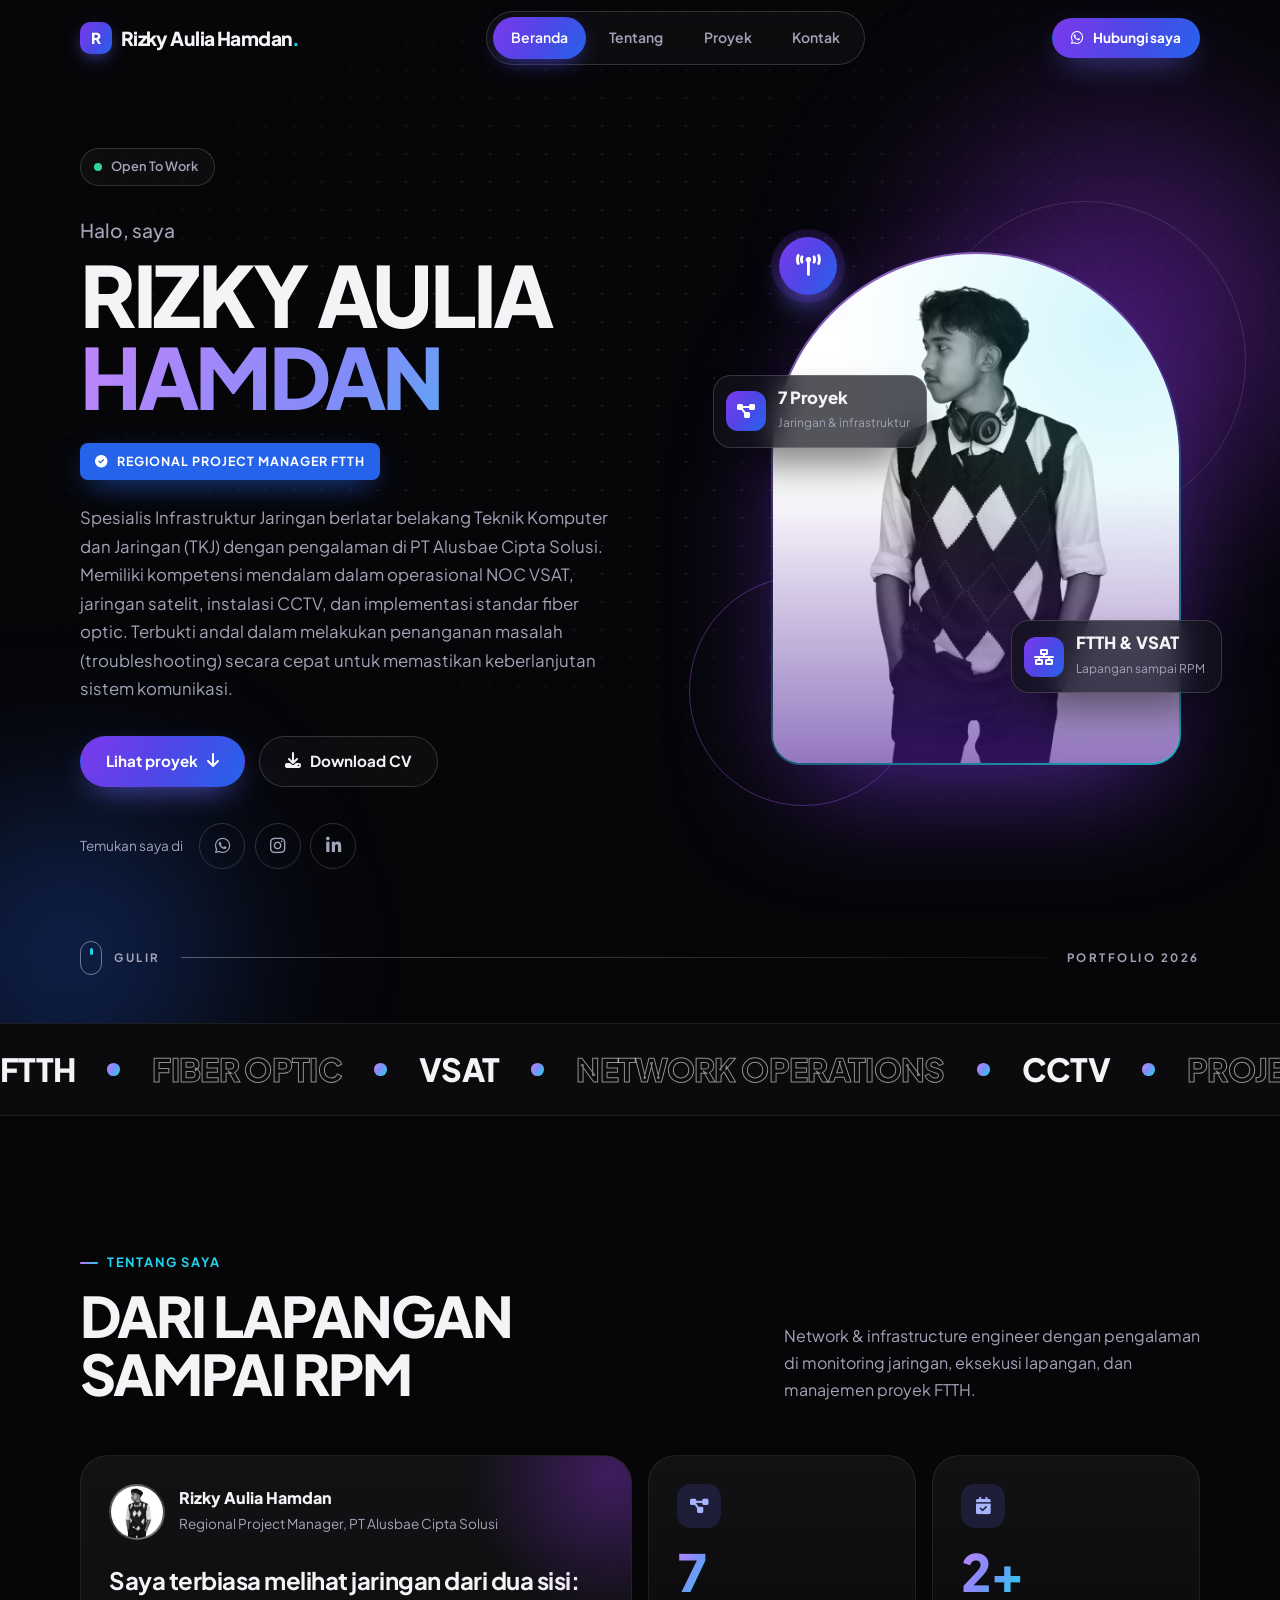
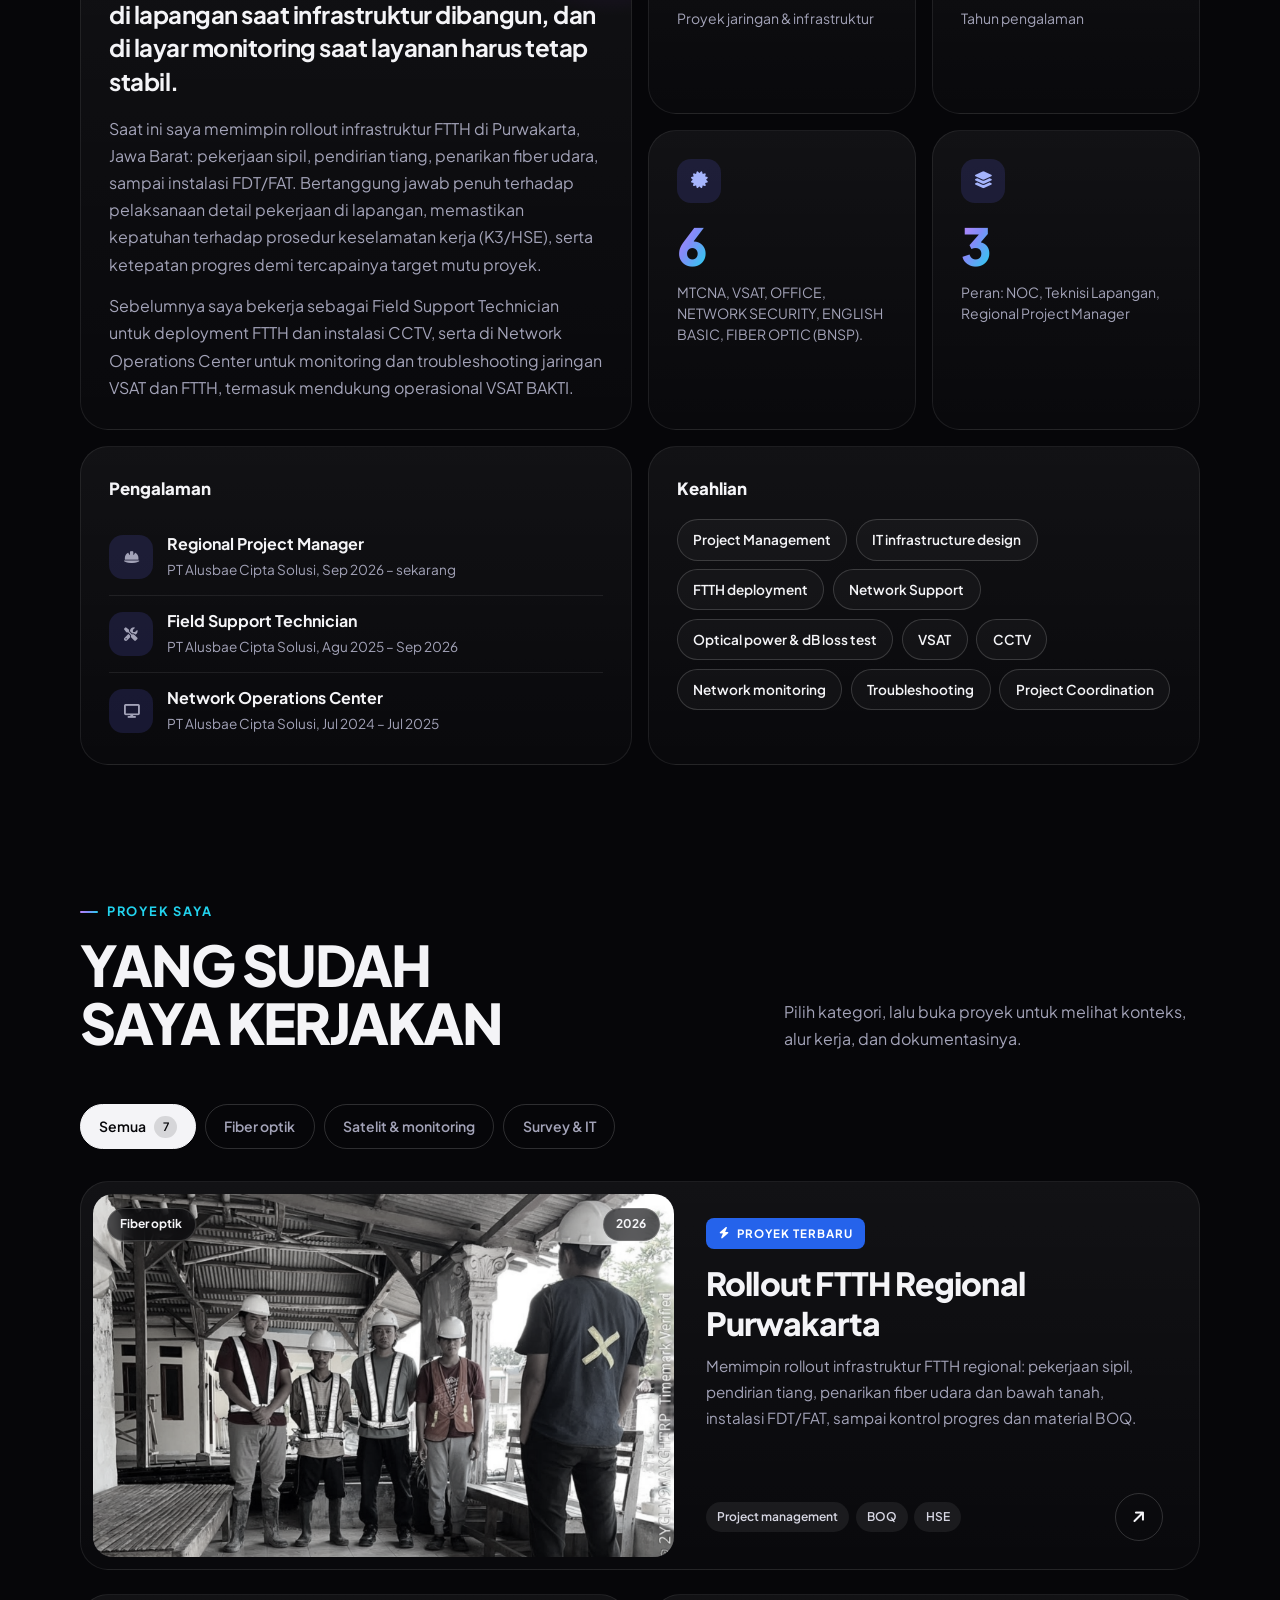
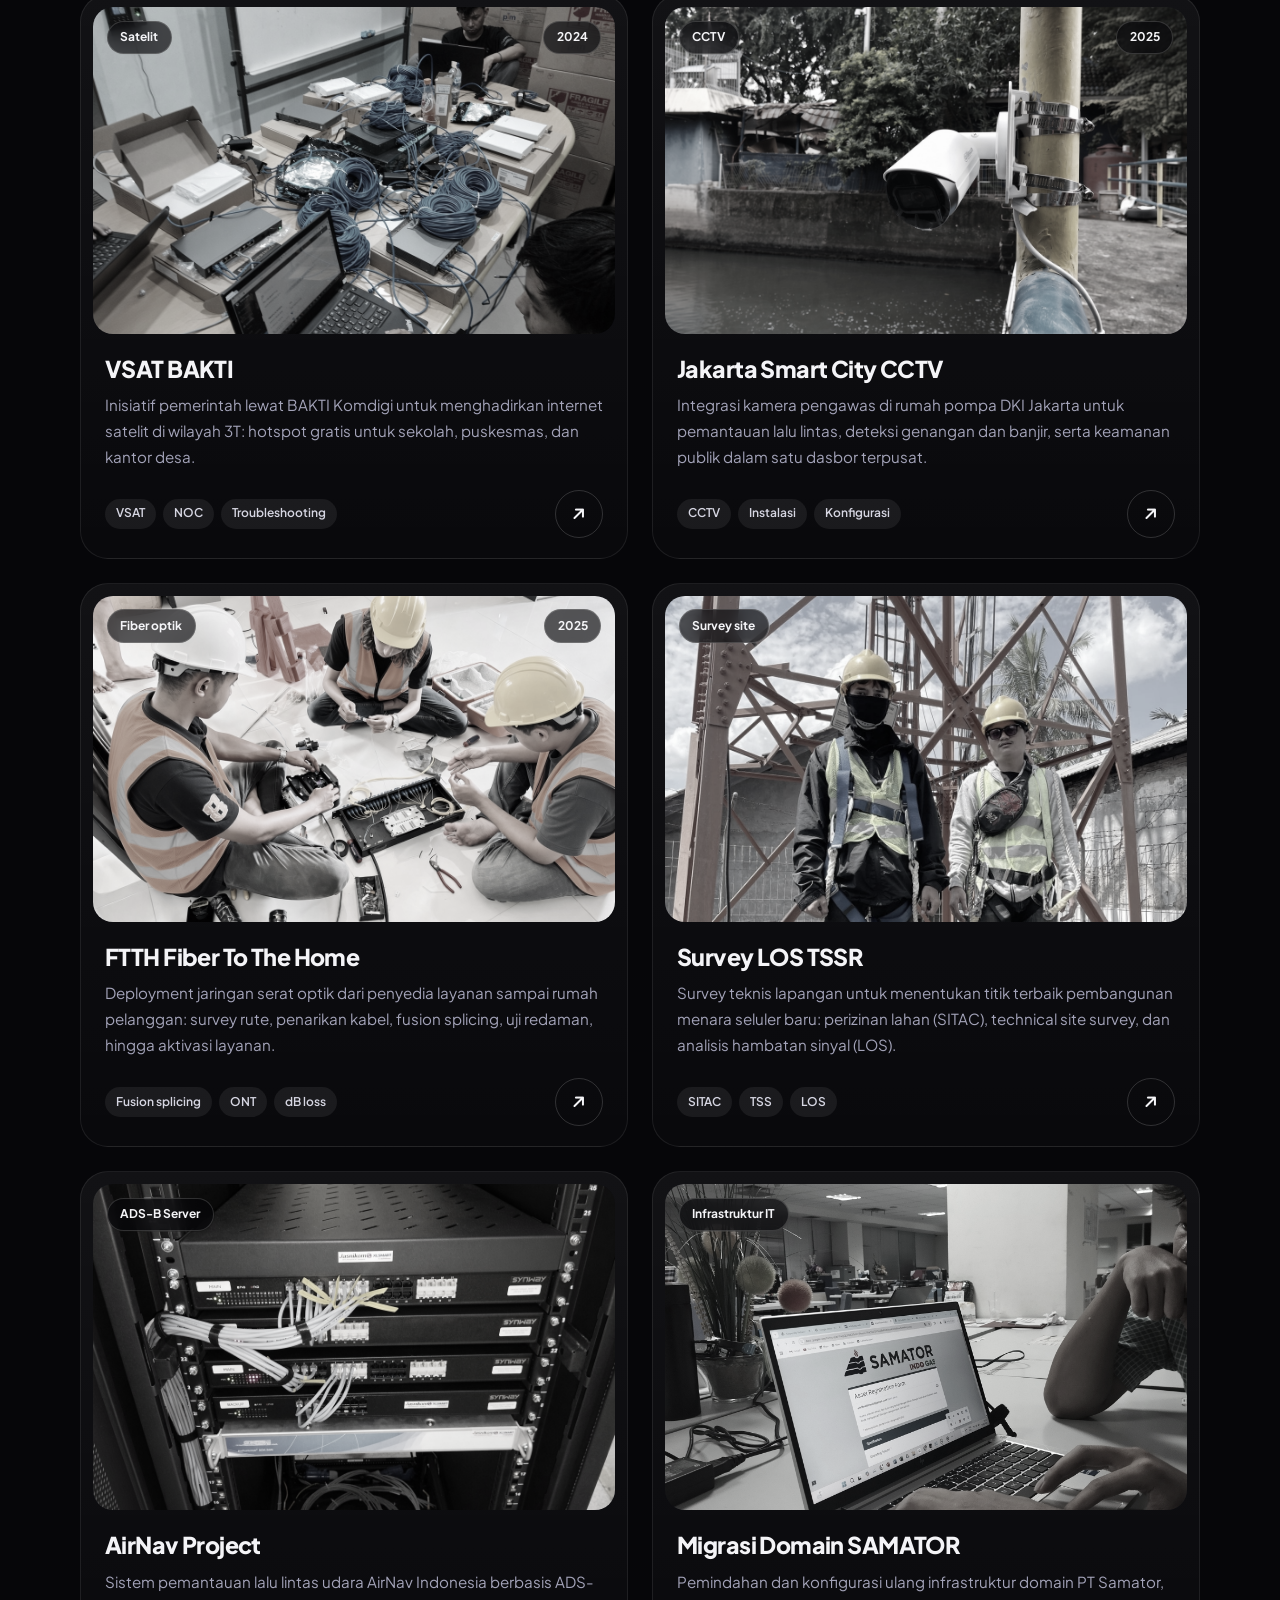
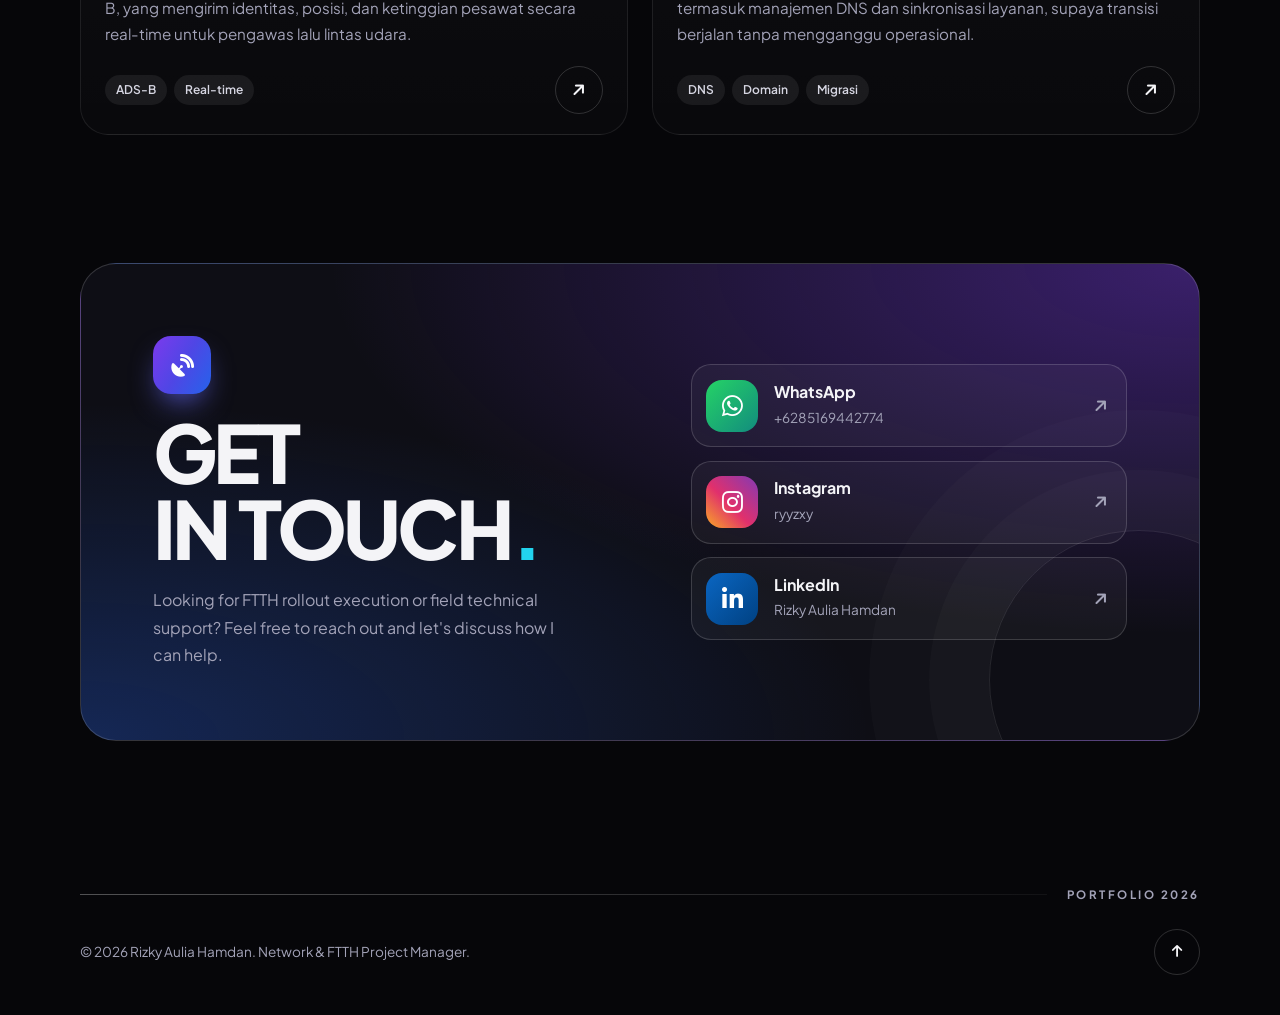
==== commit 79b6b698: "Update index.html" ====
--- a/index.html
+++ b/index.html
@@ -171,7 +171,7 @@
               </div>
             </div>
             <p class="bio-lead">Saya terbiasa melihat jaringan dari dua sisi: di lapangan saat infrastruktur dibangun, dan di layar monitoring saat layanan harus tetap stabil.</p>
-            <p>Saat ini saya memimpin rollout infrastruktur FTTH di Purwakarta, Jawa Barat: pekerjaan sipil, pendirian tiang, penarikan fiber udara, sampai instalasi FDT/FAT. Saya juga mengawasi kontraktor supaya kualitas, standar K3 (HSE), dan jadwal proyek tetap terjaga.</p>
+            <p>Saat ini saya memimpin rollout infrastruktur FTTH di Purwakarta, Jawa Barat: pekerjaan sipil, pendirian tiang, penarikan fiber udara, sampai instalasi FDT/FAT. Bertanggung jawab penuh terhadap pelaksanaan detail pekerjaan di lapangan, memastikan kepatuhan terhadap prosedur keselamatan kerja (K3/HSE), serta ketepatan progres demi tercapainya target mutu proyek.</p>
             <p>Sebelumnya saya bekerja sebagai Field Support Technician untuk deployment FTTH dan instalasi CCTV, serta di Network Operations Center untuk monitoring dan troubleshooting jaringan VSAT dan FTTH, termasuk mendukung operasional VSAT BAKTI.</p>
           </article>
 
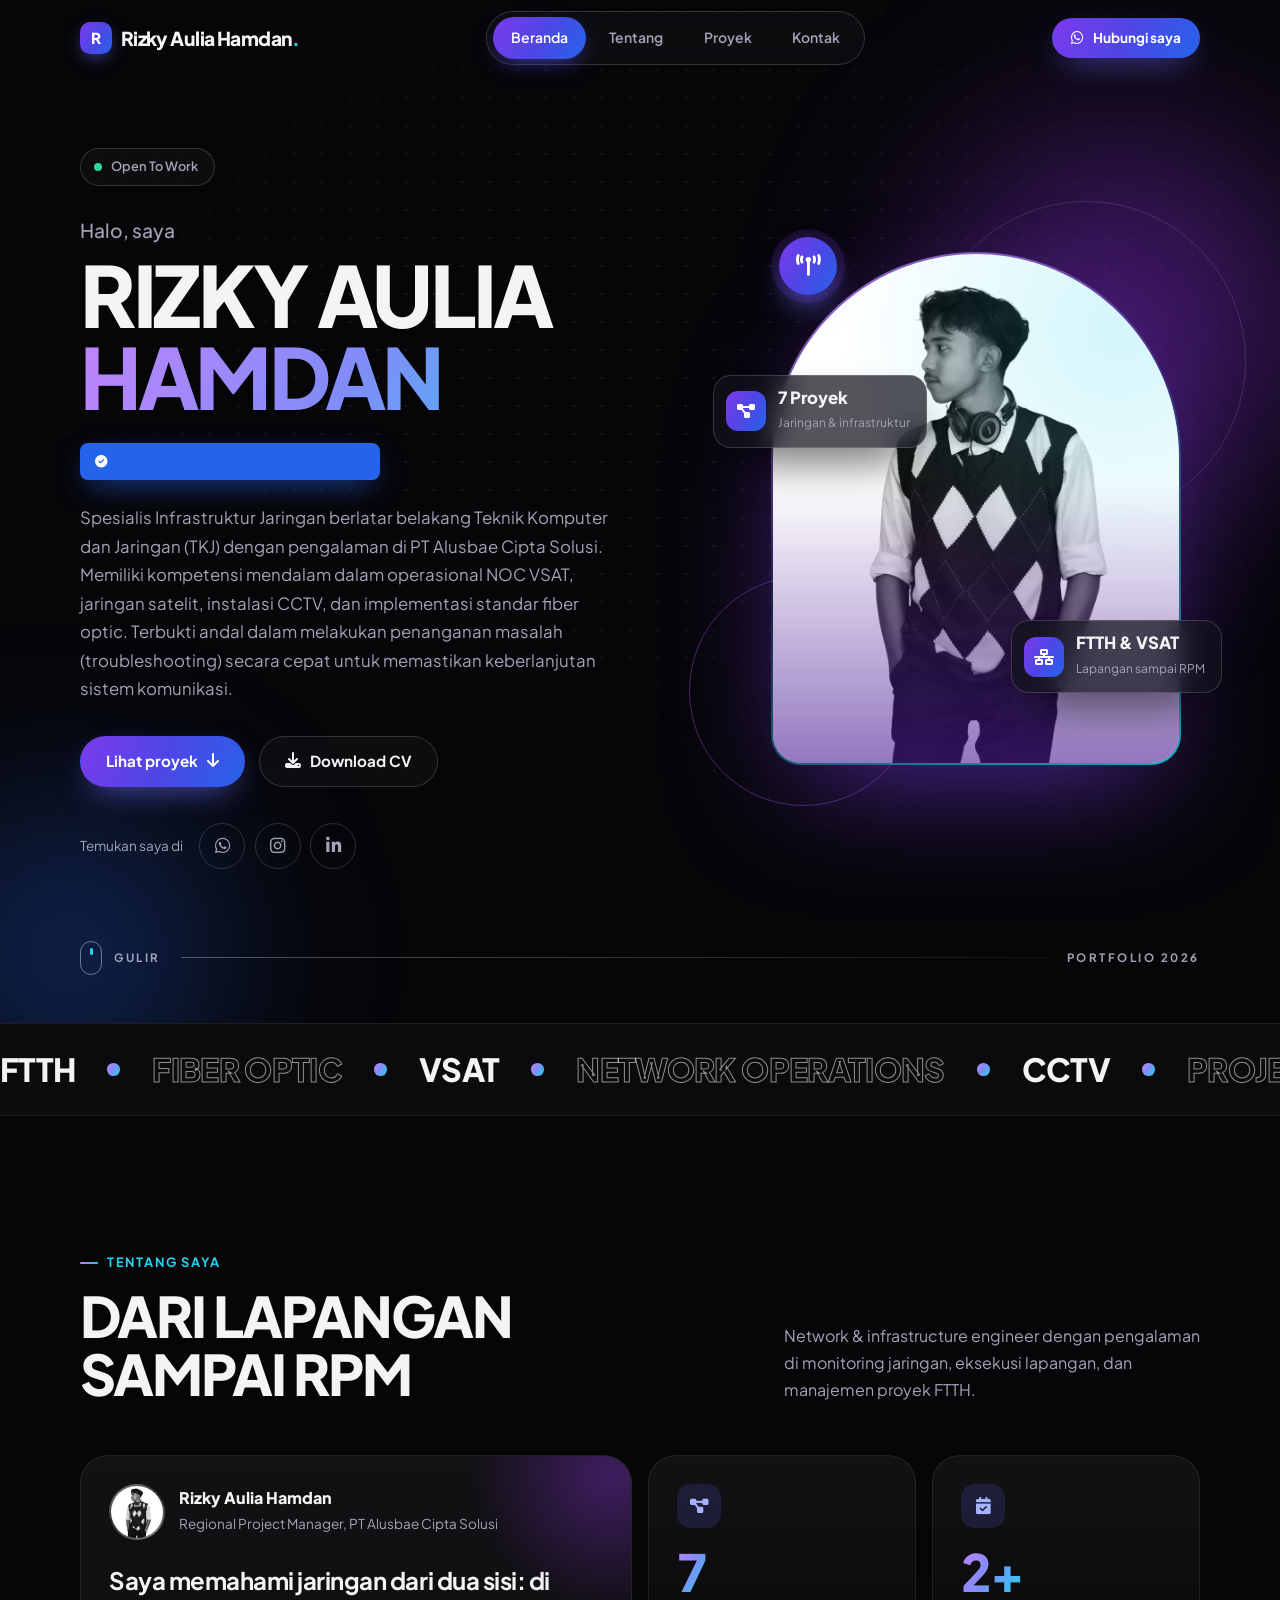
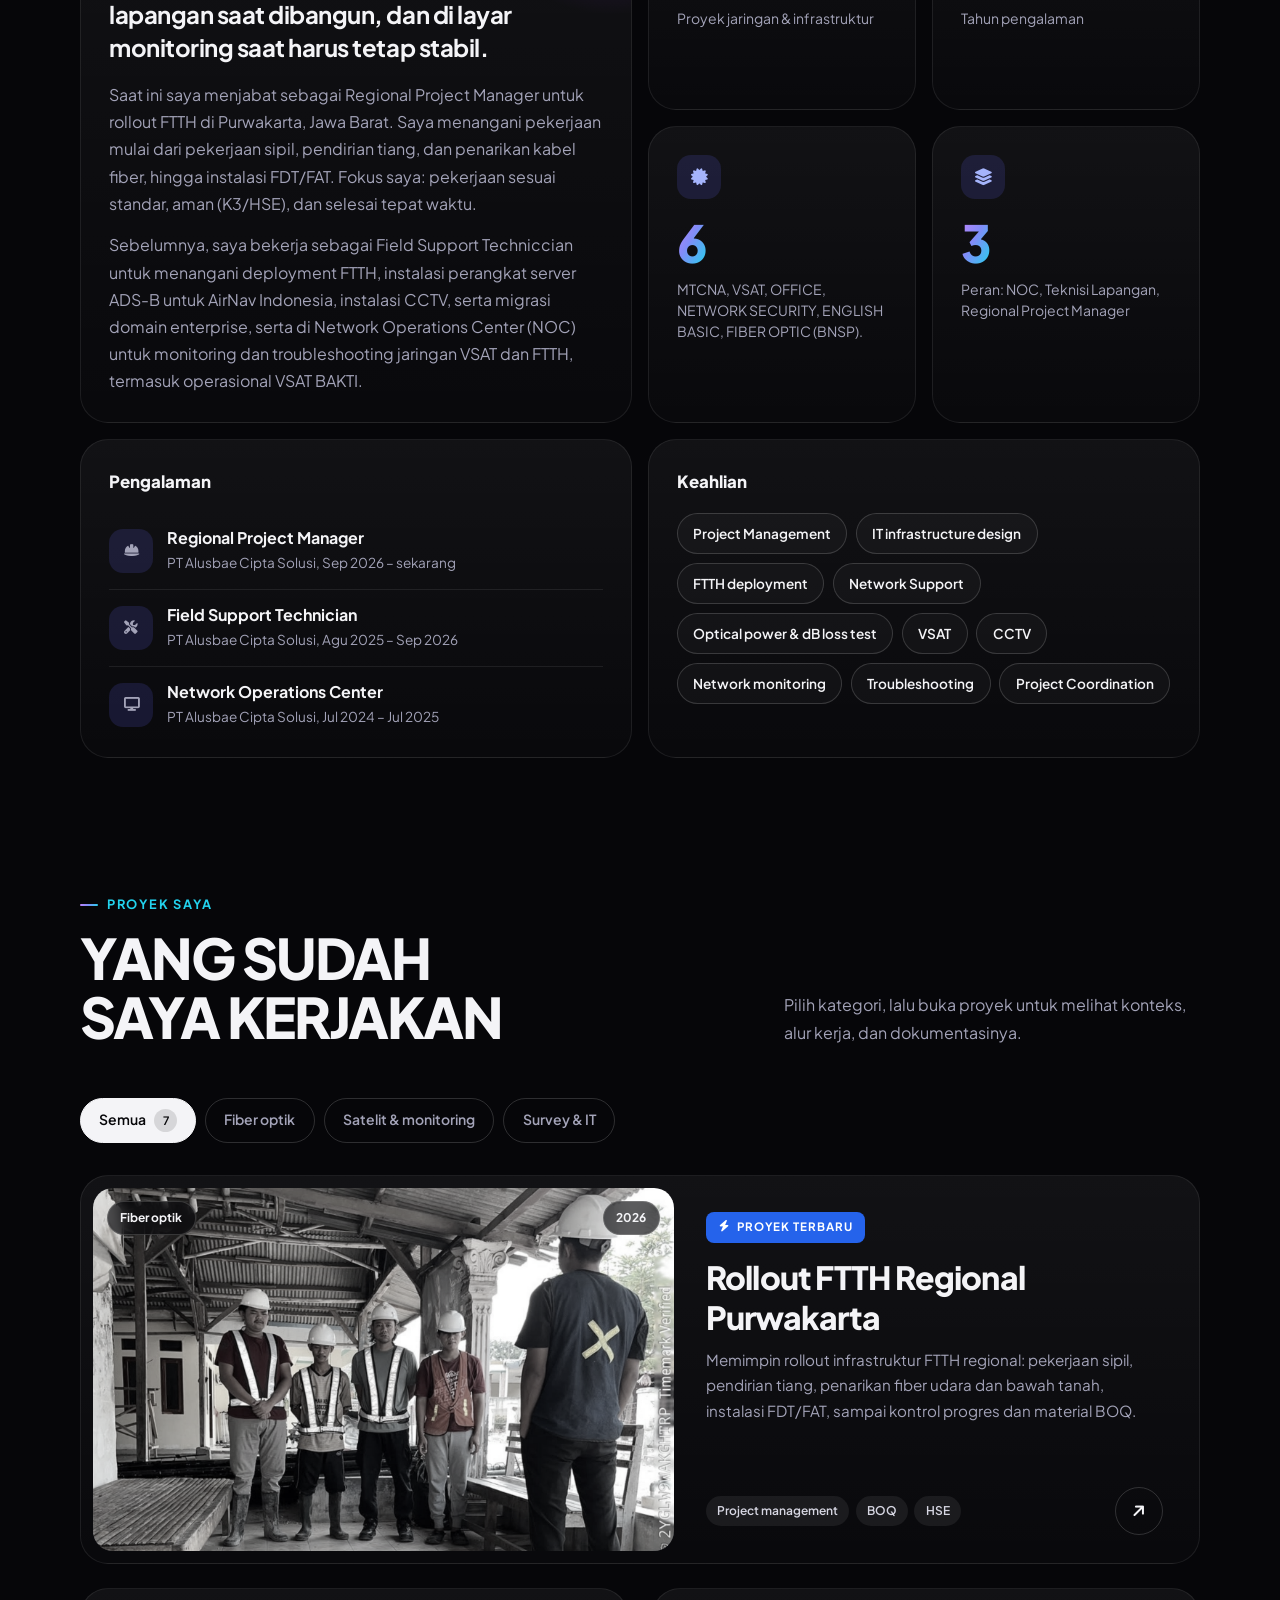
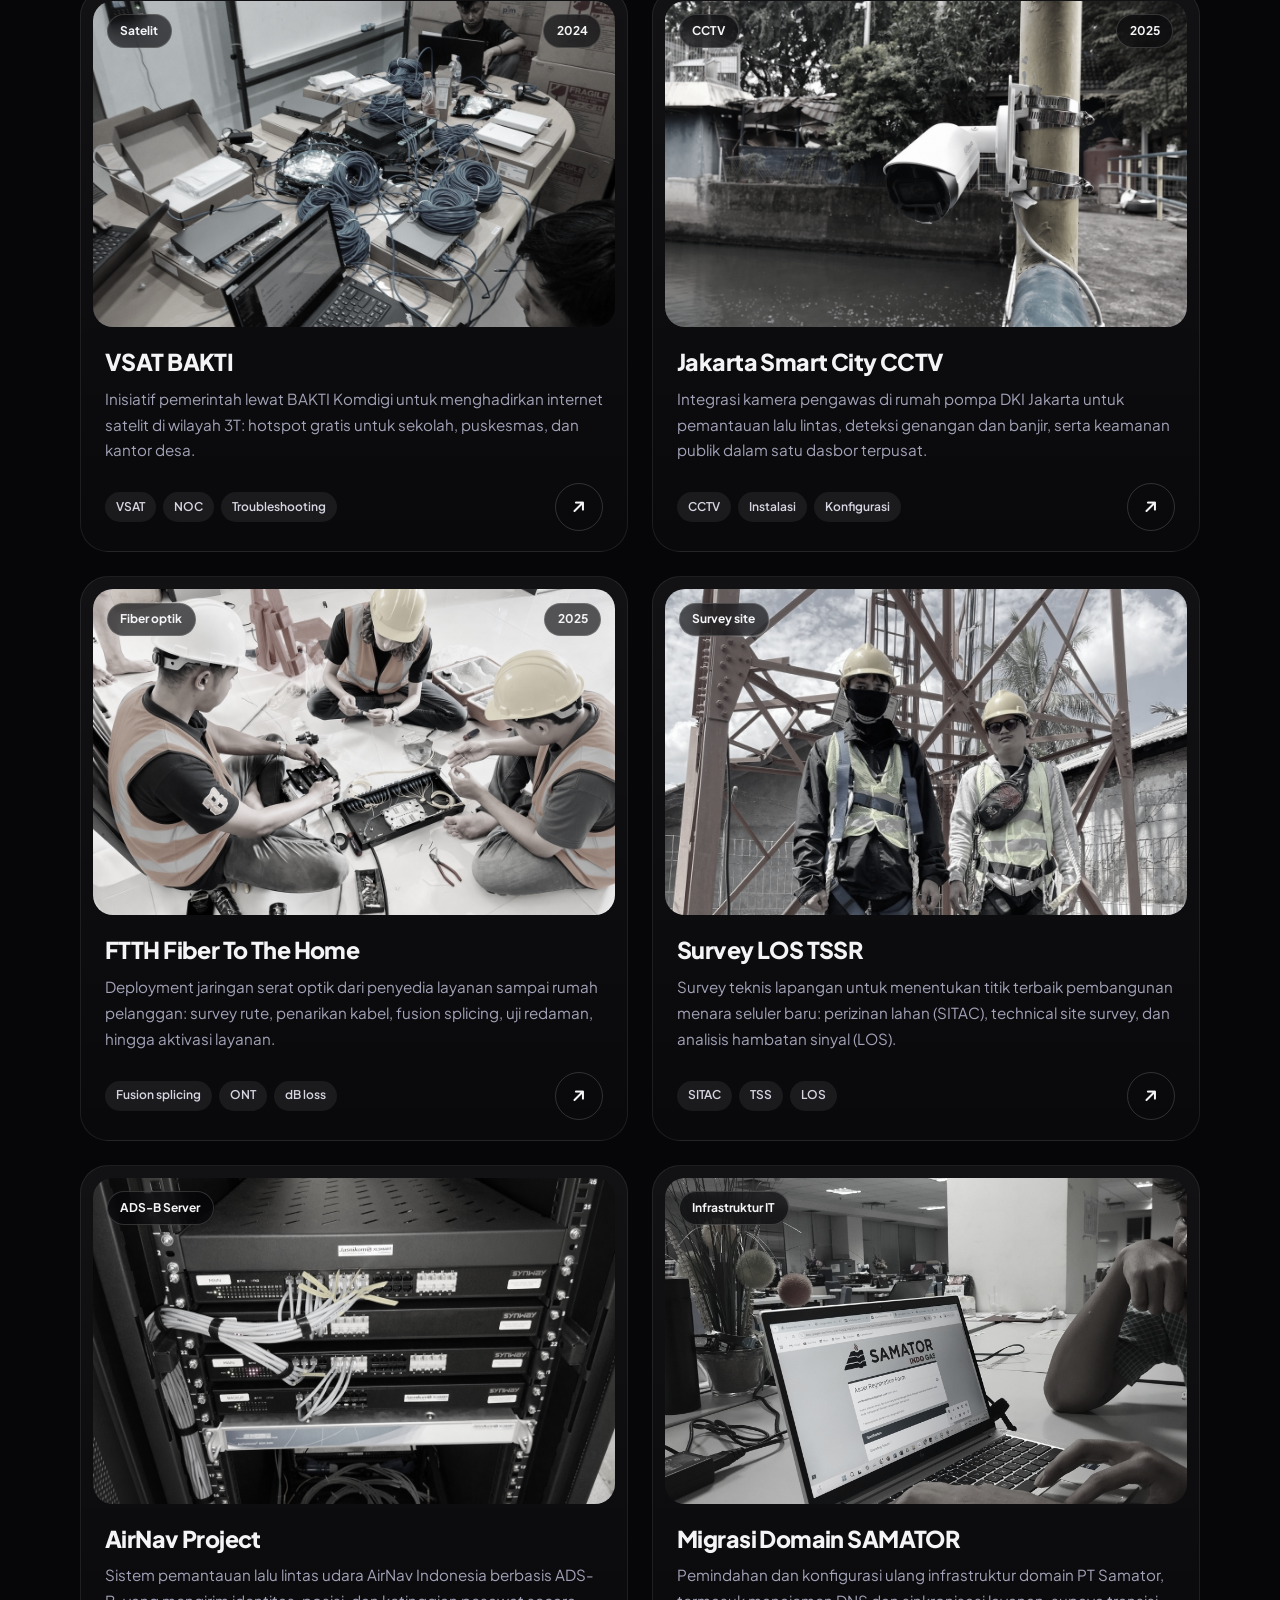
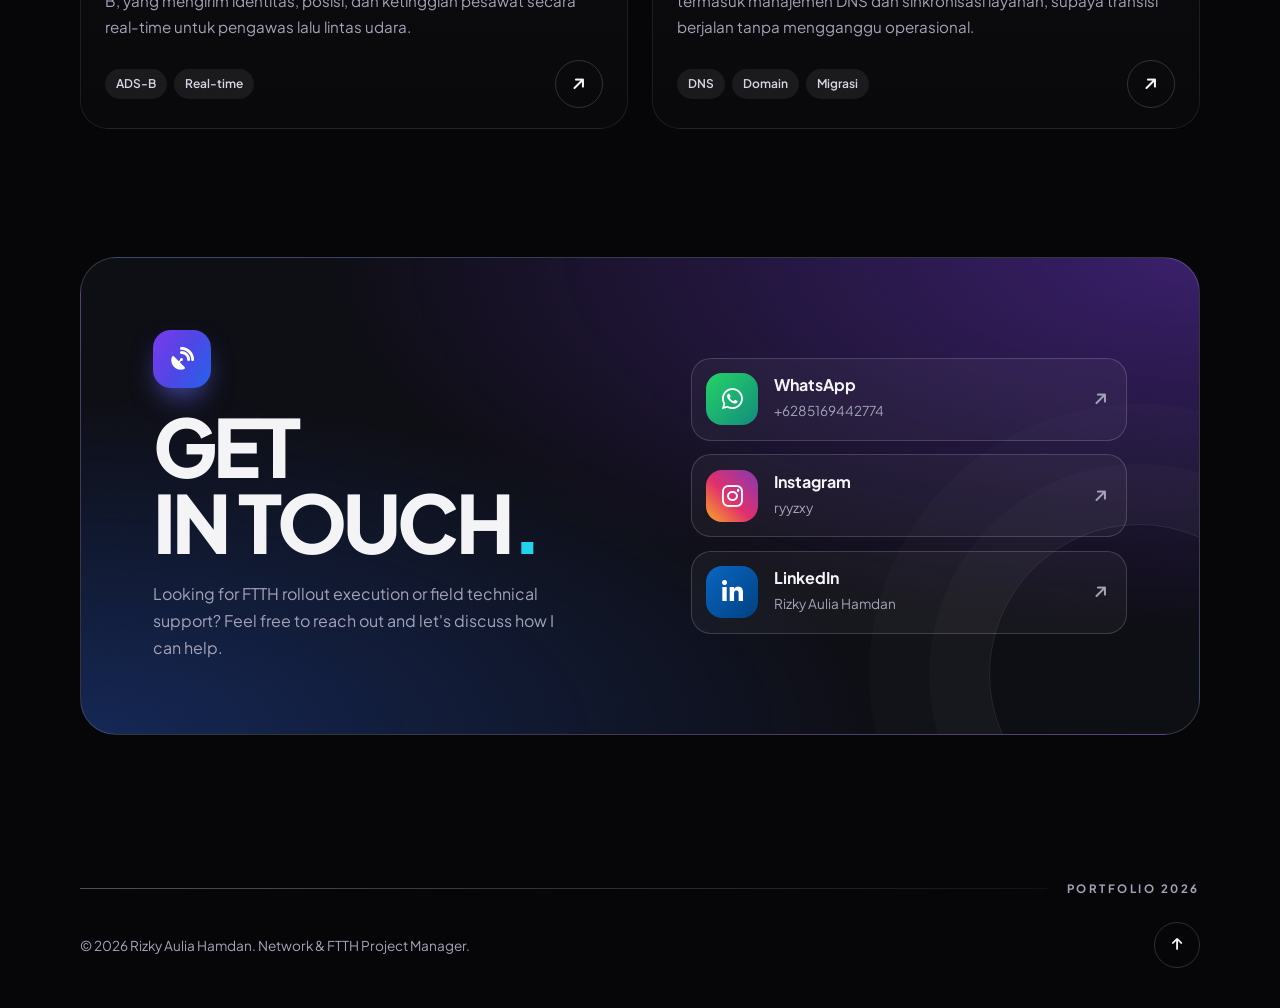
==== commit 93fa764d: "Revise bio content for improved readability Updated bio section to enhance clarity and detail." ====
--- a/index.html
+++ b/index.html
@@ -170,9 +170,9 @@
                 <span>Regional Project Manager, PT Alusbae Cipta Solusi</span>
               </div>
             </div>
-            <p class="bio-lead">Saya terbiasa melihat jaringan dari dua sisi: di lapangan saat infrastruktur dibangun, dan di layar monitoring saat layanan harus tetap stabil.</p>
-            <p>Saat ini saya memimpin rollout infrastruktur FTTH di Purwakarta, Jawa Barat: pekerjaan sipil, pendirian tiang, penarikan fiber udara, sampai instalasi FDT/FAT. Bertanggung jawab penuh terhadap pelaksanaan detail pekerjaan di lapangan, memastikan kepatuhan terhadap prosedur keselamatan kerja (K3/HSE), serta ketepatan progres demi tercapainya target mutu proyek.</p>
-            <p>Sebelumnya saya bekerja sebagai Field Support Technician untuk deployment FTTH dan instalasi CCTV, serta di Network Operations Center untuk monitoring dan troubleshooting jaringan VSAT dan FTTH, termasuk mendukung operasional VSAT BAKTI.</p>
+            <p class="bio-lead">Saya memahami jaringan dari dua sisi: di lapangan saat dibangun, dan di layar monitoring saat harus tetap stabil.</p>
+            <p>Saat ini saya menjabat sebagai Regional Project Manager untuk rollout FTTH di Purwakarta, Jawa Barat. Saya menangani pekerjaan mulai dari pekerjaan sipil, pendirian tiang, dan penarikan kabel fiber, hingga instalasi FDT/FAT. Fokus saya: pekerjaan sesuai standar, aman (K3/HSE), dan selesai tepat waktu.</p>
+            <p>Sebelumnya, saya bekerja sebagai Field Support Techniccian untuk menangani deployment FTTH, instalasi perangkat server ADS-B untuk AirNav Indonesia, instalasi CCTV, serta migrasi domain enterprise, serta di Network Operations Center (NOC) untuk monitoring dan troubleshooting jaringan VSAT dan FTTH, termasuk operasional VSAT BAKTI.</p>
           </article>
 
           <article class="card card-stat1" data-reveal>
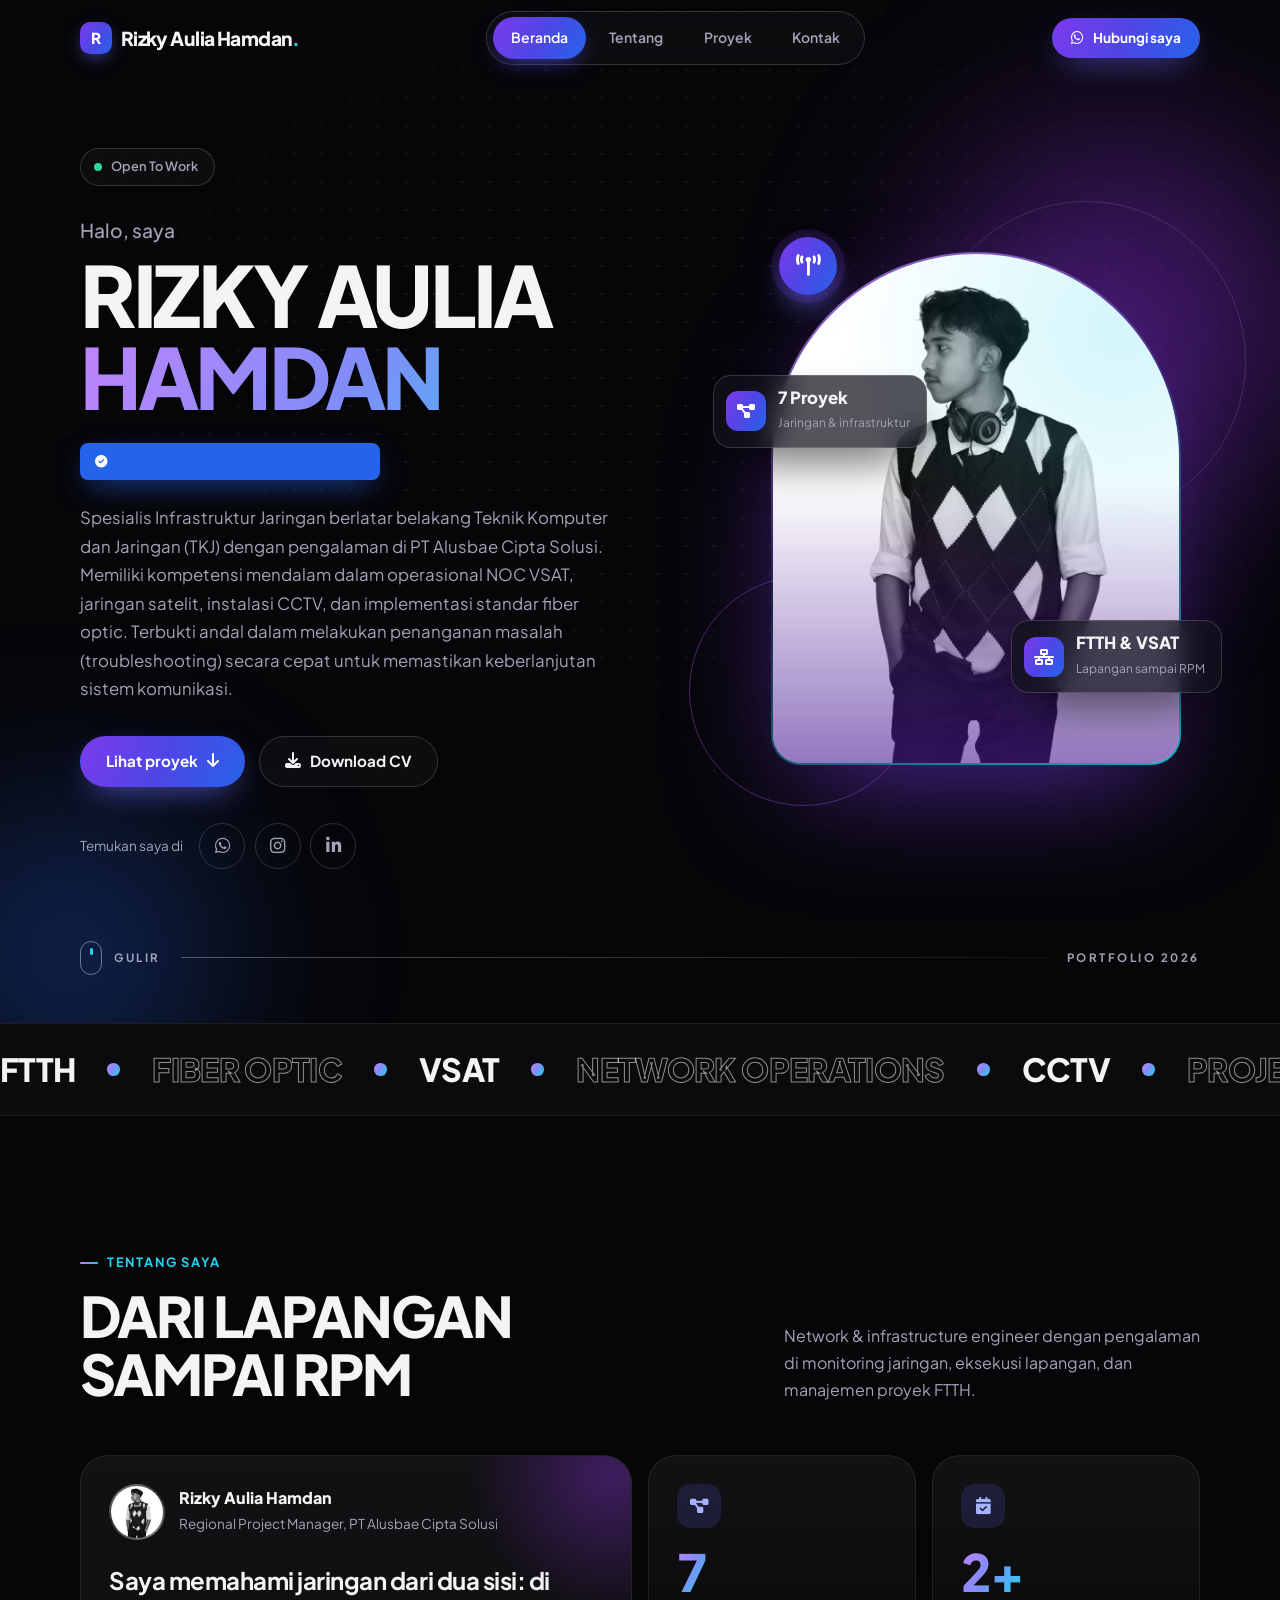
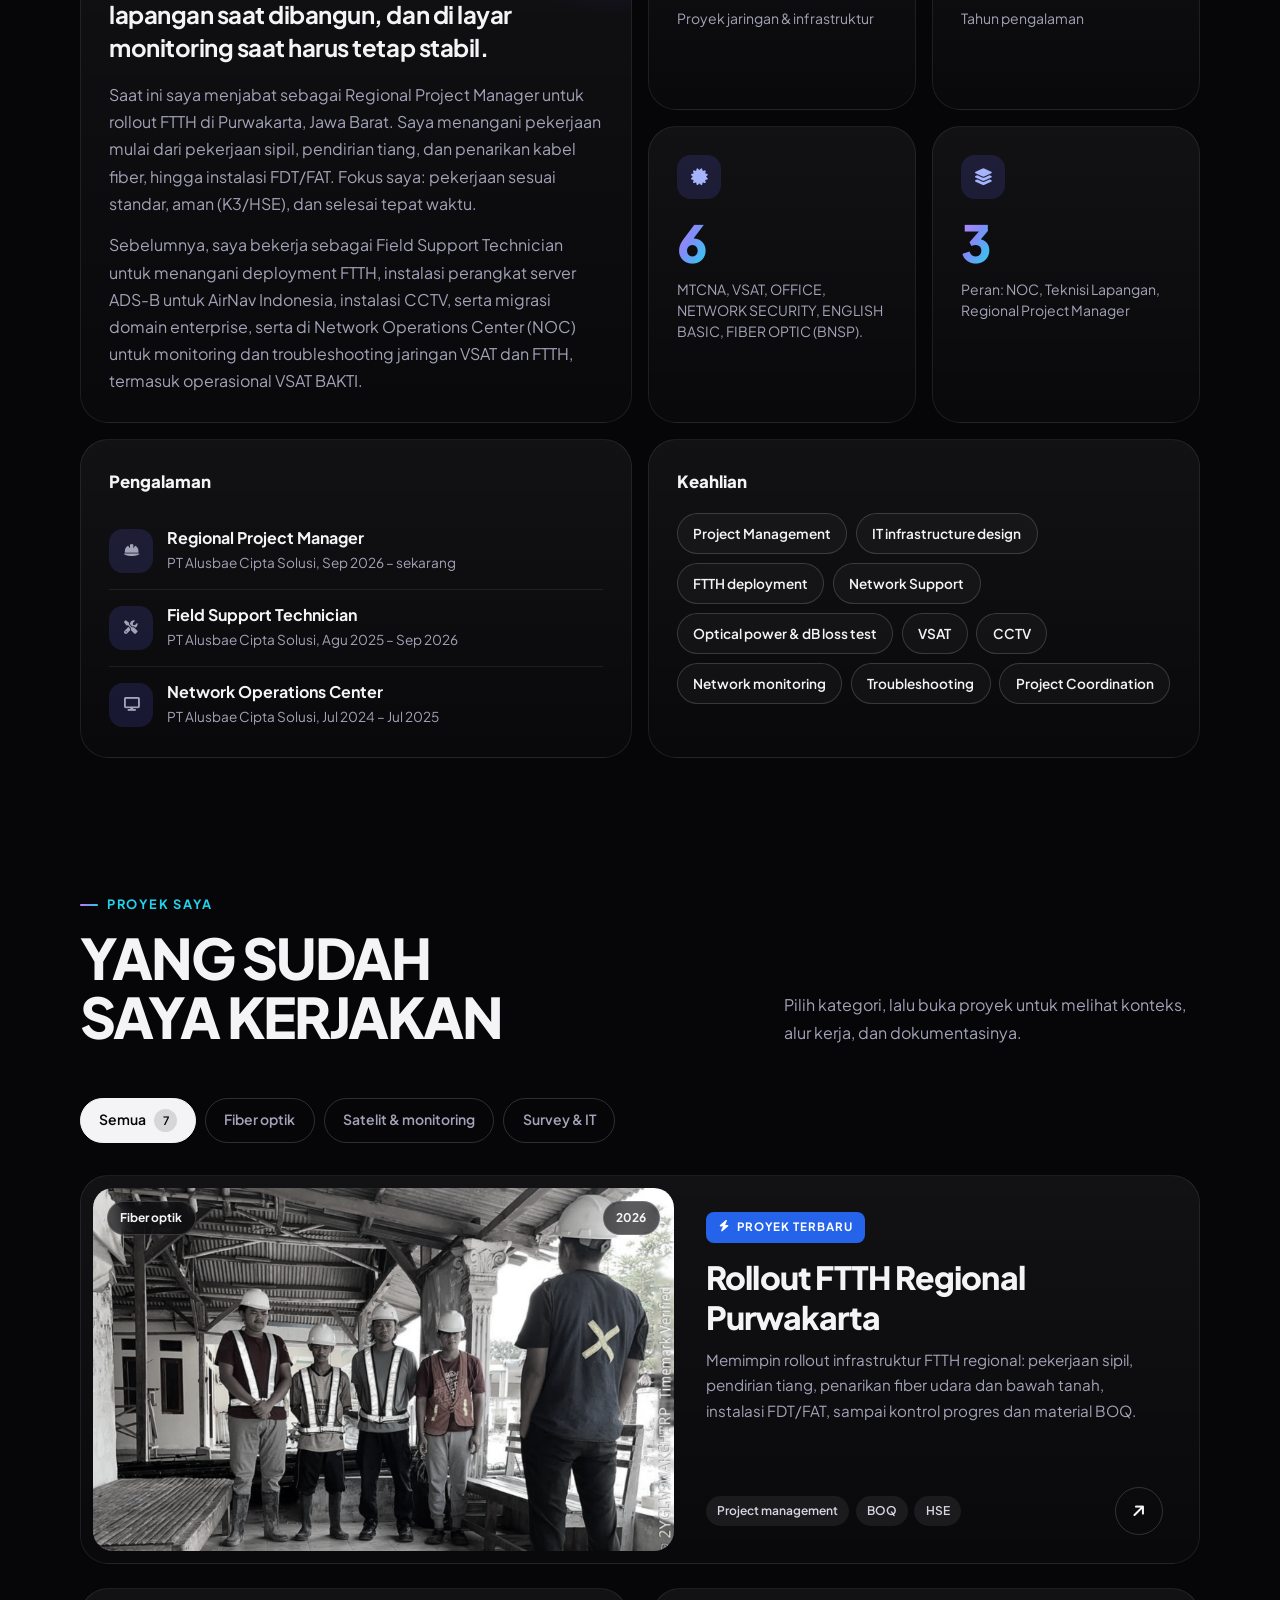
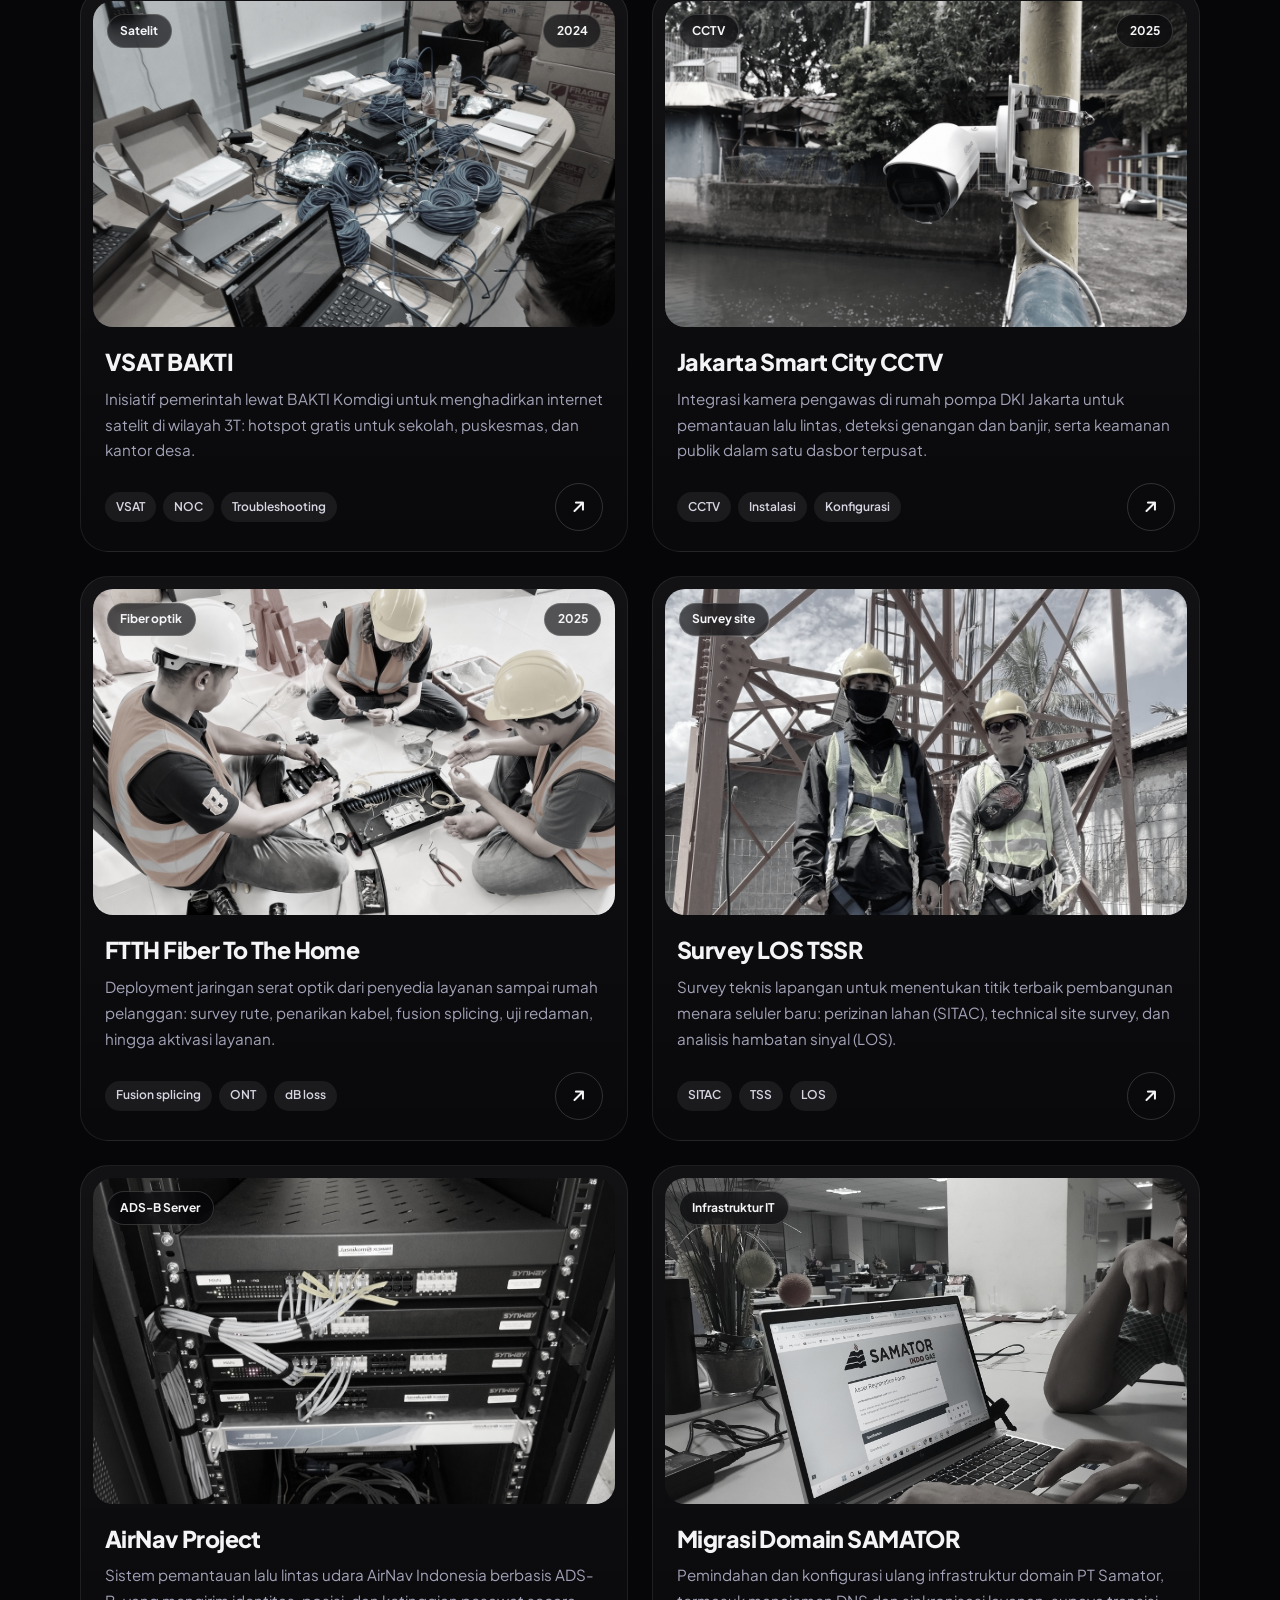
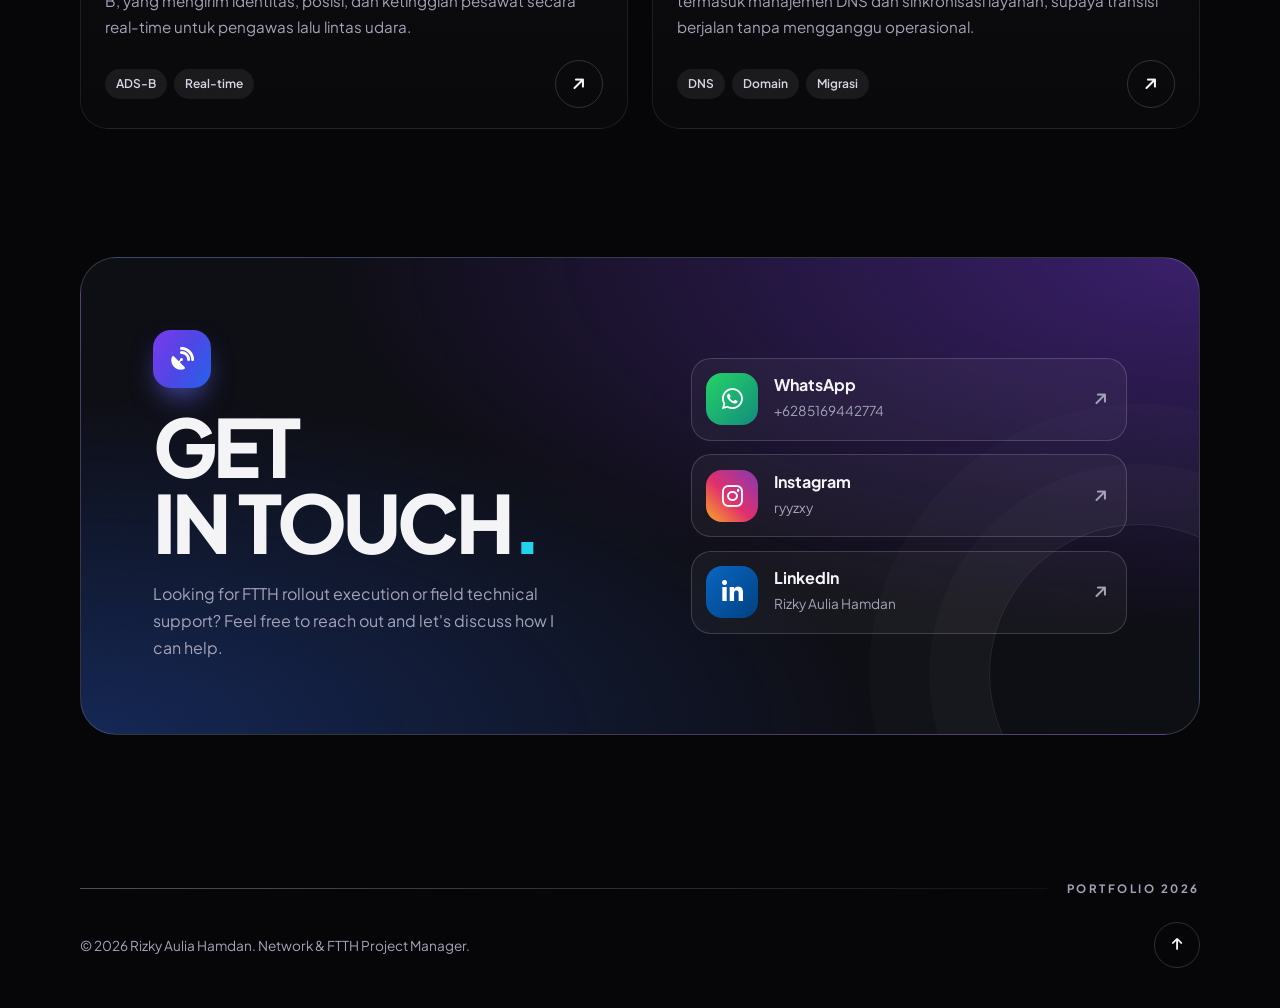
==== commit 98d6e4eb: "Fix typo in Field Support Technician description" ====
--- a/index.html
+++ b/index.html
@@ -172,7 +172,7 @@
             </div>
             <p class="bio-lead">Saya memahami jaringan dari dua sisi: di lapangan saat dibangun, dan di layar monitoring saat harus tetap stabil.</p>
             <p>Saat ini saya menjabat sebagai Regional Project Manager untuk rollout FTTH di Purwakarta, Jawa Barat. Saya menangani pekerjaan mulai dari pekerjaan sipil, pendirian tiang, dan penarikan kabel fiber, hingga instalasi FDT/FAT. Fokus saya: pekerjaan sesuai standar, aman (K3/HSE), dan selesai tepat waktu.</p>
-            <p>Sebelumnya, saya bekerja sebagai Field Support Techniccian untuk menangani deployment FTTH, instalasi perangkat server ADS-B untuk AirNav Indonesia, instalasi CCTV, serta migrasi domain enterprise, serta di Network Operations Center (NOC) untuk monitoring dan troubleshooting jaringan VSAT dan FTTH, termasuk operasional VSAT BAKTI.</p>
+            <p>Sebelumnya, saya bekerja sebagai Field Support Technician untuk menangani deployment FTTH, instalasi perangkat server ADS-B untuk AirNav Indonesia, instalasi CCTV, serta migrasi domain enterprise, serta di Network Operations Center (NOC) untuk monitoring dan troubleshooting jaringan VSAT dan FTTH, termasuk operasional VSAT BAKTI.</p>
           </article>
 
           <article class="card card-stat1" data-reveal>
